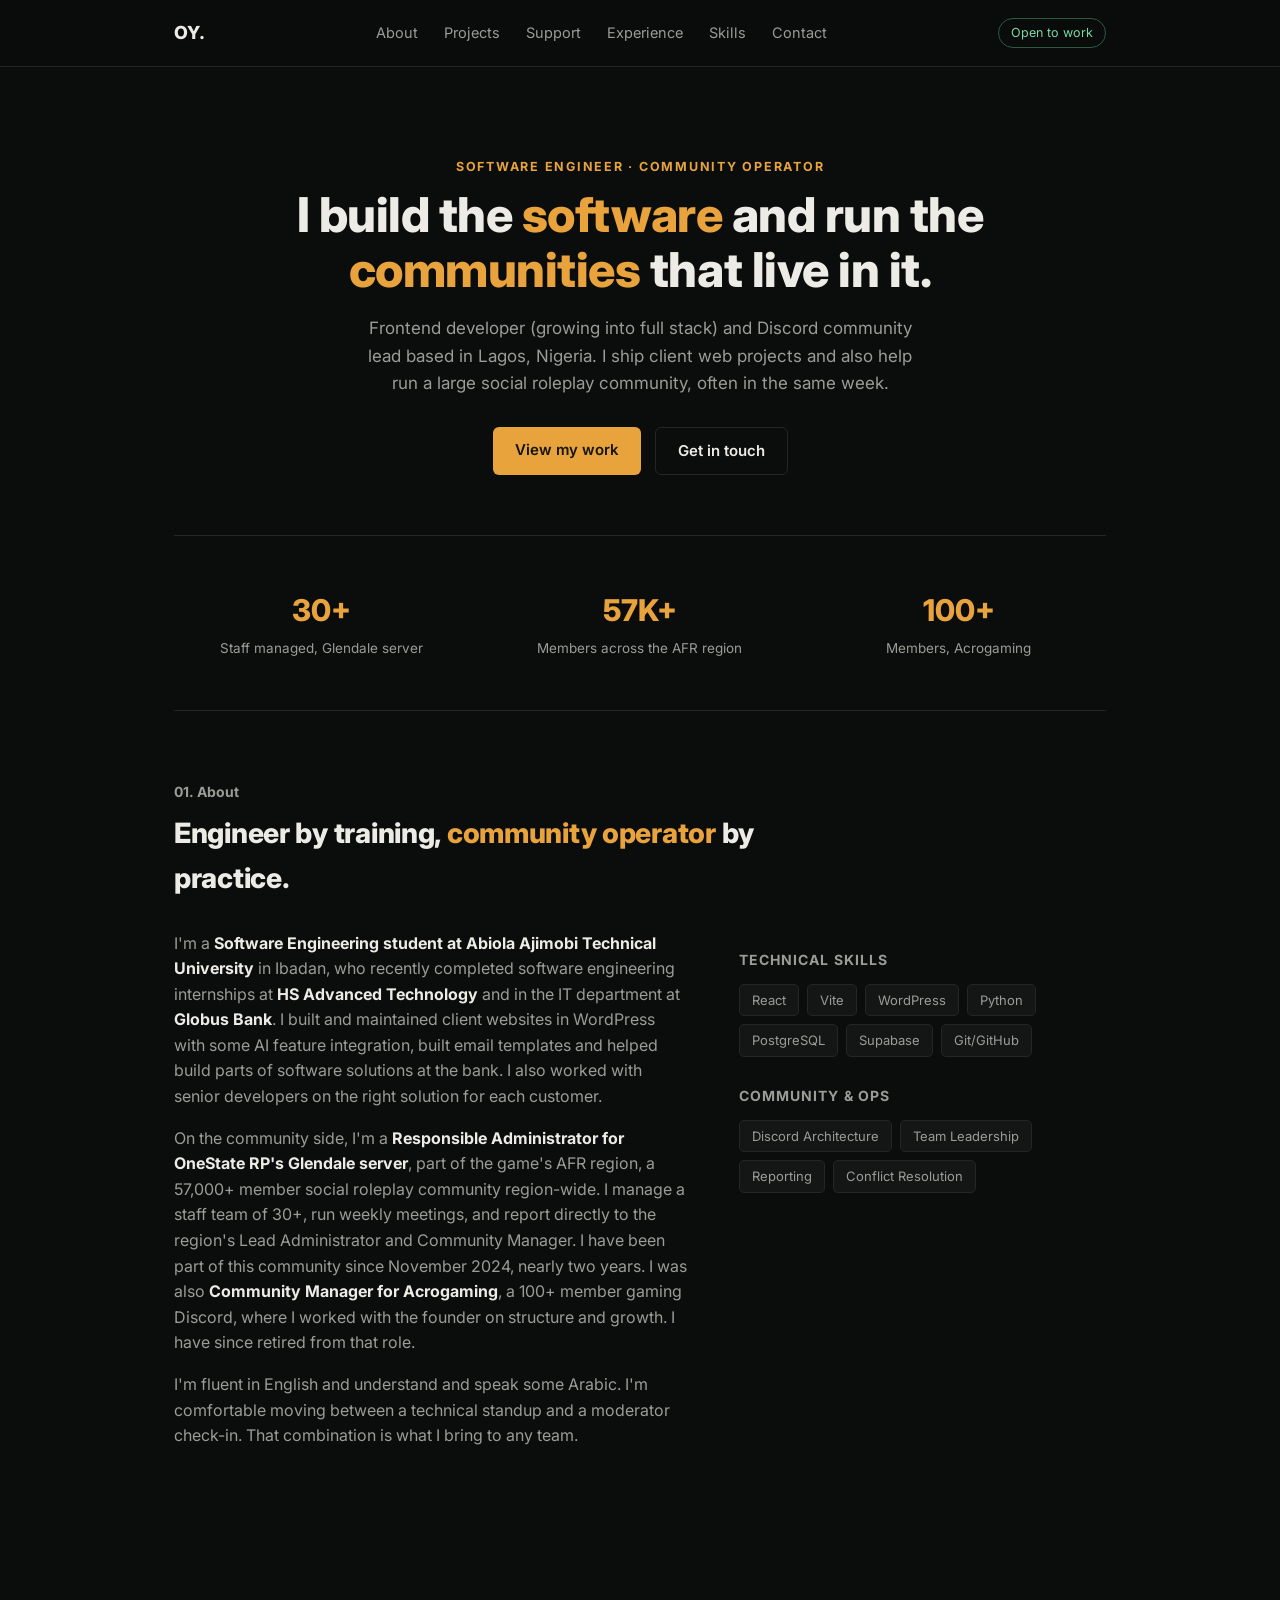
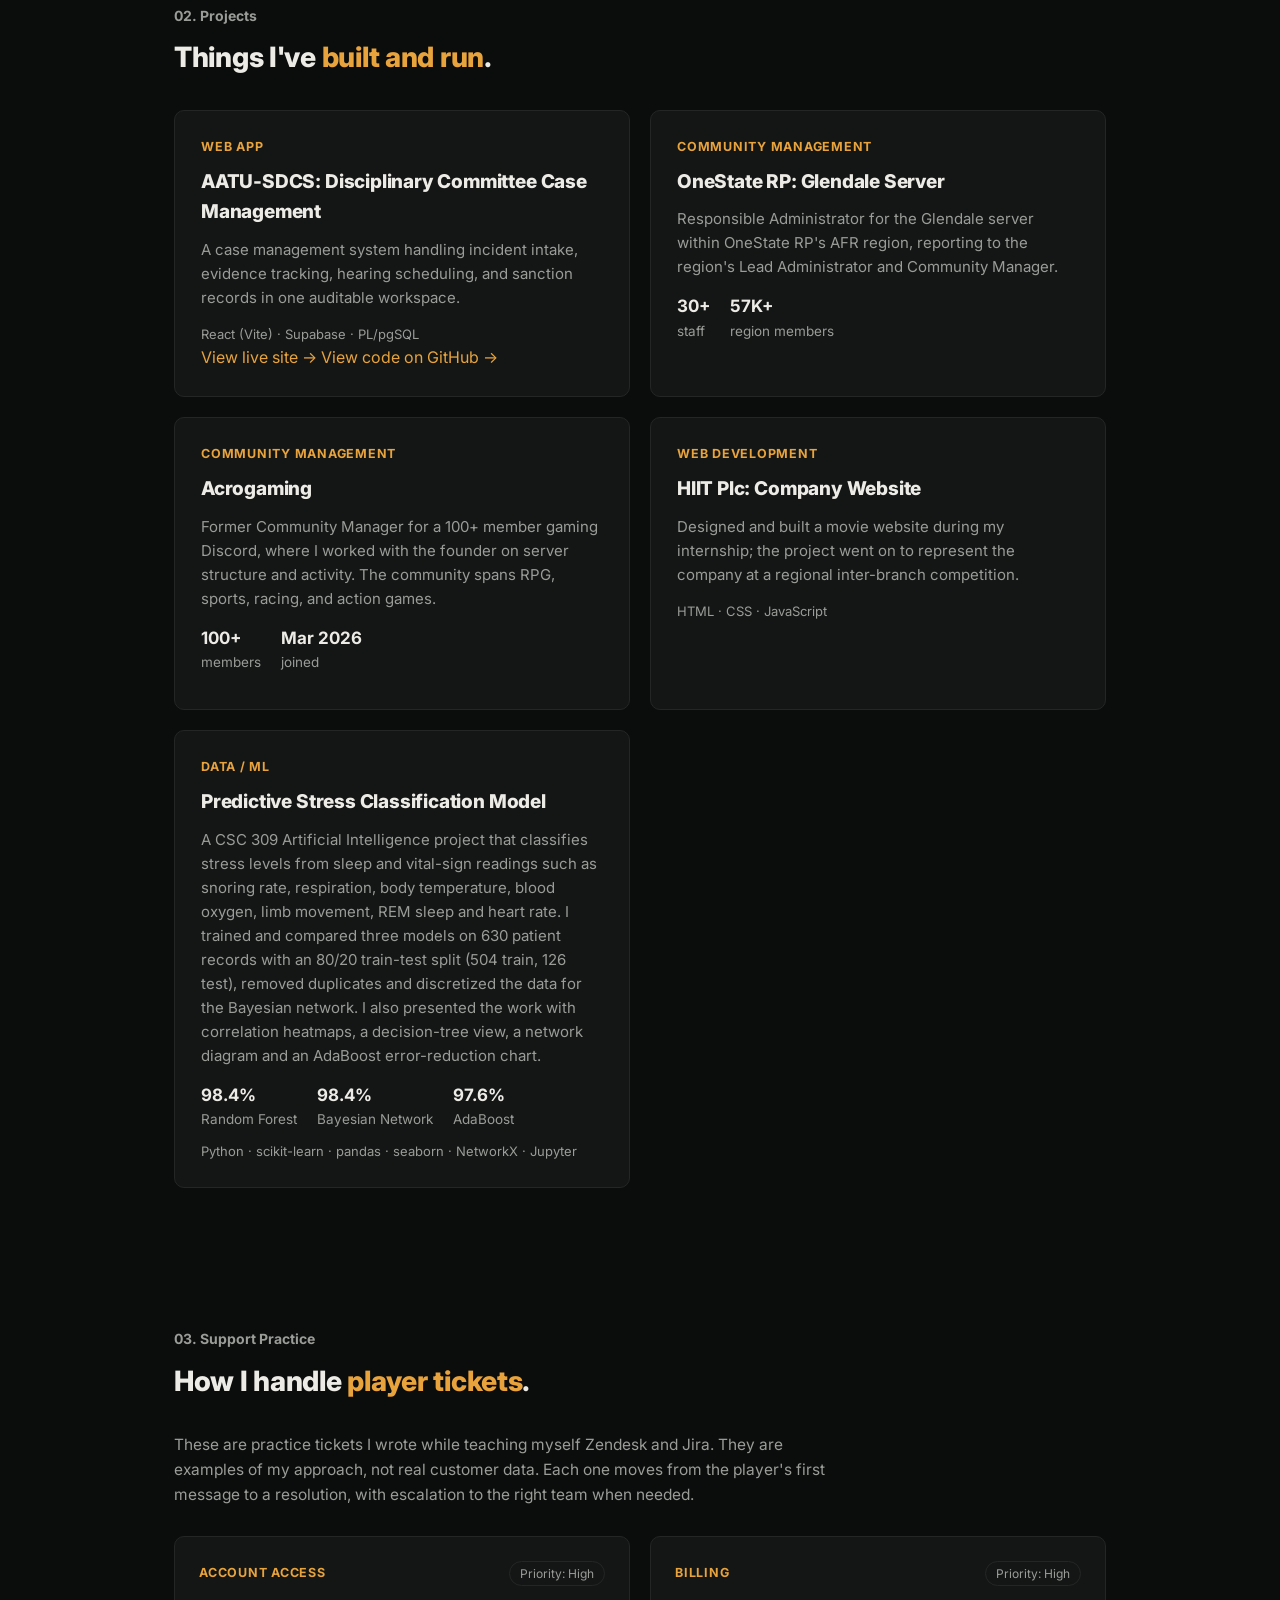
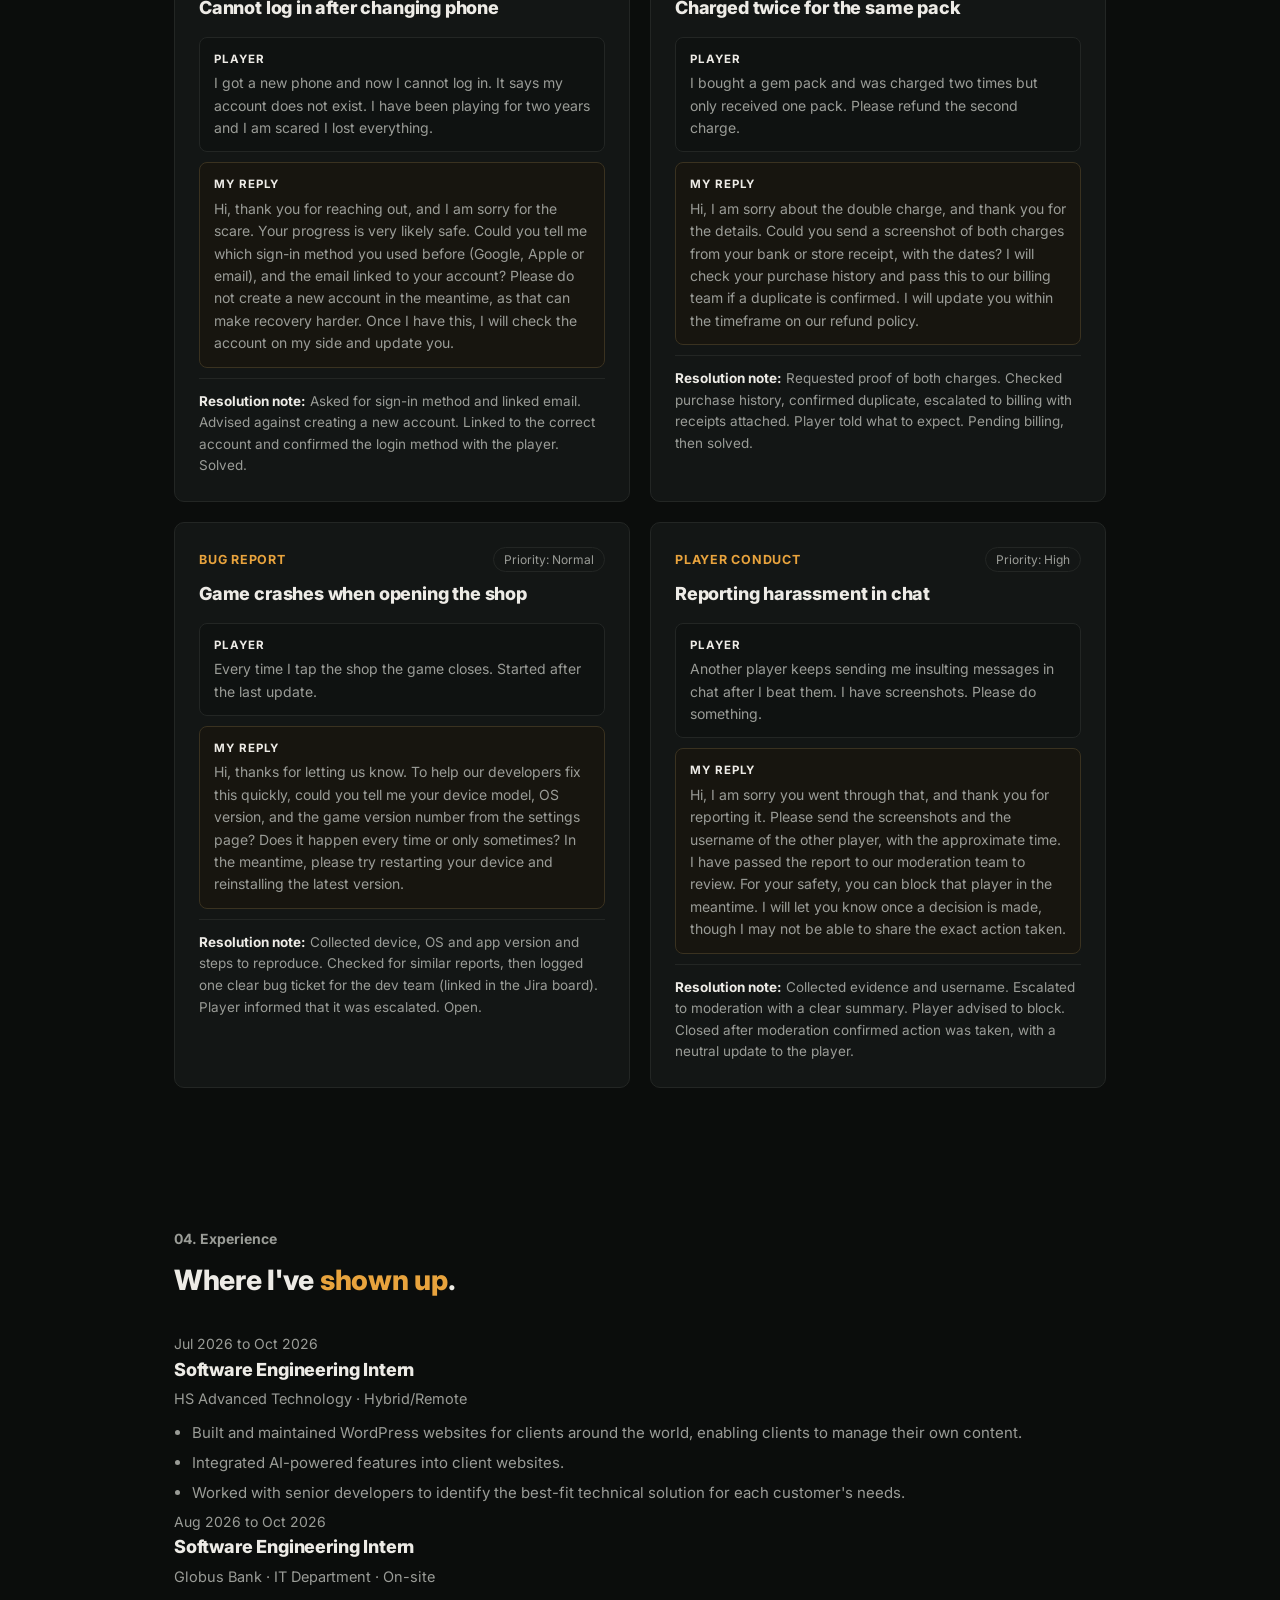
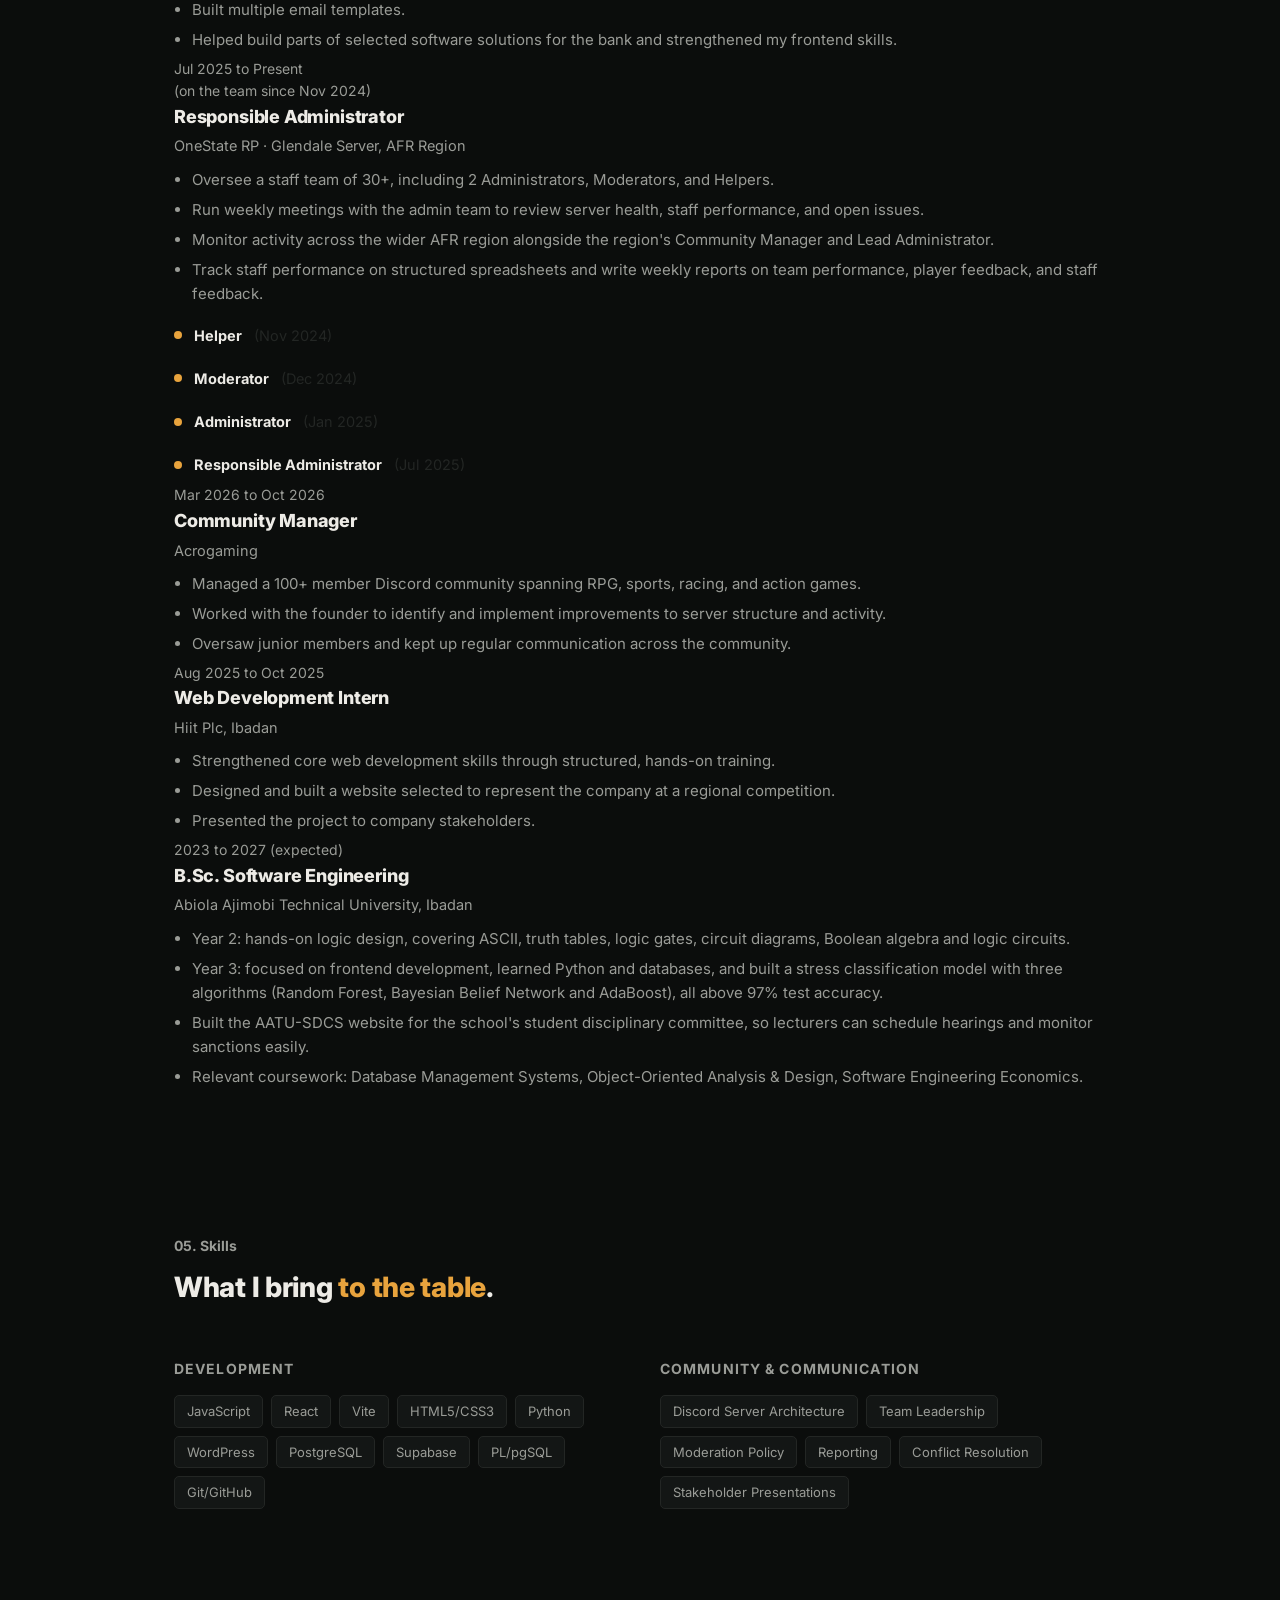
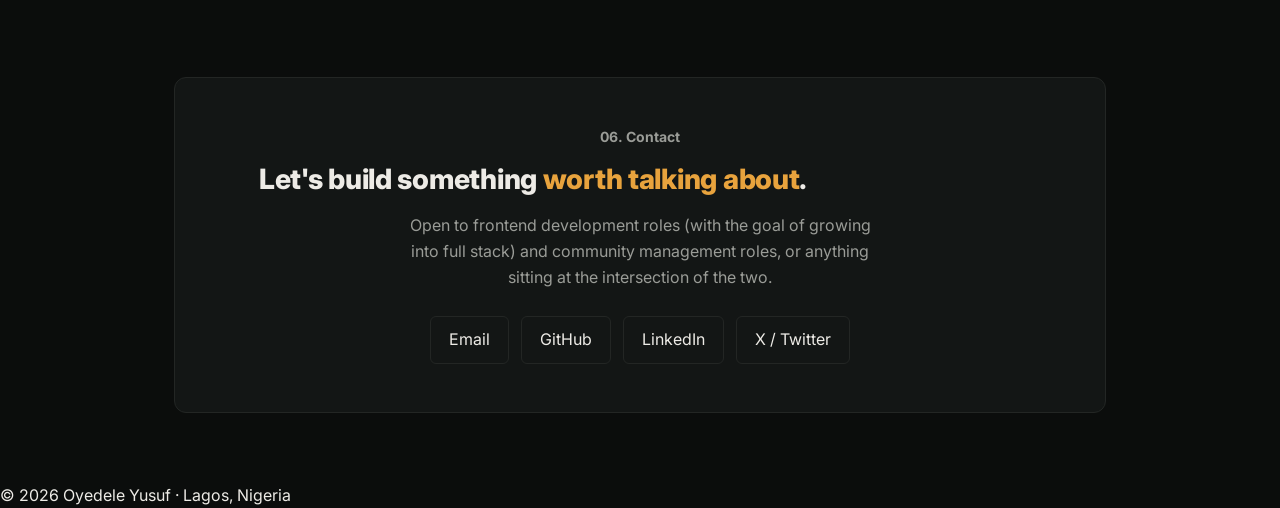
==== index.html @ a0b1f0e5 "Feat: Re-updated experience" ====
<!DOCTYPE html>
<html lang="en">
<head>
<meta charset="UTF-8" />
<meta name="viewport" content="width=device-width, initial-scale=1.0" />
<title>Oyedele Yusuf Portfolio</title>
<meta name="description" content="Oyedele Yusuf: Software Engineer and Community Operator. Frontend developer growing into full stack, Responsible Administrator at OneState RP, former Community Manager at Acrogaming." />
<link rel="preconnect" href="https://fonts.googleapis.com">
<link href="https://fonts.googleapis.com/css2?family=Inter:wght@400;500;600;700;800&display=swap" rel="stylesheet">
<link rel="stylesheet" href="style.css">
</head>
<body>


<nav>
  <div class="wrap">
    <span class="logo">OY.</span>
    <ul>
      <li><a href="#about">About</a></li>
      <li><a href="#projects">Projects</a></li>
      <li><a href="#support">Support</a></li>
      <li><a href="#experience">Experience</a></li>
      <li><a href="#skills">Skills</a></li>
      <li><a href="#contact">Contact</a></li>
    </ul>
    <span class="status-pill">Open to work</span>
  </div>
</nav>

<div class="hero wrap">
  <div class="eyebrow">Software Engineer · Community Operator</div>
  <h1>I build the <em>software</em> and run the <em>communities</em> that live in it.</h1>
  <p>Frontend developer (growing into full stack) and Discord community lead based in Lagos, Nigeria. I ship client web projects and also help run a large social roleplay community, often in the same week.</p>
  <div class="hero-cta">
    <a class="btn btn-solid" href="#projects">View my work</a>
    <a class="btn btn-outline" href="#contact">Get in touch</a>
  </div>
</div>

<div class="wrap">
  <div class="stat-strip">
    <div><div class="num">30+</div><div class="label">Staff managed, Glendale server</div></div>
    <div><div class="num">57K+</div><div class="label">Members across the AFR region</div></div>
    <div><div class="num">100+</div><div class="label">Members, Acrogaming</div></div>
  </div>
</div>

<div class="wrap">

  <section id="about">
    <div class="section-num">01. About</div>
    <h2>Engineer by training, <em>community operator</em> by practice.</h2>
    <div class="about-grid">
      <div>
        <p>I'm a <strong>Software Engineering student at Abiola Ajimobi Technical University</strong> in Ibadan, who recently completed software engineering internships at <strong>HS Advanced Technology</strong> and in the IT department at <strong>Globus Bank</strong>. I built and maintained client websites in WordPress with some AI feature integration, built email templates and helped build parts of software solutions at the bank. I also worked with senior developers on the right solution for each customer.</p>
        <p>On the community side, I'm a <strong>Responsible Administrator for OneState RP's Glendale server</strong>, part of the game's AFR region, a 57,000+ member social roleplay community region-wide. I manage a staff team of 30+, run weekly meetings, and report directly to the region's Lead Administrator and Community Manager. I have been part of this community since November 2024, nearly two years. I was also <strong>Community Manager for Acrogaming</strong>, a 100+ member gaming Discord, where I worked with the founder on structure and growth. I have since retired from that role.</p>
        <p>I'm fluent in English and understand and speak some Arabic. I'm comfortable moving between a technical standup and a moderator check-in. That combination is what I bring to any team.</p>
      </div>
      <div class="side-block">
        <h4>Technical Skills</h4>
        <div class="tag-row">
          <span class="tag">React</span><span class="tag">Vite</span>
          <span class="tag">WordPress</span><span class="tag">Python</span><span class="tag">PostgreSQL</span>
          <span class="tag">Supabase</span><span class="tag">Git/GitHub</span>
        </div>
        <h4>Community &amp; Ops</h4>
        <div class="tag-row">
          <span class="tag">Discord Architecture</span><span class="tag">Team Leadership</span>
          <span class="tag">Reporting</span><span class="tag">Conflict Resolution</span>
        </div>
      </div>
    </div>
  </section>

  <section id="projects">
    <div class="section-num">02. Projects</div>
    <h2>Things I've <em>built and run</em>.</h2>
    <div class="card-grid">
      <div class="card">
        <div class="kicker">Web app</div>
        <h3>AATU-SDCS: Disciplinary Committee Case Management</h3>
        <p>A case management system handling incident intake, evidence tracking, hearing scheduling, and sanction records in one auditable workspace.</p>
        <div class="stack">React (Vite) · Supabase · PL/pgSQL</div>
        <a class="view" href="https://aatu-sdcs.vercel.app/" target="_blank" rel="noopener">View live site →</a>
        <a class="view" href="https://github.com/Dprince77/AATU-SDCS" target="_blank" rel="noopener">View code on GitHub →</a>
      </div>
      <div class="card">
        <div class="kicker">Community management</div>
        <h3>OneState RP: Glendale Server</h3>
        <p>Responsible Administrator for the Glendale server within OneState RP's AFR region, reporting to the region's Lead Administrator and Community Manager.</p>
        <div class="meta-row"><div><b>30+</b>staff</div><div><b>57K+</b>region members</div></div>
      </div>
      <div class="card">
        <div class="kicker">Community management</div>
        <h3>Acrogaming</h3>
        <p>Former Community Manager for a 100+ member gaming Discord, where I worked with the founder on server structure and activity. The community spans RPG, sports, racing, and action games.</p>
        <div class="meta-row"><div><b>100+</b>members</div><div><b>Mar 2026</b>joined</div></div>
      </div>
      <div class="card">
        <div class="kicker">Web development</div>
        <h3>HIIT Plc: Company Website</h3>
        <p>Designed and built a movie website during my internship; the project went on to represent the company at a regional inter-branch competition.</p>
        <div class="stack">HTML · CSS · JavaScript</div>
      </div>
      <div class="card">
        <div class="kicker">Data / ML</div>
        <h3>Predictive Stress Classification Model</h3>
        <p>A CSC 309 Artificial Intelligence project that classifies stress levels from sleep and vital-sign readings such as snoring rate, respiration, body temperature, blood oxygen, limb movement, REM sleep and heart rate. I trained and compared three models on 630 patient records with an 80/20 train-test split (504 train, 126 test), removed duplicates and discretized the data for the Bayesian network. I also presented the work with correlation heatmaps, a decision-tree view, a network diagram and an AdaBoost error-reduction chart.</p>
        <div class="meta-row"><div><b>98.4%</b>Random Forest</div><div><b>98.4%</b>Bayesian Network</div><div><b>97.6%</b>AdaBoost</div></div>
        <div class="stack">Python · scikit-learn · pandas · seaborn · NetworkX · Jupyter</div>
      </div>
    </div>
  </section>

  <section id="support">
    <div class="section-num">03. Support Practice</div>
    <h2>How I handle <em>player tickets</em>.</h2>
    <p class="section-intro">These are practice tickets I wrote while teaching myself Zendesk and Jira. They are examples of my approach, not real customer data. Each one moves from the player's first message to a resolution, with escalation to the right team when needed.</p>
    <div class="ticket-grid">
      <div class="ticket">
        <div class="ticket-head"><span class="kicker">Account access</span><span class="prio">Priority: High</span></div>
        <h3>Cannot log in after changing phone</h3>
        <div class="msg player"><b>Player</b>I got a new phone and now I cannot log in. It says my account does not exist. I have been playing for two years and I am scared I lost everything.</div>
        <div class="msg agent"><b>My reply</b>Hi, thank you for reaching out, and I am sorry for the scare. Your progress is very likely safe. Could you tell me which sign-in method you used before (Google, Apple or email), and the email linked to your account? Please do not create a new account in the meantime, as that can make recovery harder. Once I have this, I will check the account on my side and update you.</div>
        <div class="resolution"><b>Resolution note:</b> Asked for sign-in method and linked email. Advised against creating a new account. Linked to the correct account and confirmed the login method with the player. Solved.</div>
      </div>
      <div class="ticket">
        <div class="ticket-head"><span class="kicker">Billing</span><span class="prio">Priority: High</span></div>
        <h3>Charged twice for the same pack</h3>
        <div class="msg player"><b>Player</b>I bought a gem pack and was charged two times but only received one pack. Please refund the second charge.</div>
        <div class="msg agent"><b>My reply</b>Hi, I am sorry about the double charge, and thank you for the details. Could you send a screenshot of both charges from your bank or store receipt, with the dates? I will check your purchase history and pass this to our billing team if a duplicate is confirmed. I will update you within the timeframe on our refund policy.</div>
        <div class="resolution"><b>Resolution note:</b> Requested proof of both charges. Checked purchase history, confirmed duplicate, escalated to billing with receipts attached. Player told what to expect. Pending billing, then solved.</div>
      </div>
      <div class="ticket">
        <div class="ticket-head"><span class="kicker">Bug report</span><span class="prio">Priority: Normal</span></div>
        <h3>Game crashes when opening the shop</h3>
        <div class="msg player"><b>Player</b>Every time I tap the shop the game closes. Started after the last update.</div>
        <div class="msg agent"><b>My reply</b>Hi, thanks for letting us know. To help our developers fix this quickly, could you tell me your device model, OS version, and the game version number from the settings page? Does it happen every time or only sometimes? In the meantime, please try restarting your device and reinstalling the latest version.</div>
        <div class="resolution"><b>Resolution note:</b> Collected device, OS and app version and steps to reproduce. Checked for similar reports, then logged one clear bug ticket for the dev team (linked in the Jira board). Player informed that it was escalated. Open.</div>
      </div>
      <div class="ticket">
        <div class="ticket-head"><span class="kicker">Player conduct</span><span class="prio">Priority: High</span></div>
        <h3>Reporting harassment in chat</h3>
        <div class="msg player"><b>Player</b>Another player keeps sending me insulting messages in chat after I beat them. I have screenshots. Please do something.</div>
        <div class="msg agent"><b>My reply</b>Hi, I am sorry you went through that, and thank you for reporting it. Please send the screenshots and the username of the other player, with the approximate time. I have passed the report to our moderation team to review. For your safety, you can block that player in the meantime. I will let you know once a decision is made, though I may not be able to share the exact action taken.</div>
        <div class="resolution"><b>Resolution note:</b> Collected evidence and username. Escalated to moderation with a clear summary. Player advised to block. Closed after moderation confirmed action was taken, with a neutral update to the player.</div>
      </div>
    </div>
  </section>

  <section id="experience">
    <div class="section-num">04. Experience</div>
    <h2>Where I've <em>shown up</em>.</h2>

    <div class="timeline-item">
      <div class="when">Jul 2026 to Oct 2026</div>
      <div>
        <h3>Software Engineering Intern</h3>
        <div class="org">HS Advanced Technology · Hybrid/Remote</div>
        <ul>
          <li>Built and maintained WordPress websites for clients around the world, enabling clients to manage their own content.</li>
          <li>Integrated AI-powered features into client websites.</li>
          <li>Worked with senior developers to identify the best-fit technical solution for each customer's needs.</li>
        </ul>
      </div>
    </div>

    <div class="timeline-item">
      <div class="when">Aug 2026 to Oct 2026</div>
      <div>
        <h3>Software Engineering Intern</h3>
        <div class="org">Globus Bank · IT Department · On-site</div>
        <ul>
          <li>Built multiple email templates.</li>
          <li>Helped build parts of selected software solutions for the bank and strengthened my frontend skills.</li>
        </ul>
      </div>
    </div>

    <div class="timeline-item">
      <div class="when">Jul 2025 to Present<br>(on the team since Nov 2024)</div>
      <div>
        <h3>Responsible Administrator</h3>
        <div class="org">OneState RP · Glendale Server, AFR Region</div>
        <ul>
          <li>Oversee a staff team of 30+, including 2 Administrators, Moderators, and Helpers.</li>
          <li>Run weekly meetings with the admin team to review server health, staff performance, and open issues.</li>
          <li>Monitor activity across the wider AFR region alongside the region's Community Manager and Lead Administrator.</li>
          <li>Track staff performance on structured spreadsheets and write weekly reports on team performance, player feedback, and staff feedback.</li>
        </ul>
        <div class="promo-track">
          <div class="promo-step"><span class="dot"></span><b>Helper</b> <span class="arrow">(Nov 2024)</span></div>
          <div class="promo-step"><span class="dot"></span><b>Moderator</b> <span class="arrow">(Dec 2024)</span></div>
          <div class="promo-step"><span class="dot"></span><b>Administrator</b> <span class="arrow">(Jan 2025)</span></div>
          <div class="promo-step"><span class="dot"></span><b>Responsible Administrator</b> <span class="arrow">(Jul 2025)</span></div>
        </div>
      </div>
    </div>

    <div class="timeline-item">
      <div class="when">Mar 2026 to Oct 2026</div>
      <div>
        <h3>Community Manager</h3>
        <div class="org">Acrogaming</div>
        <ul>
          <li>Managed a 100+ member Discord community spanning RPG, sports, racing, and action games.</li>
          <li>Worked with the founder to identify and implement improvements to server structure and activity.</li>
          <li>Oversaw junior members and kept up regular communication across the community.</li>
        </ul>
      </div>
    </div>

    <div class="timeline-item">
      <div class="when">Aug 2025 to Oct 2025</div>
      <div>
        <h3>Web Development Intern</h3>
        <div class="org">Hiit Plc, Ibadan</div>
        <ul>
          <li>Strengthened core web development skills through structured, hands-on training.</li>
          <li>Designed and built a website selected to represent the company at a regional competition.</li>
          <li>Presented the project to company stakeholders.</li>
        </ul>
      </div>
    </div>

    <div class="timeline-item">
      <div class="when">2023 to 2027 (expected)</div>
      <div>
        <h3>B.Sc. Software Engineering</h3>
        <div class="org">Abiola Ajimobi Technical University, Ibadan</div>
        <ul>
          <li>Year 2: hands-on logic design, covering ASCII, truth tables, logic gates, circuit diagrams, Boolean algebra and logic circuits.</li>
          <li>Year 3: focused on frontend development, learned Python and databases, and built a stress classification model with three algorithms (Random Forest, Bayesian Belief Network and AdaBoost), all above 97% test accuracy.</li>
          <li>Built the AATU-SDCS website for the school's student disciplinary committee, so lecturers can schedule hearings and monitor sanctions easily.</li>
          <li>Relevant coursework: Database Management Systems, Object-Oriented Analysis &amp; Design, Software Engineering Economics.</li>
        </ul>
      </div>
    </div>
  </section>

  <section id="skills">
    <div class="section-num">05. Skills</div>
    <h2>What I bring <em>to the table</em>.</h2>
    <div class="skills-grid">
      <div>
        <h4>Development</h4>
        <div class="tag-row">
          <span class="tag">JavaScript</span><span class="tag">React</span>
          <span class="tag">Vite</span><span class="tag">HTML5/CSS3</span><span class="tag">Python</span>
          <span class="tag">WordPress</span><span class="tag">PostgreSQL</span><span class="tag">Supabase</span>
          <span class="tag">PL/pgSQL</span><span class="tag">Git/GitHub</span>
        </div>
      </div>
      <div>
        <h4>Community &amp; Communication</h4>
        <div class="tag-row">
          <span class="tag">Discord Server Architecture</span><span class="tag">Team Leadership</span>
          <span class="tag">Moderation Policy</span><span class="tag">Reporting</span>
          <span class="tag">Conflict Resolution</span><span class="tag">Stakeholder Presentations</span>
        </div>
      </div>
    </div>
  </section>

  <section id="contact">
    <div class="contact-box">
      <div class="section-num">06. Contact</div>
      <h2>Let's build something <em>worth talking about</em>.</h2>
      <p>Open to frontend development roles (with the goal of growing into full stack) and community management roles, or anything sitting at the intersection of the two.</p>
      <div class="contact-links">
        <a href="mailto:yusufoyedele7@gmail.com">Email</a>
        <a href="https://github.com/dprince77" target="_blank" rel="noopener">GitHub</a>
        <a href="https://www.linkedin.com/in/oyedele-yusuf-6a7b36302" target="_blank" rel="noopener">LinkedIn</a>
        <a href="https://x.com/yusuf45158639" target="_blank" rel="noopener">X / Twitter</a>
      </div>
    </div>
  </section>

</div>

<footer>© 2026 Oyedele Yusuf · Lagos, Nigeria</footer>

<script src="script.js" defer></script>
</body>
</html>
---- style.css ----
:root {
    --bg: #0B0D0C;
    --panel: #131615;
    --line: #232624;
    --text: #EDEBE6;
    --muted: #9A9C97;
    --accent: #E8A33D;
  }
  * { box-sizing: border-box; }
  body {
    margin: 0; background: var(--bg); color: var(--text);
    font-family: 'Inter', sans-serif; line-height: 1.6;
  }
  a { color: var(--accent); text-decoration: none; }
  a:hover { text-decoration: underline; }
  .wrap { max-width: 980px; margin: 0 auto; padding: 0 24px; }
  h1, h2, h3 { font-weight: 800; margin: 0; letter-spacing: -0.01em; }
  .eyebrow { text-transform: uppercase; letter-spacing: 0.14em; font-size: 12.5px; color: var(--accent); font-weight: 700; margin-bottom: 10px; }

  nav { position: sticky; top: 0; background: rgba(11,13,12,0.9); backdrop-filter: blur(6px); border-bottom: 1px solid var(--line); z-index: 20; }
  nav .wrap { display: flex; justify-content: space-between; align-items: center; padding: 18px 24px; }
  .logo { font-weight: 800; font-size: 18px; }
  nav ul { list-style: none; display: flex; gap: 26px; margin: 0; padding: 0; font-size: 14.5px; }
  nav a { color: var(--muted); }
  nav a:hover { color: var(--text); text-decoration: none; }
  .status-pill { font-size: 12.5px; color: #7CD9A5; border: 1px solid #2E5A44; padding: 4px 12px; border-radius: 20px; }

  .hero { padding: 90px 0 60px; text-align: center; }
  .hero .eyebrow { justify-content: center; display: flex; }
  .hero h1 { font-size: clamp(32px, 5vw, 48px); line-height: 1.15; margin: 0 auto 18px; max-width: 720px; }
  .hero h1 em { color: var(--accent); font-style: normal; }
  .hero p { color: var(--muted); max-width: 560px; margin: 0 auto 30px; font-size: 17px; }
  .hero-cta { display: flex; justify-content: center; gap: 14px; }
  .btn { padding: 11px 22px; border-radius: 6px; font-size: 15px; font-weight: 600; }
  .btn-solid { background: var(--accent); color: #16140B; }
  .btn-outline { border: 1px solid var(--line); color: var(--text); }

  .stat-strip { display: grid; grid-template-columns: repeat(3, 1fr); gap: 24px; padding: 50px 0; border-top: 1px solid var(--line); border-bottom: 1px solid var(--line); }
  .stat-strip div { text-align: center; }
  .stat-strip .num { font-size: 30px; font-weight: 800; color: var(--accent); }
  .stat-strip .label { font-size: 13.5px; color: var(--muted); margin-top: 4px; }
  @media (max-width: 700px) { .stat-strip { grid-template-columns: repeat(2, 1fr); } }

  section { padding: 70px 0; }
  .section-num { color: var(--muted); font-size: 14px; font-weight: 700; margin-bottom: 8px; }
  section h2 { font-size: 28px; margin-bottom: 30px; max-width: 620px; }
  section h2 em { color: var(--accent); font-style: normal; }

  .about-grid { display: grid; grid-template-columns: 1.4fr 1fr; gap: 50px; }
  @media (max-width: 800px) { .about-grid { grid-template-columns: 1fr; } }
  .about-grid p { color: var(--muted); margin: 0 0 16px; }
  .about-grid strong { color: var(--text); }
  .side-block h4 { font-size: 14px; text-transform: uppercase; letter-spacing: 0.08em; color: var(--muted); margin-bottom: 12px; }
  .tag-row { display: flex; flex-wrap: wrap; gap: 8px; margin-bottom: 28px; }
  .tag { background: var(--panel); border: 1px solid var(--line); padding: 5px 12px; border-radius: 5px; font-size: 13px; color: var(--muted); }

  .card-grid { display: grid; grid-template-columns: repeat(2, 1fr); gap: 20px; }
  @media (max-width: 800px) { .card-grid { grid-template-columns: 1fr; } }
  .card { background: var(--panel); border: 1px solid var(--line); border-radius: 10px; padding: 26px; }
  .card .kicker { font-size: 12.5px; color: var(--accent); font-weight: 700; text-transform: uppercase; letter-spacing: 0.06em; margin-bottom: 10px; }
  .card h3 { font-size: 19px; margin-bottom: 10px; }
  .card p { color: var(--muted); font-size: 15px; margin: 0 0 14px; }
  .card .meta-row { display: flex; gap: 20px; font-size: 13.5px; color: var(--muted); margin-bottom: 10px; }
  .card .meta-row b { color: var(--text); display: block; font-size: 17px; }
  .card .stack { font-size: 13px; color: var(--muted); }
<<<<<<< HEAD
  .card a.view { font-size: 14px; font-weight: 600; display: inline-block; margin-top: 8px; margin-right: 16px; }
=======
  .card a.view { font-size: 14px; font-weight: 600; display: inline-block; margin-top: 8px; }
>>>>>>> 58a06cf7834e52f735849bb0e64ed5e0218cc0e1

  .timeline-item { display: grid; grid-template-columns: 170px 1fr; gap: 24px; padding: 24px 0; border-top: 1px solid var(--line); }
  .timeline-item:first-child { border-top: none; }
  .timeline-item .when { color: var(--muted); font-size: 14px; }
  .timeline-item h3 { font-size: 18px; margin-bottom: 3px; }
  .timeline-item .org { color: var(--muted); font-size: 14.5px; margin-bottom: 10px; }
  .timeline-item ul { margin: 0; padding-left: 18px; color: var(--muted); font-size: 15px; }
  .timeline-item li { margin-bottom: 6px; }
  @media (max-width: 700px) { .timeline-item { grid-template-columns: 1fr; } }

  .promo-track { display: flex; flex-direction: column; gap: 4px; margin-top: 10px; }
  .promo-step { display: flex; align-items: center; gap: 12px; font-size: 14.5px; color: var(--muted); padding: 8px 0; }
  .promo-step .dot { width: 8px; height: 8px; border-radius: 50%; background: var(--accent); flex-shrink: 0; }
  .promo-step b { color: var(--text); }
  .promo-step .arrow { color: var(--line); }

  .skills-grid { display: grid; grid-template-columns: 1fr 1fr; gap: 40px; }
  @media (max-width: 700px) { .skills-grid { grid-template-columns: 1fr; } }
  .skills-grid h4 { font-size: 14px; text-transform: uppercase; letter-spacing: 0.08em; color: var(--muted); margin-bottom: 14px; }

  .contact-box { background: var(--panel); border: 1px solid var(--line); border-radius: 12px; padding: 48px; text-align: center; }
  .contact-box h2 { margin-bottom: 12px; }
  .contact-box p { color: var(--muted); max-width: 480px; margin: 0 auto 26px; }
  .contact-links { display: flex; justify-content: center; flex-wrap: wrap; gap: 12px; }
  .contact-links a { border: 1px solid var(--line); padding: 10px 18px; border-radius: 6px; color: var(--text); }
  .contact-links a:hover { border-color: var(--accent); text-decoration: none; }

<<<<<<< HEAD
  footer { text-align: center; padding: 30px 0; color: var(--muted); font-size: 13.5px; border-top: 1px solid var(--line); }
  .section-intro { color: var(--muted); max-width: 680px; margin: 0 0 28px; font-size: 15.5px; }
  .ticket-grid { display: grid; grid-template-columns: repeat(2, 1fr); gap: 20px; }
  @media (max-width: 800px) { .ticket-grid { grid-template-columns: 1fr; } }
  .ticket { background: var(--panel); border: 1px solid var(--line); border-radius: 10px; padding: 24px; }
  .ticket-head { display: flex; justify-content: space-between; align-items: center; gap: 10px; margin-bottom: 8px; }
  .ticket .kicker { font-size: 12.5px; color: var(--accent); font-weight: 700; text-transform: uppercase; letter-spacing: 0.06em; }
  .ticket .prio { font-size: 12px; color: var(--muted); border: 1px solid var(--line); padding: 2px 10px; border-radius: 20px; white-space: nowrap; }
  .ticket h3 { font-size: 18px; margin-bottom: 14px; }
  .ticket .msg { font-size: 14px; padding: 12px 14px; border-radius: 8px; margin-bottom: 10px; color: var(--muted); }
  .ticket .msg b { display: block; font-size: 11.5px; text-transform: uppercase; letter-spacing: 0.08em; margin-bottom: 4px; color: var(--text); }
  .ticket .msg.player { background: #0F1211; border: 1px solid var(--line); }
  .ticket .msg.agent { background: #17150F; border: 1px solid #3A3220; }
  .ticket .resolution { font-size: 13.5px; color: var(--muted); border-top: 1px solid var(--line); padding-top: 12px; margin-top: 4px; }
  .ticket .resolution b { color: var(--text); }
=======
  footer { text-align: center; padding: 30px 0; color: var(--muted); font-size: 13.5px; border-top: 1px solid var(--line); }
>>>>>>> 58a06cf7834e52f735849bb0e64ed5e0218cc0e1
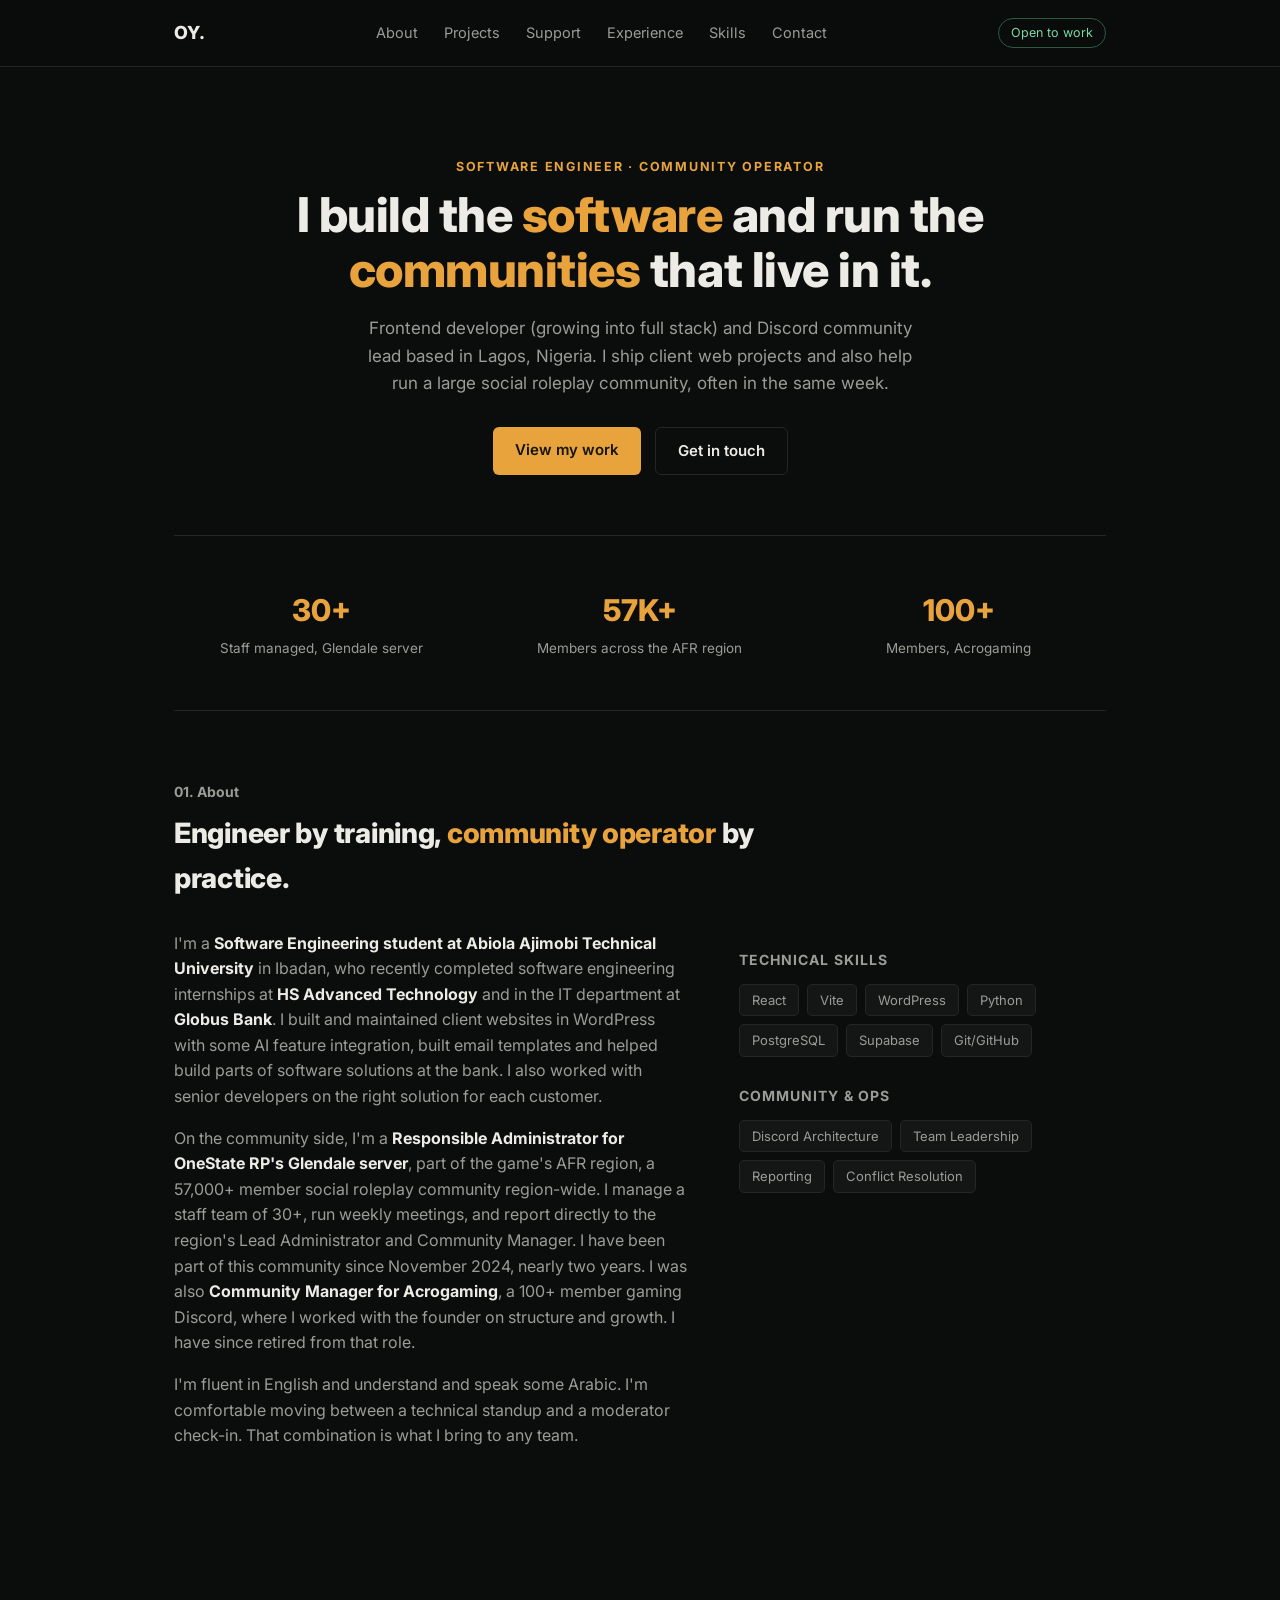
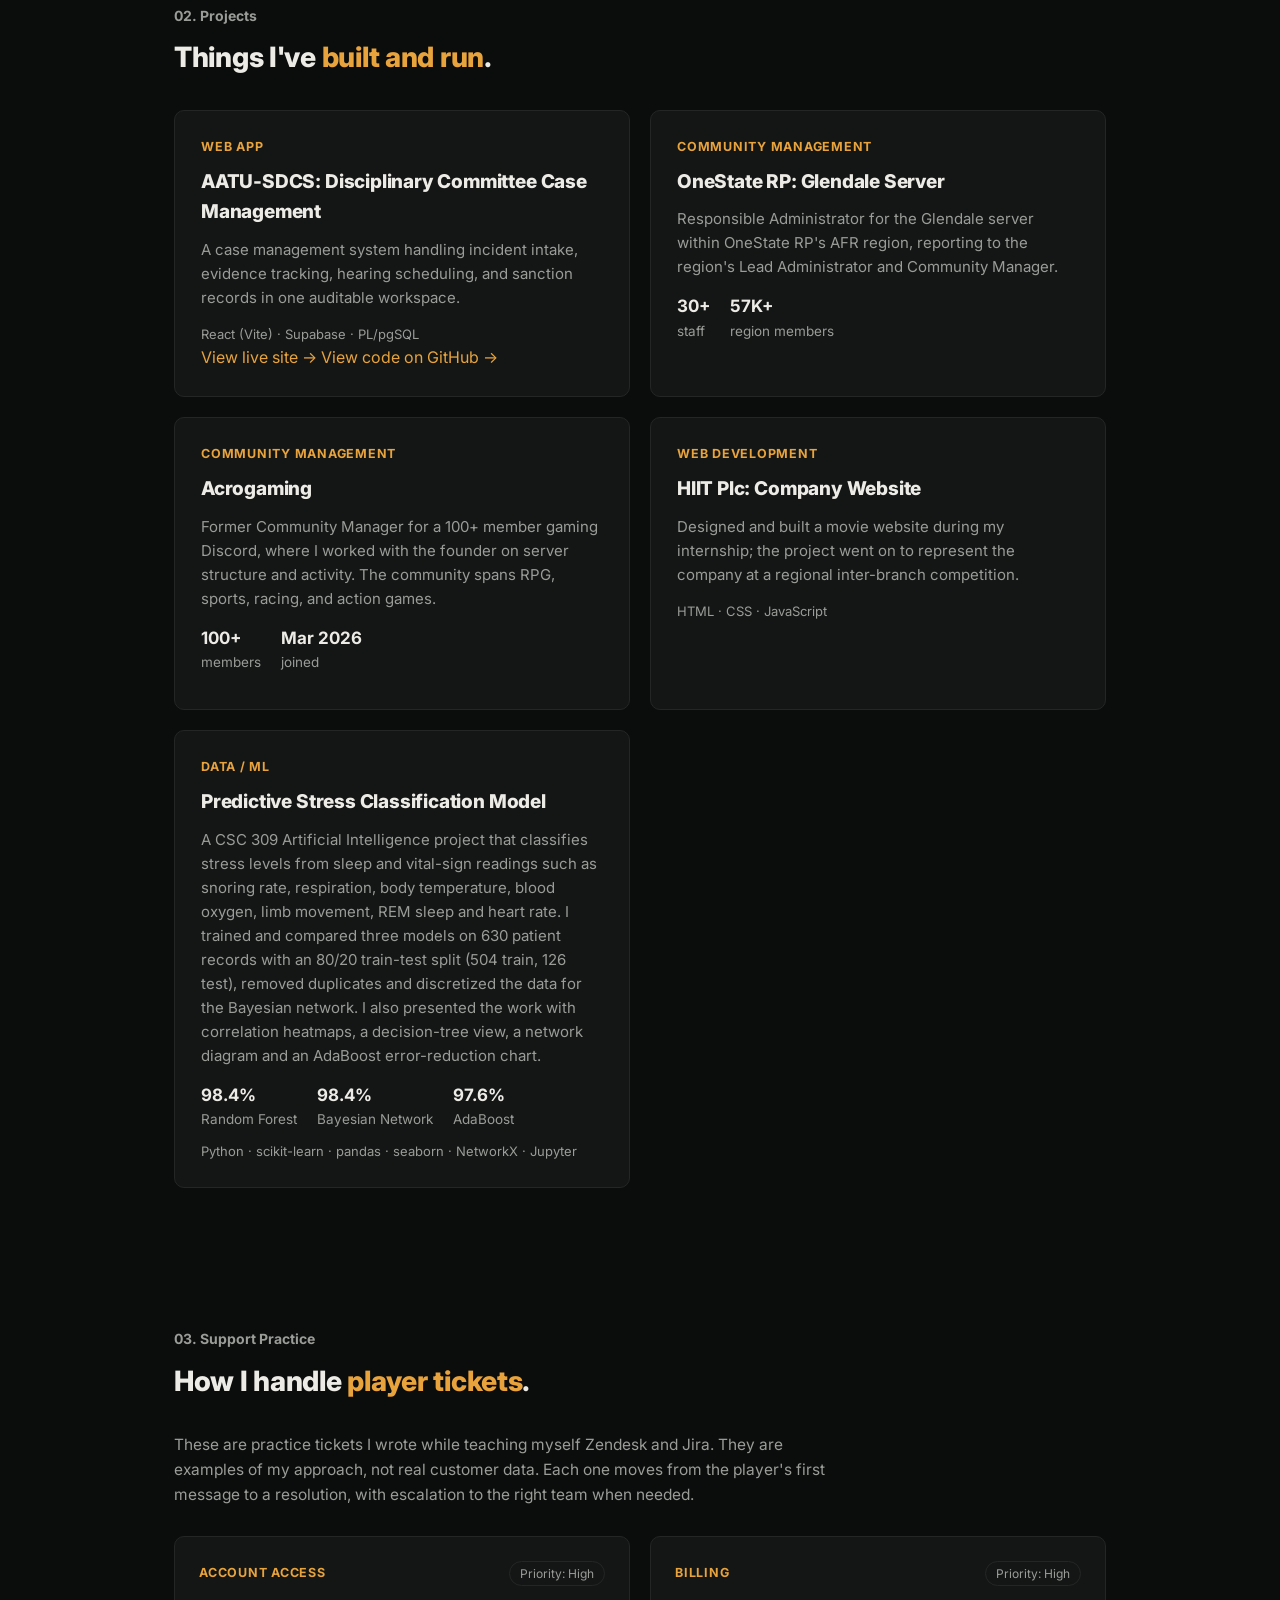
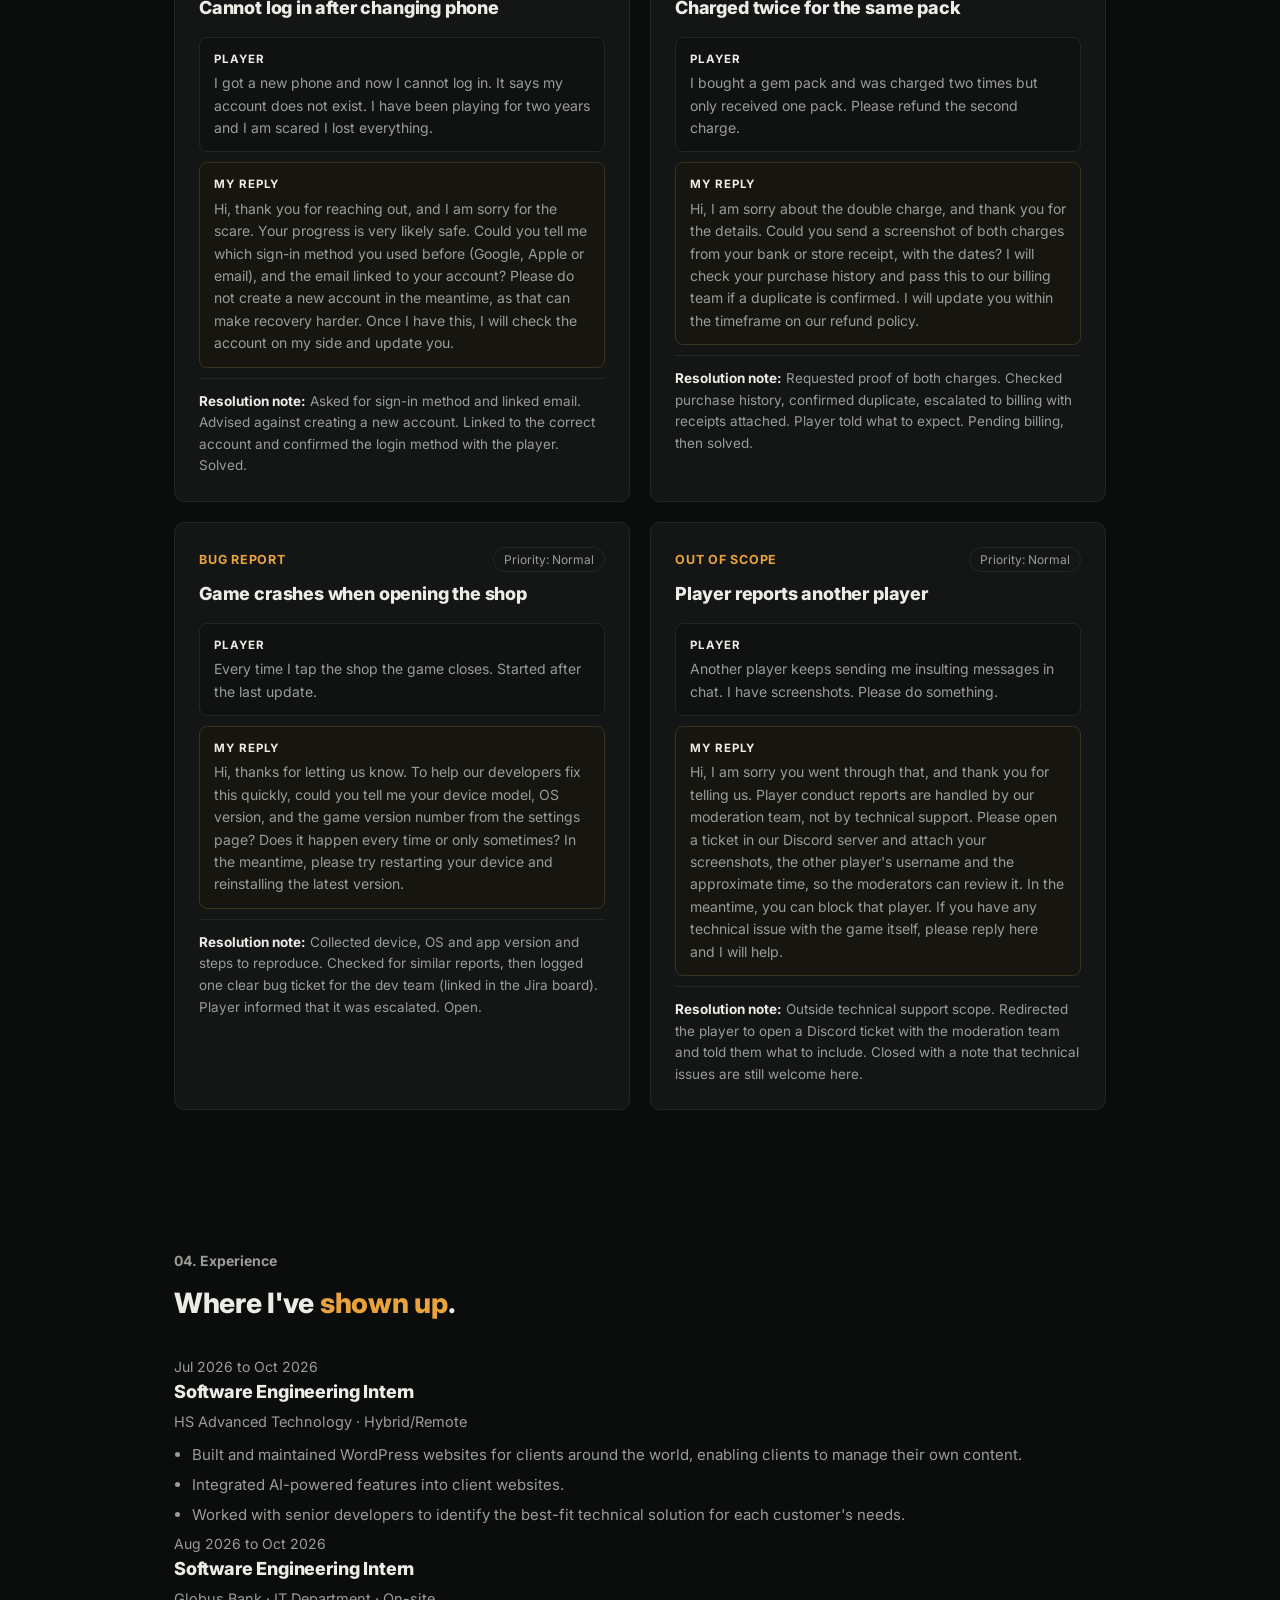
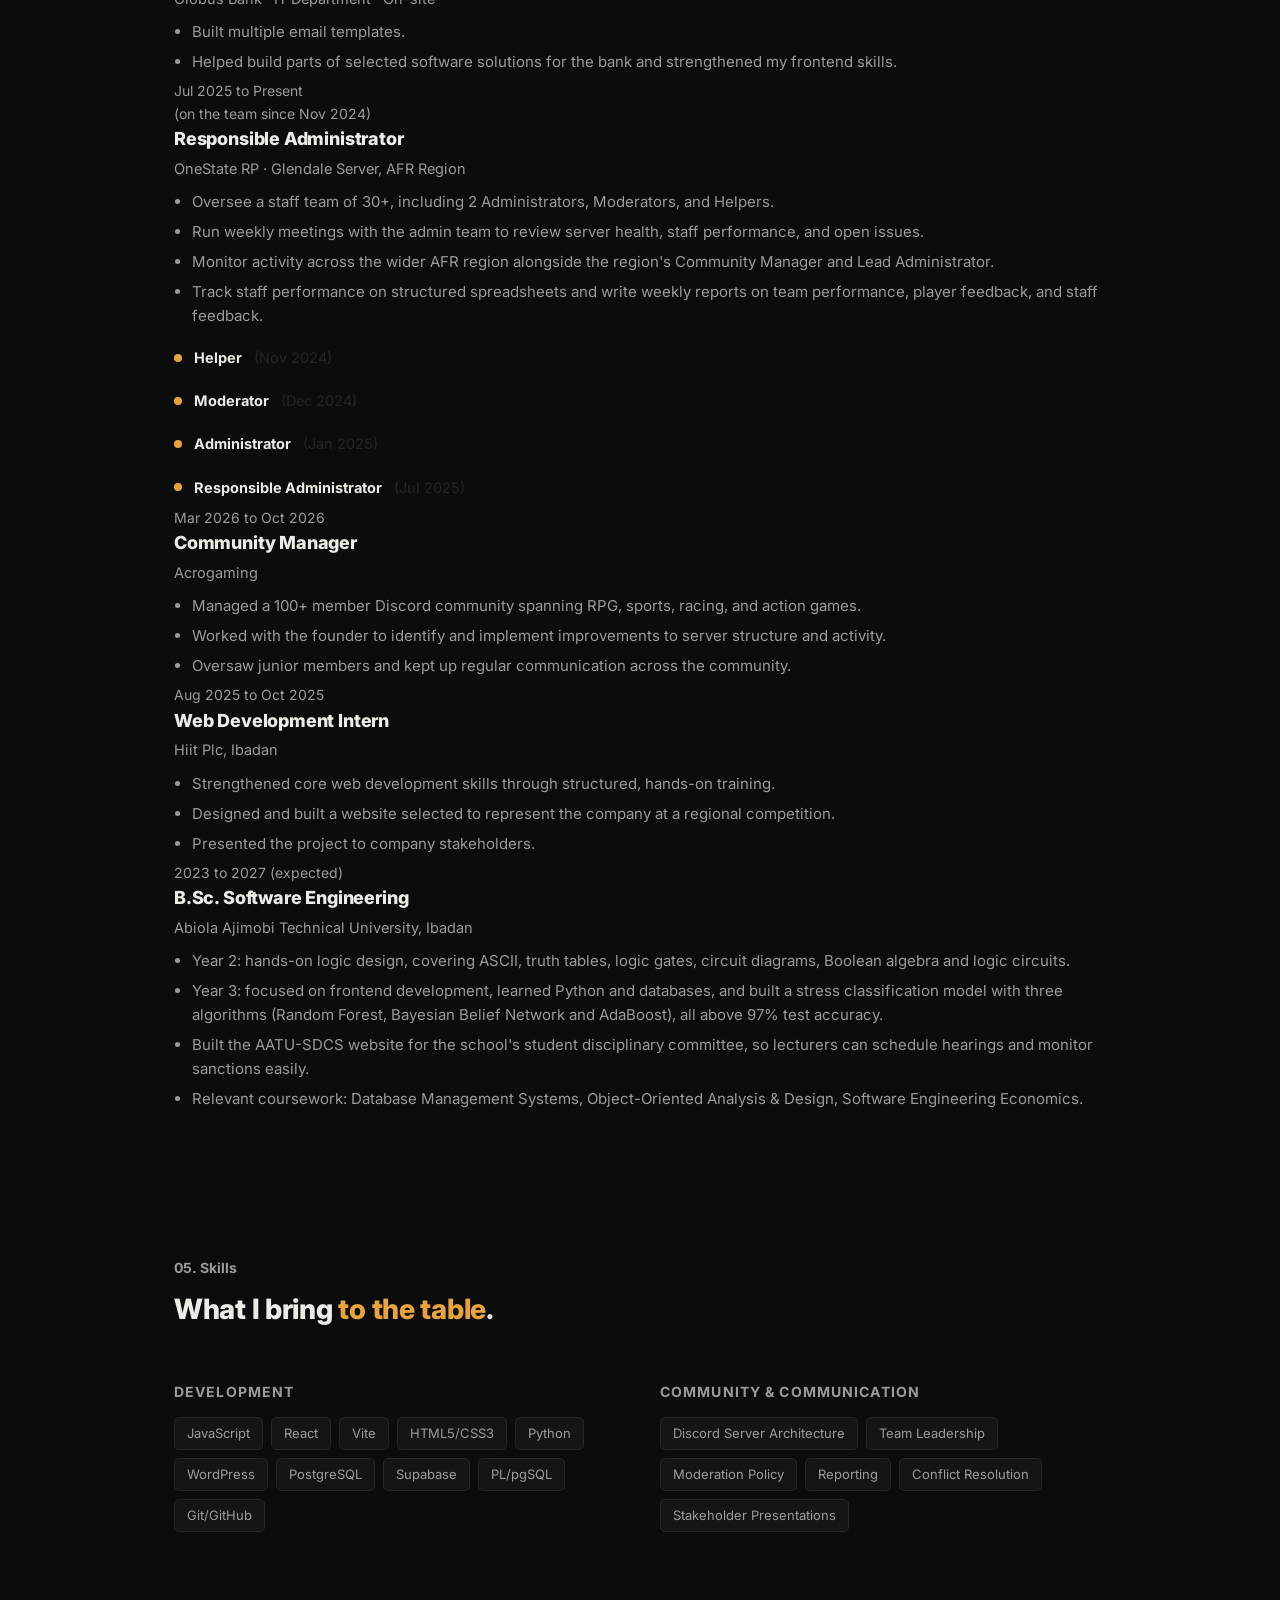
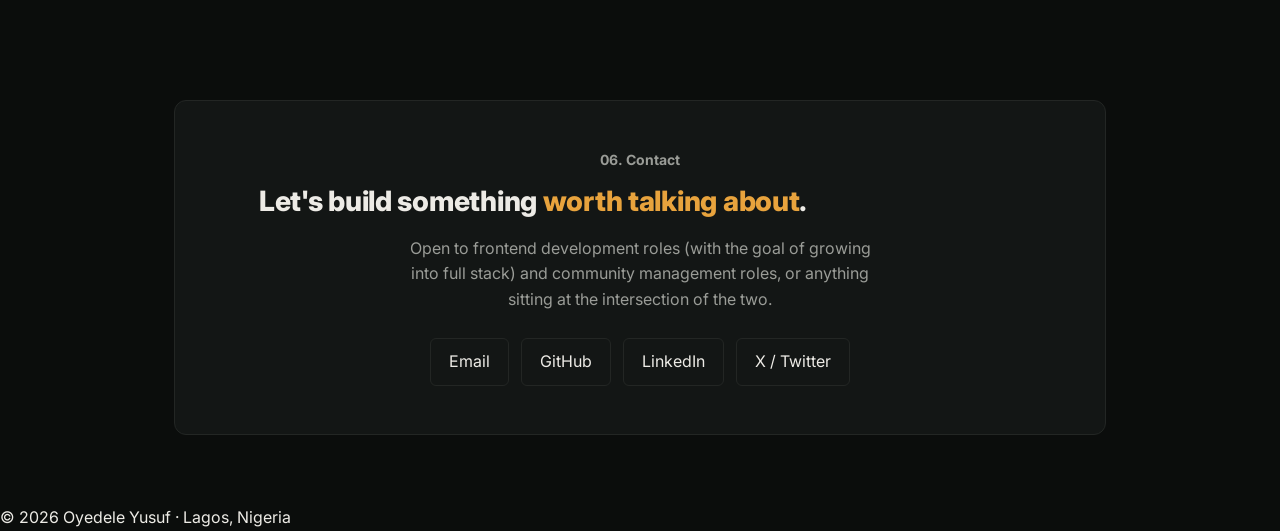
==== commit 906449bc: "Feat: Re-updating experience" ====
--- a/index.html
+++ b/index.html
@@ -139,11 +139,11 @@
         <div class="resolution"><b>Resolution note:</b> Collected device, OS and app version and steps to reproduce. Checked for similar reports, then logged one clear bug ticket for the dev team (linked in the Jira board). Player informed that it was escalated. Open.</div>
       </div>
       <div class="ticket">
-        <div class="ticket-head"><span class="kicker">Player conduct</span><span class="prio">Priority: High</span></div>
-        <h3>Reporting harassment in chat</h3>
-        <div class="msg player"><b>Player</b>Another player keeps sending me insulting messages in chat after I beat them. I have screenshots. Please do something.</div>
-        <div class="msg agent"><b>My reply</b>Hi, I am sorry you went through that, and thank you for reporting it. Please send the screenshots and the username of the other player, with the approximate time. I have passed the report to our moderation team to review. For your safety, you can block that player in the meantime. I will let you know once a decision is made, though I may not be able to share the exact action taken.</div>
-        <div class="resolution"><b>Resolution note:</b> Collected evidence and username. Escalated to moderation with a clear summary. Player advised to block. Closed after moderation confirmed action was taken, with a neutral update to the player.</div>
+        <div class="ticket-head"><span class="kicker">Out of scope</span><span class="prio">Priority: Normal</span></div>
+        <h3>Player reports another player</h3>
+        <div class="msg player"><b>Player</b>Another player keeps sending me insulting messages in chat. I have screenshots. Please do something.</div>
+        <div class="msg agent"><b>My reply</b>Hi, I am sorry you went through that, and thank you for telling us. Player conduct reports are handled by our moderation team, not by technical support. Please open a ticket in our Discord server and attach your screenshots, the other player's username and the approximate time, so the moderators can review it. In the meantime, you can block that player. If you have any technical issue with the game itself, please reply here and I will help.</div>
+        <div class="resolution"><b>Resolution note:</b> Outside technical support scope. Redirected the player to open a Discord ticket with the moderation team and told them what to include. Closed with a note that technical issues are still welcome here.</div>
       </div>
     </div>
   </section>
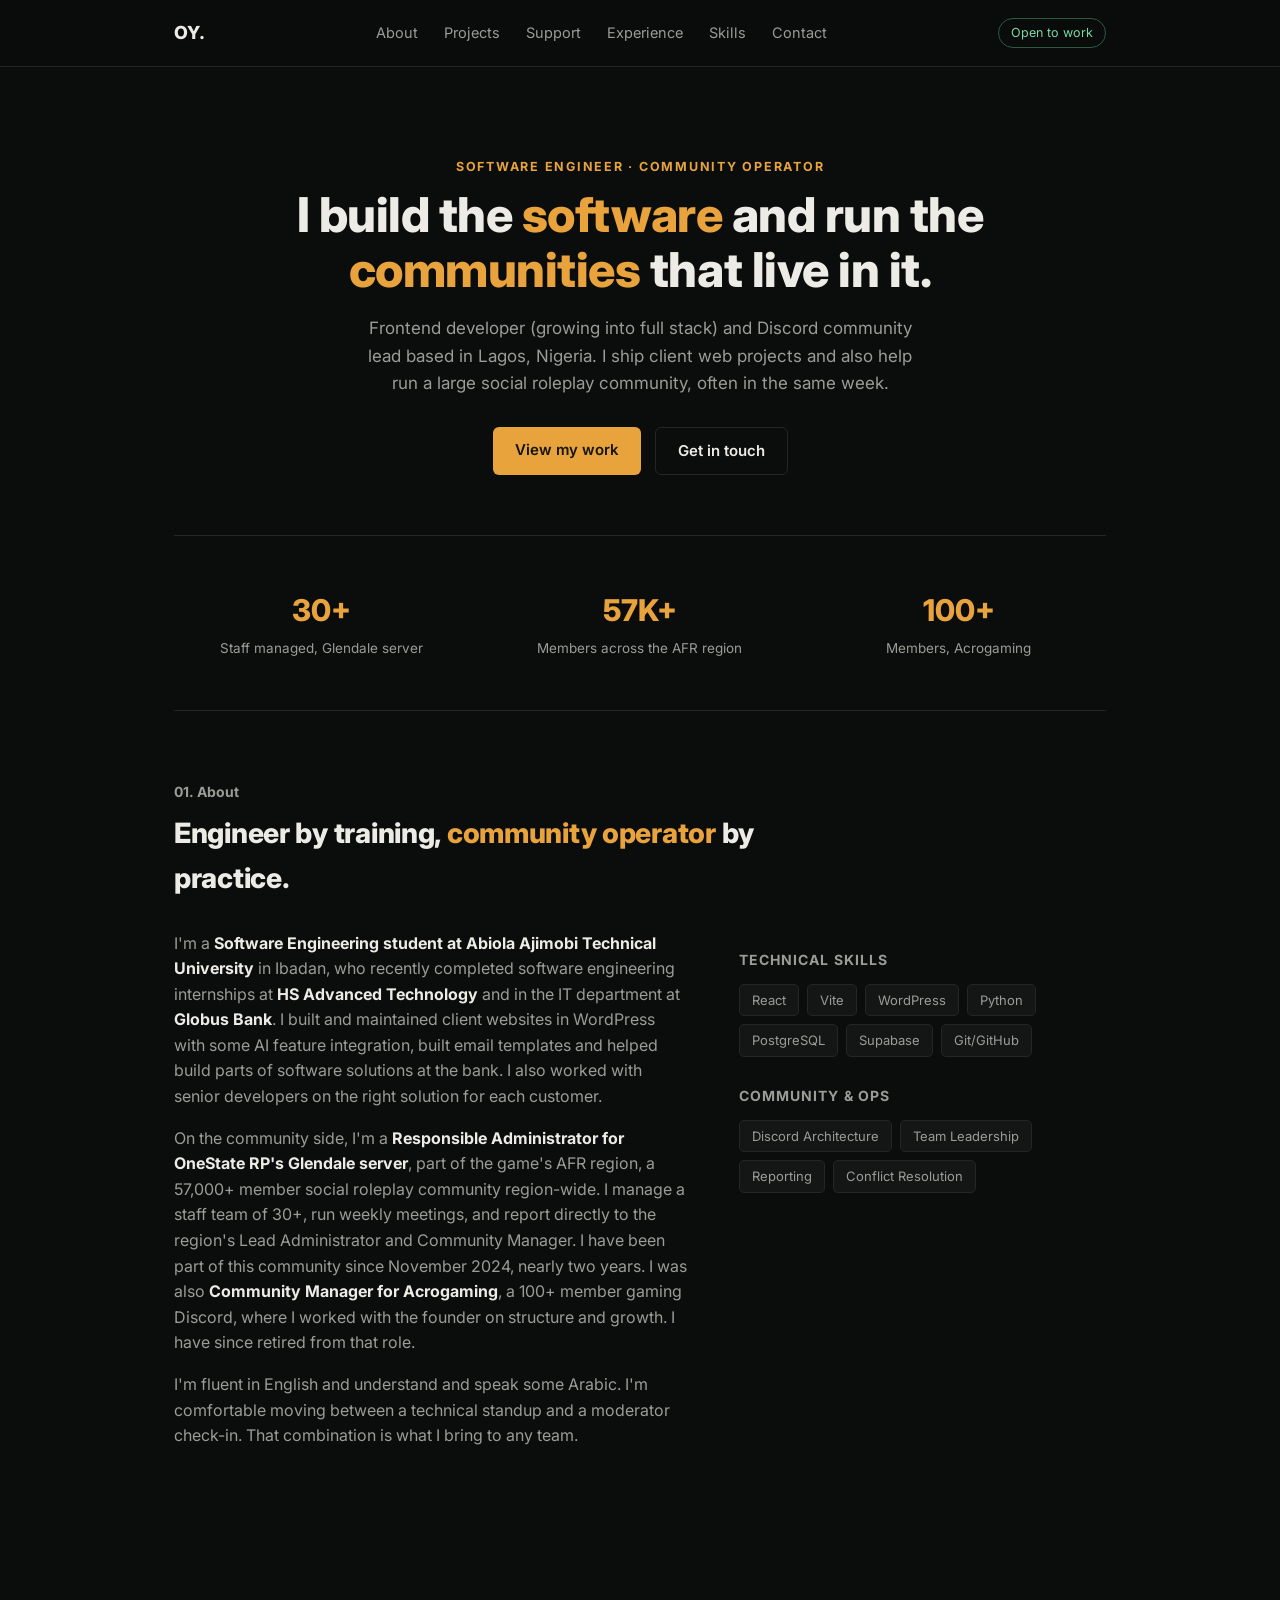
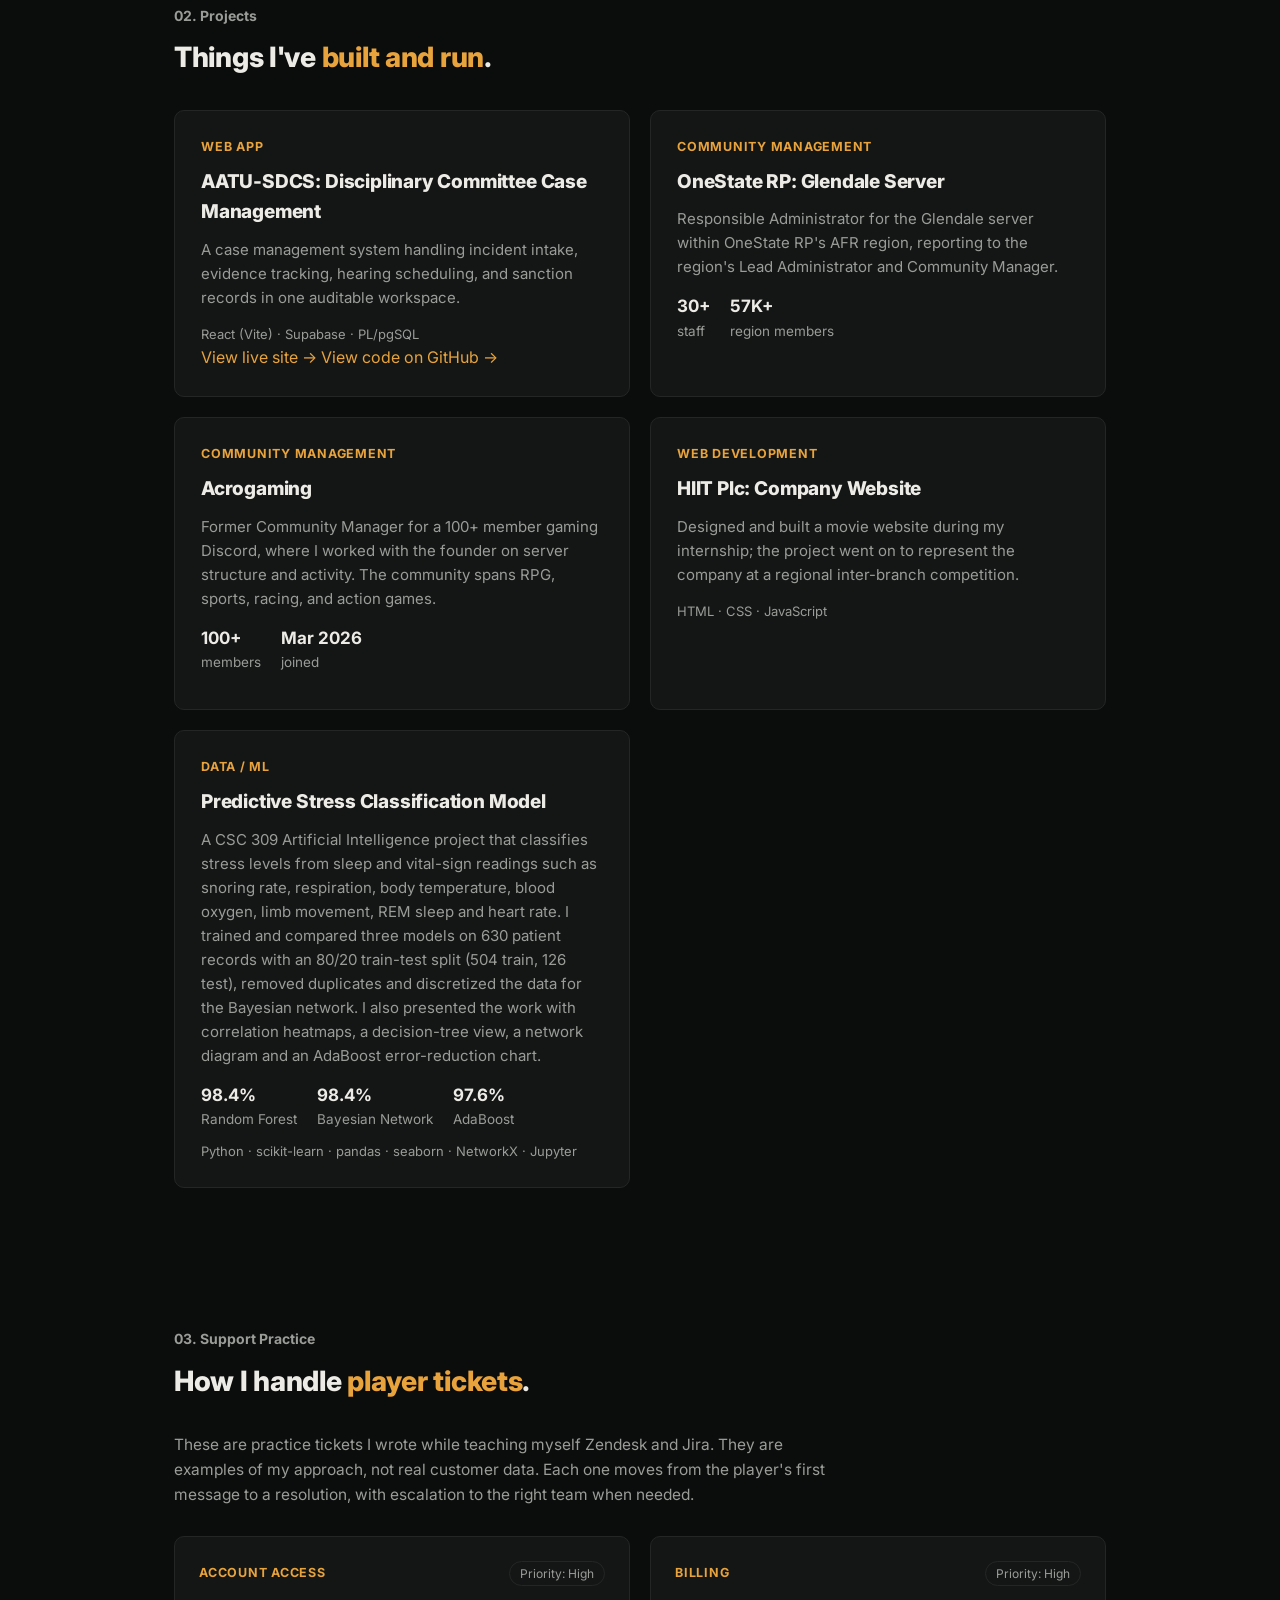
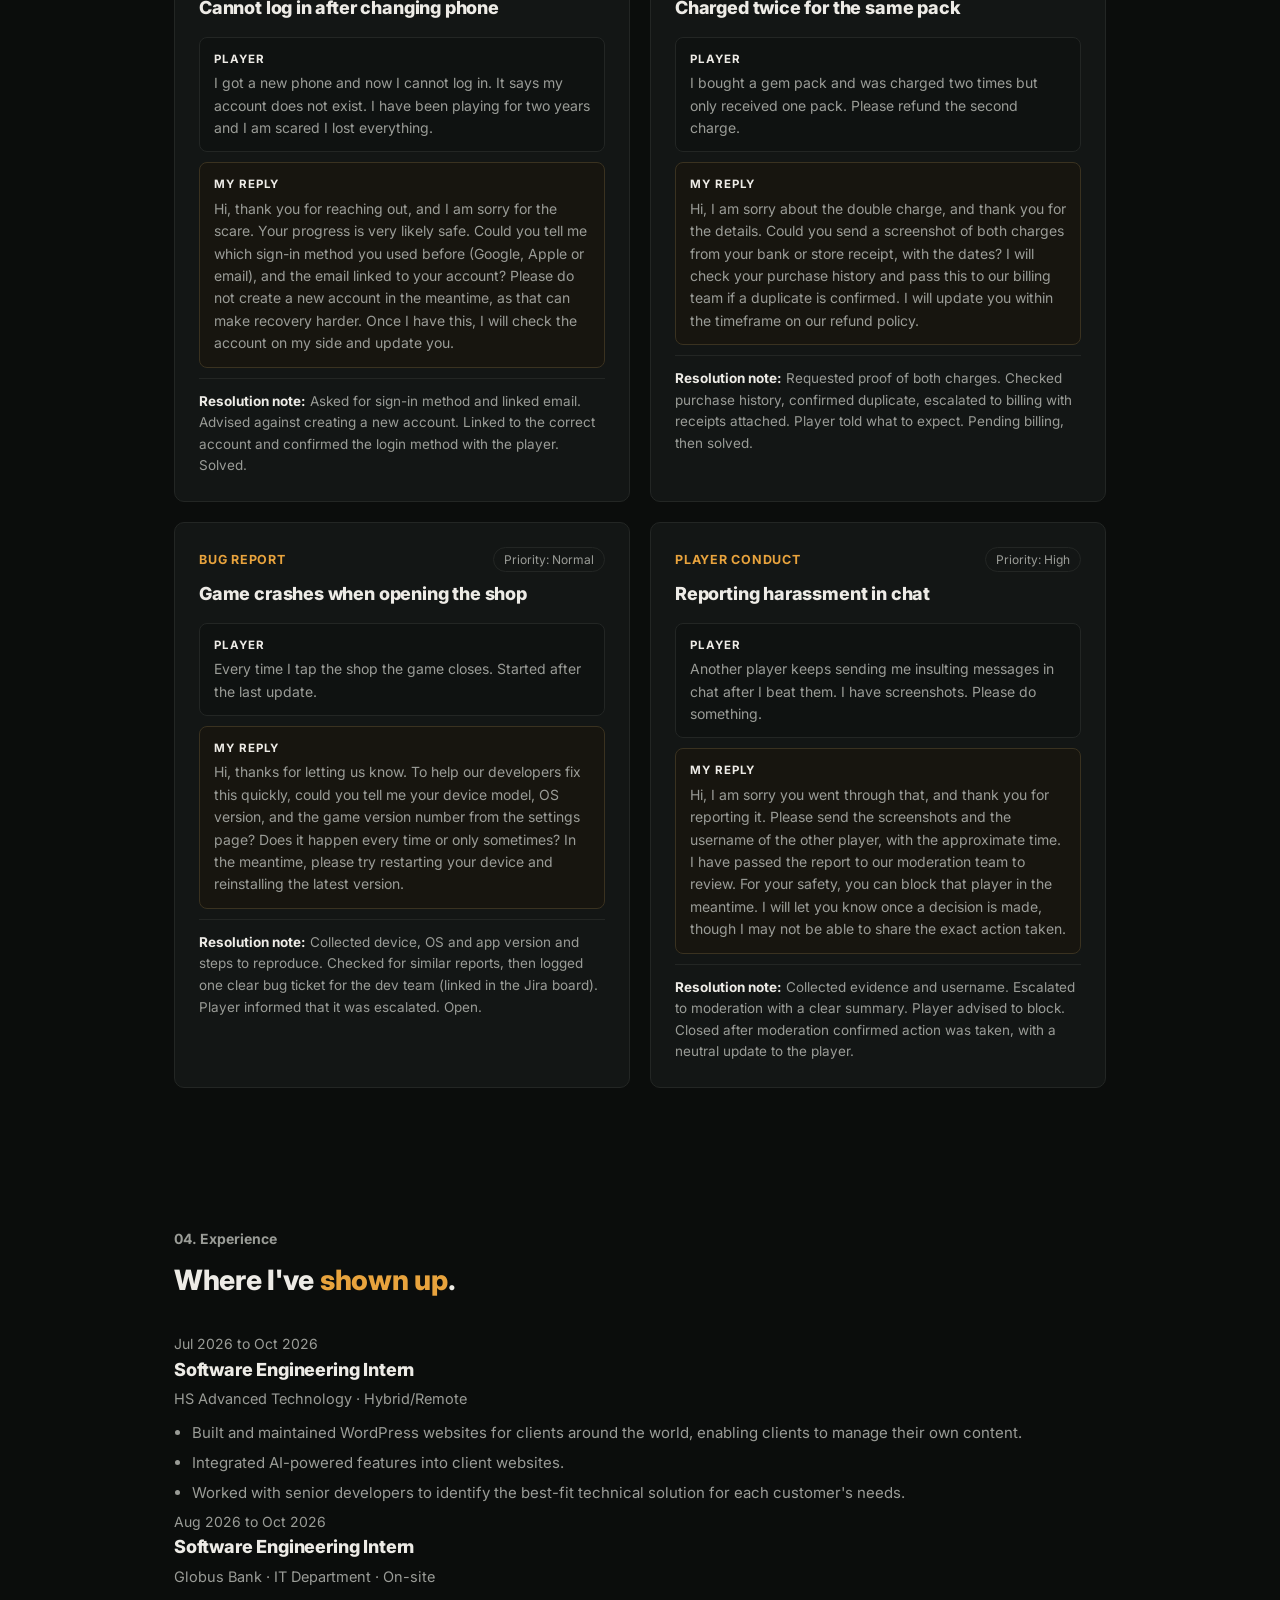
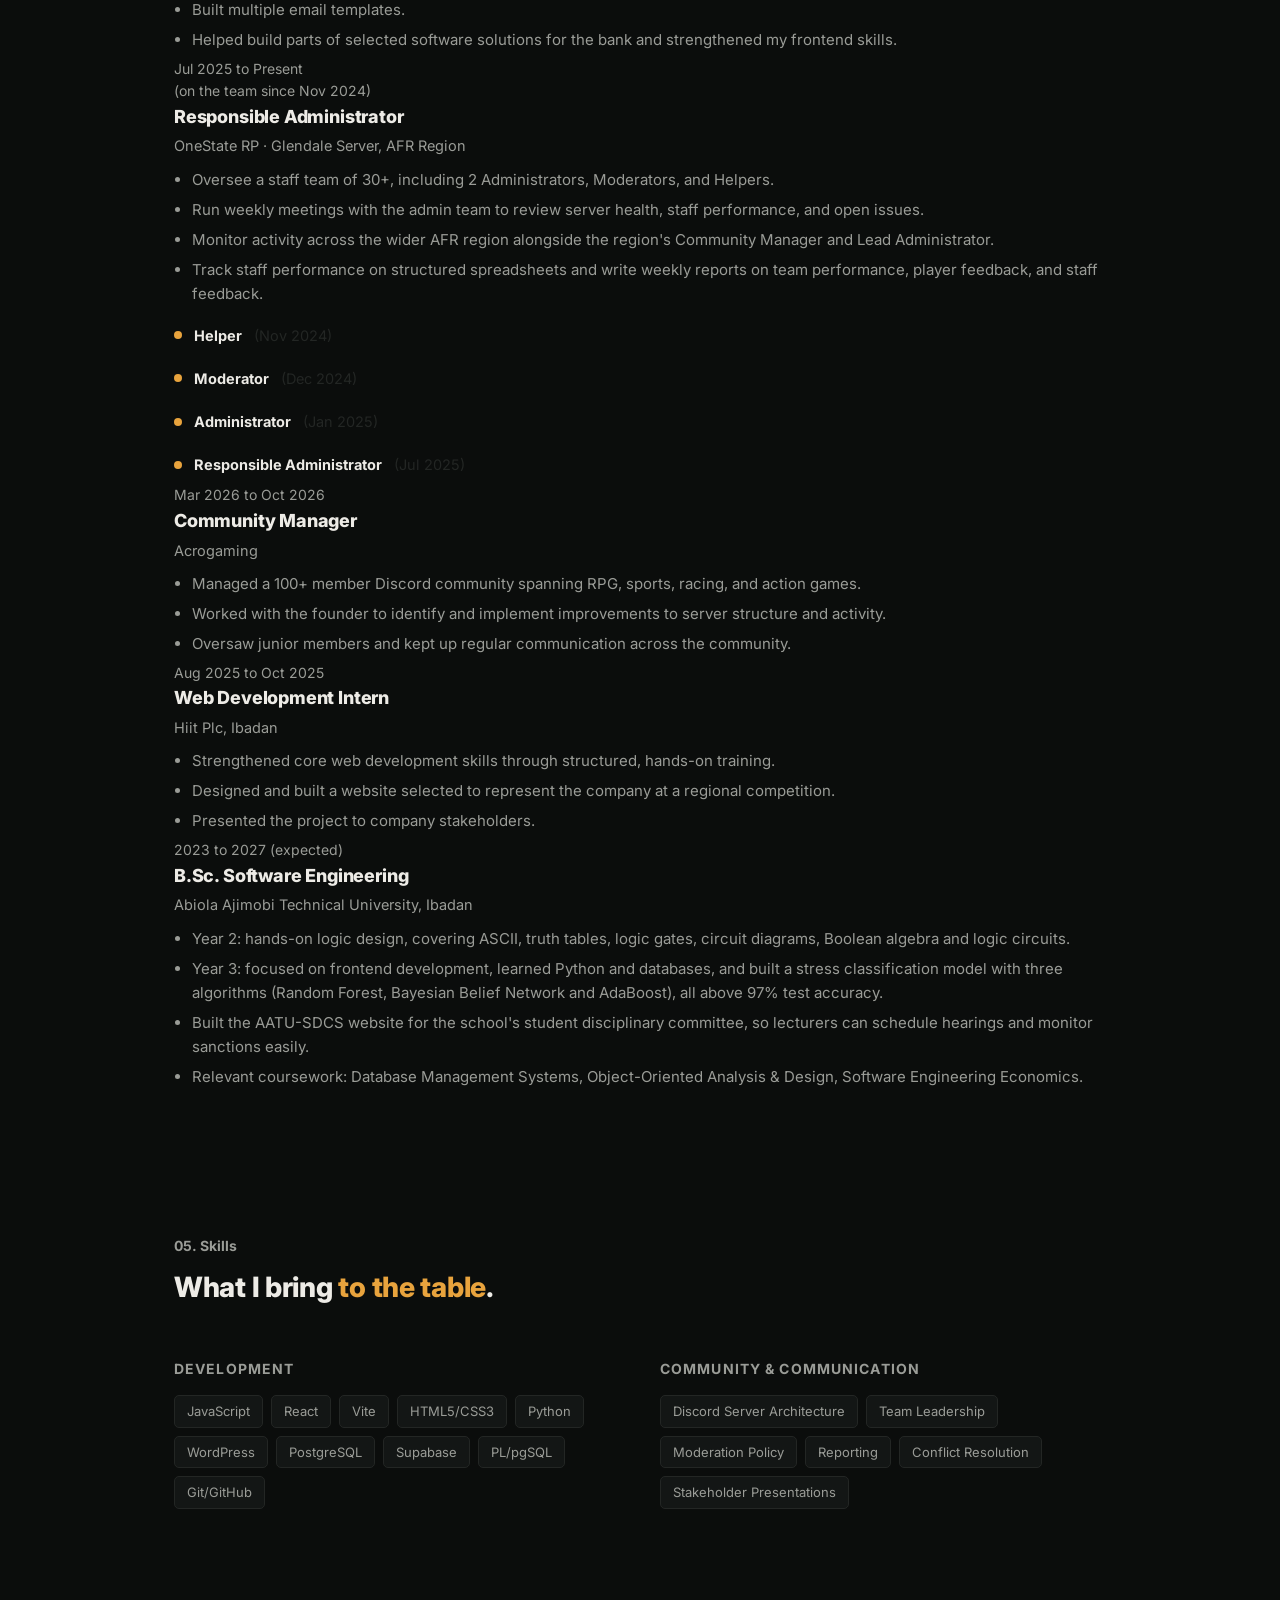
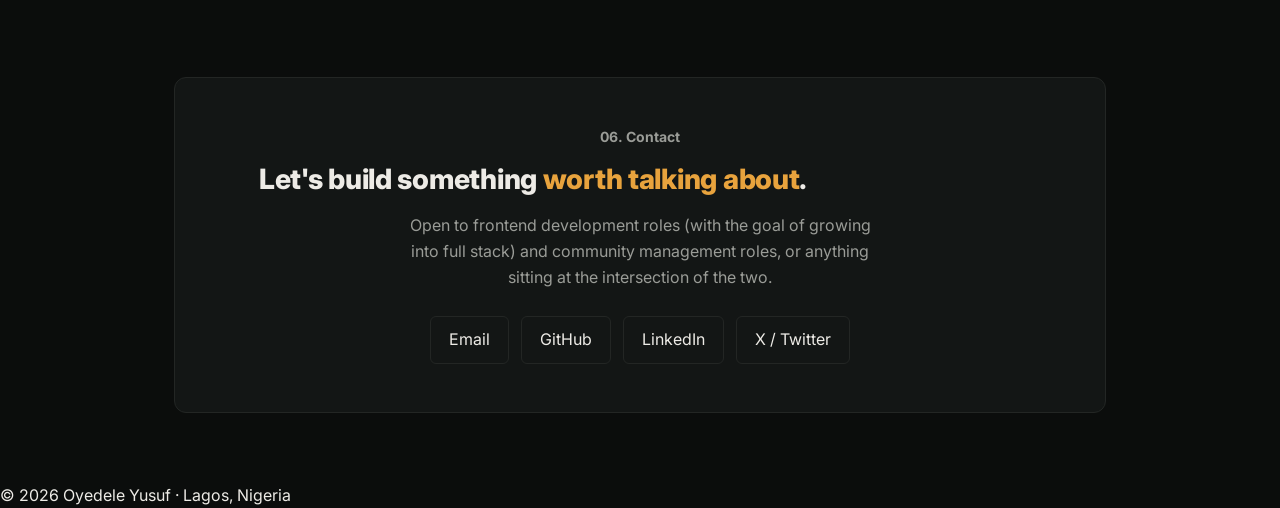
==== commit e49d804a: "Feat: Updated html info" ====
--- a/index.html
+++ b/index.html
@@ -139,11 +139,11 @@
         <div class="resolution"><b>Resolution note:</b> Collected device, OS and app version and steps to reproduce. Checked for similar reports, then logged one clear bug ticket for the dev team (linked in the Jira board). Player informed that it was escalated. Open.</div>
       </div>
       <div class="ticket">
-        <div class="ticket-head"><span class="kicker">Out of scope</span><span class="prio">Priority: Normal</span></div>
-        <h3>Player reports another player</h3>
-        <div class="msg player"><b>Player</b>Another player keeps sending me insulting messages in chat. I have screenshots. Please do something.</div>
-        <div class="msg agent"><b>My reply</b>Hi, I am sorry you went through that, and thank you for telling us. Player conduct reports are handled by our moderation team, not by technical support. Please open a ticket in our Discord server and attach your screenshots, the other player's username and the approximate time, so the moderators can review it. In the meantime, you can block that player. If you have any technical issue with the game itself, please reply here and I will help.</div>
-        <div class="resolution"><b>Resolution note:</b> Outside technical support scope. Redirected the player to open a Discord ticket with the moderation team and told them what to include. Closed with a note that technical issues are still welcome here.</div>
+        <div class="ticket-head"><span class="kicker">Player conduct</span><span class="prio">Priority: High</span></div>
+        <h3>Reporting harassment in chat</h3>
+        <div class="msg player"><b>Player</b>Another player keeps sending me insulting messages in chat after I beat them. I have screenshots. Please do something.</div>
+        <div class="msg agent"><b>My reply</b>Hi, I am sorry you went through that, and thank you for reporting it. Please send the screenshots and the username of the other player, with the approximate time. I have passed the report to our moderation team to review. For your safety, you can block that player in the meantime. I will let you know once a decision is made, though I may not be able to share the exact action taken.</div>
+        <div class="resolution"><b>Resolution note:</b> Collected evidence and username. Escalated to moderation with a clear summary. Player advised to block. Closed after moderation confirmed action was taken, with a neutral update to the player.</div>
       </div>
     </div>
   </section>
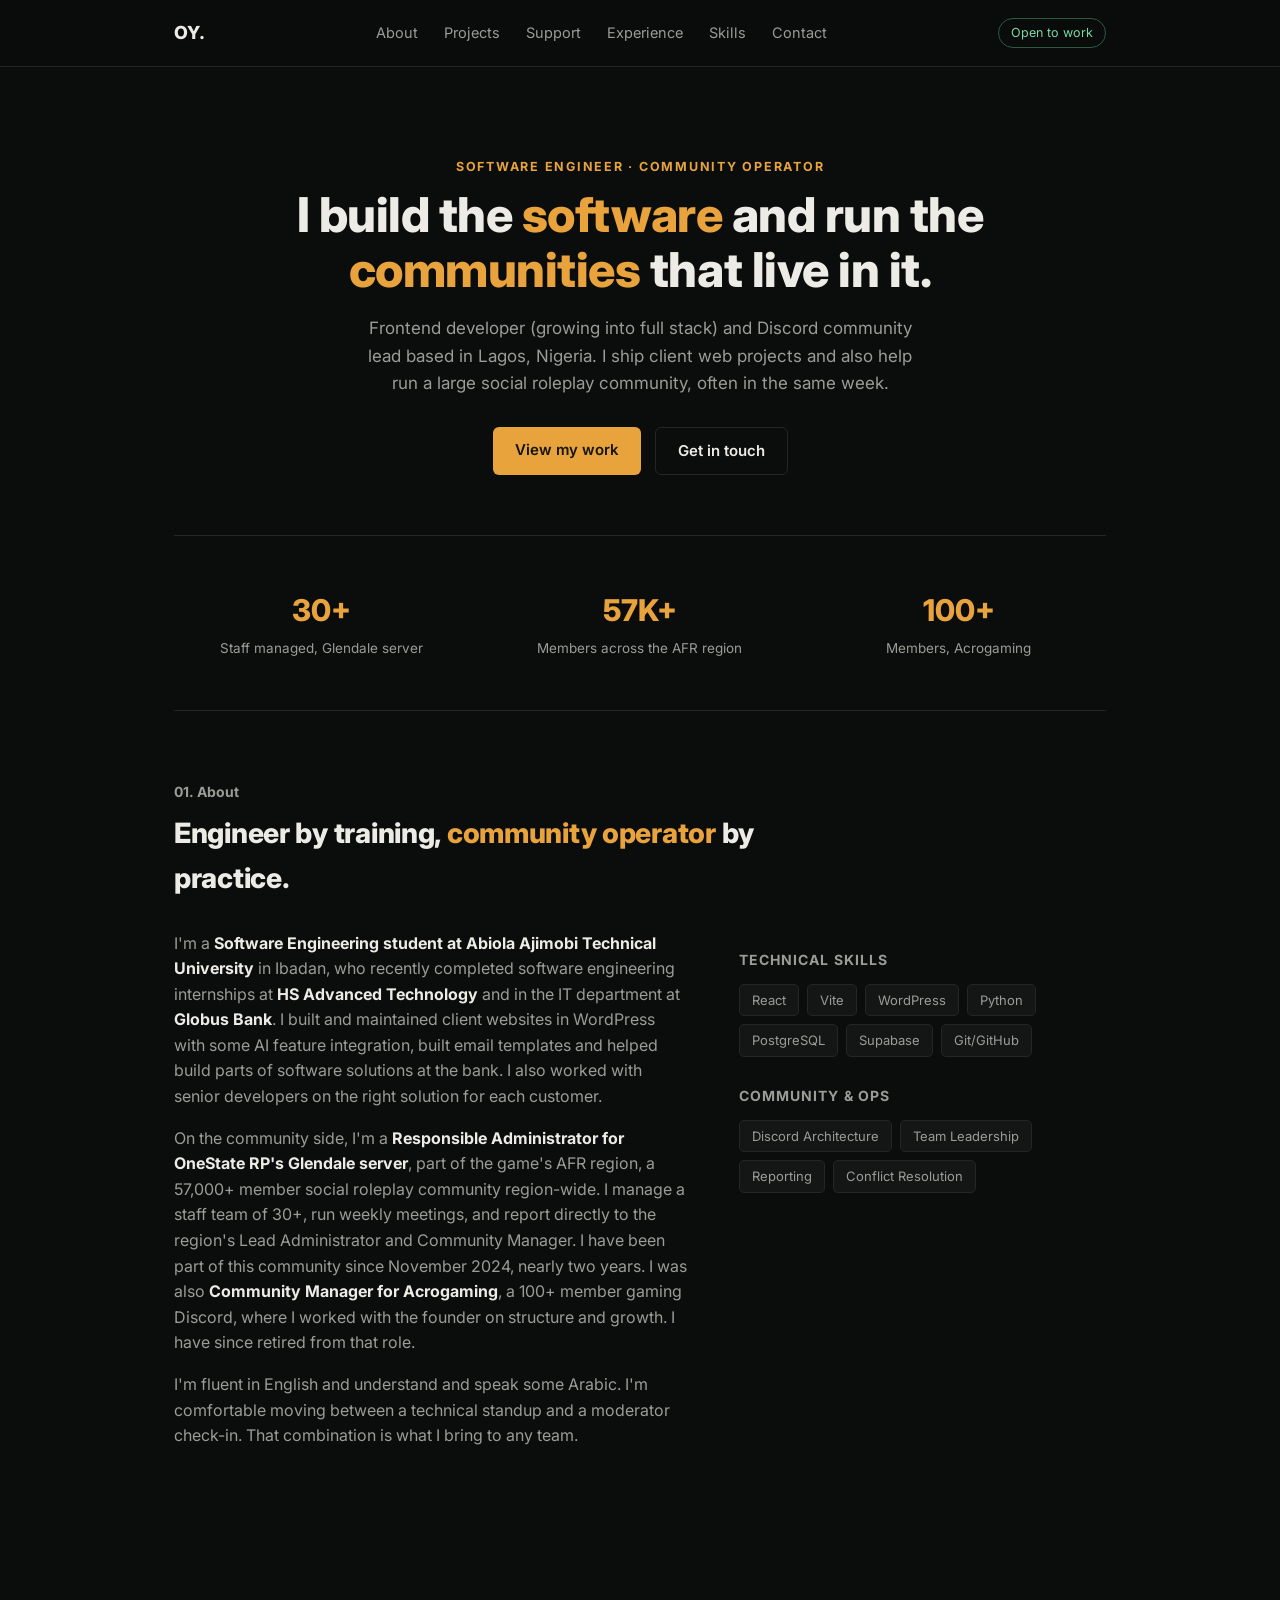
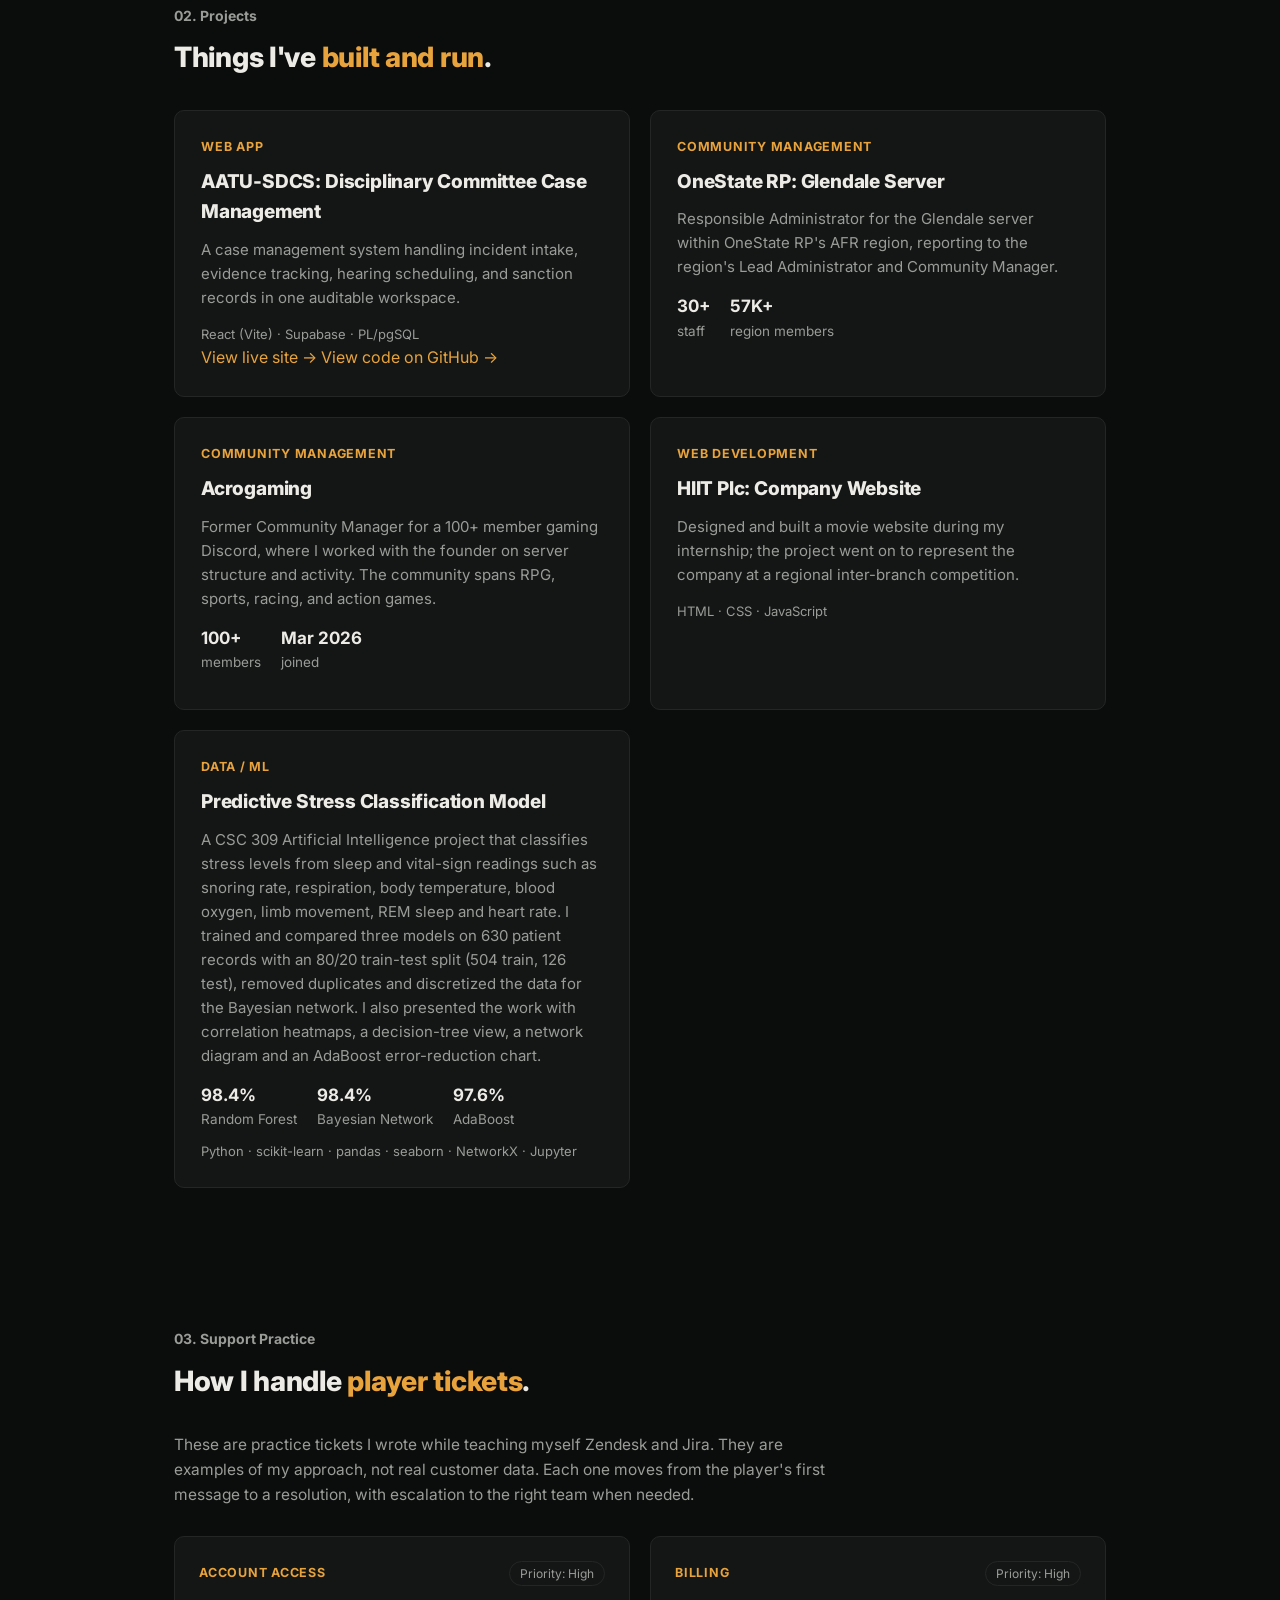
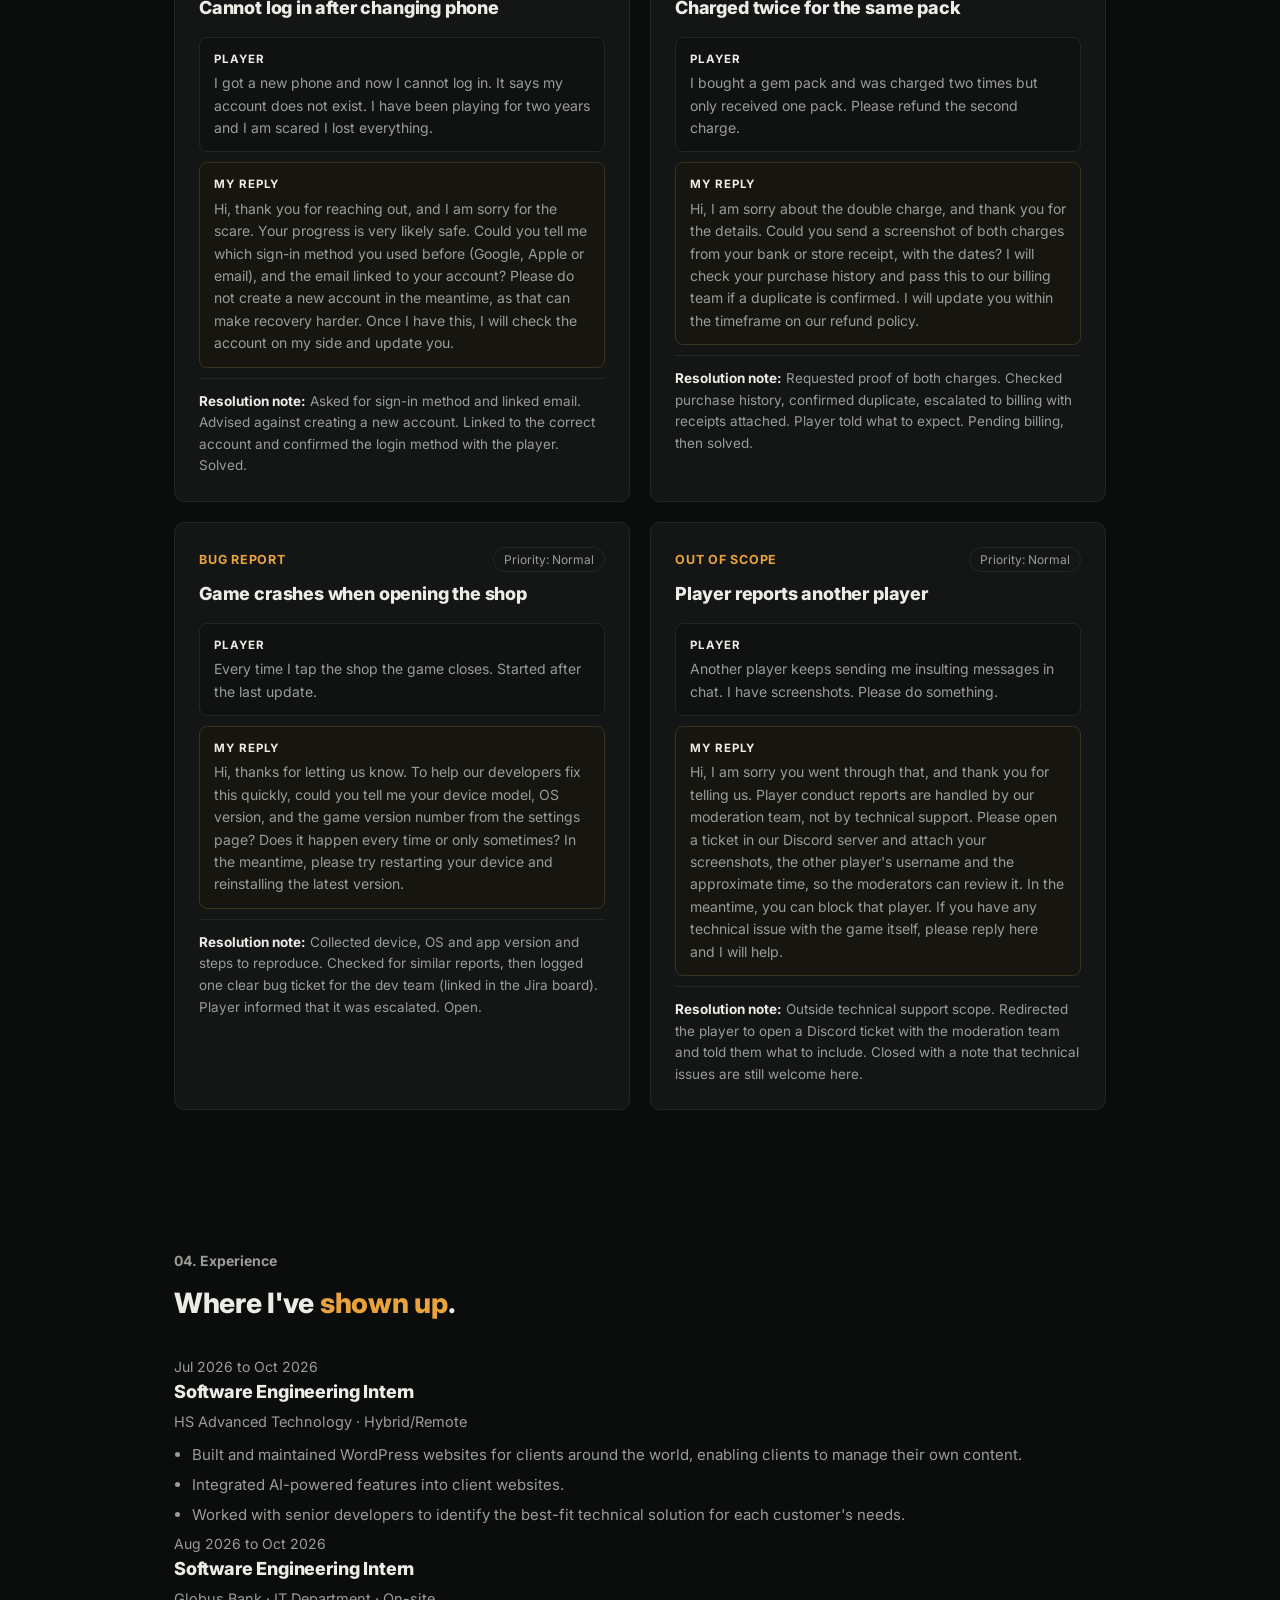
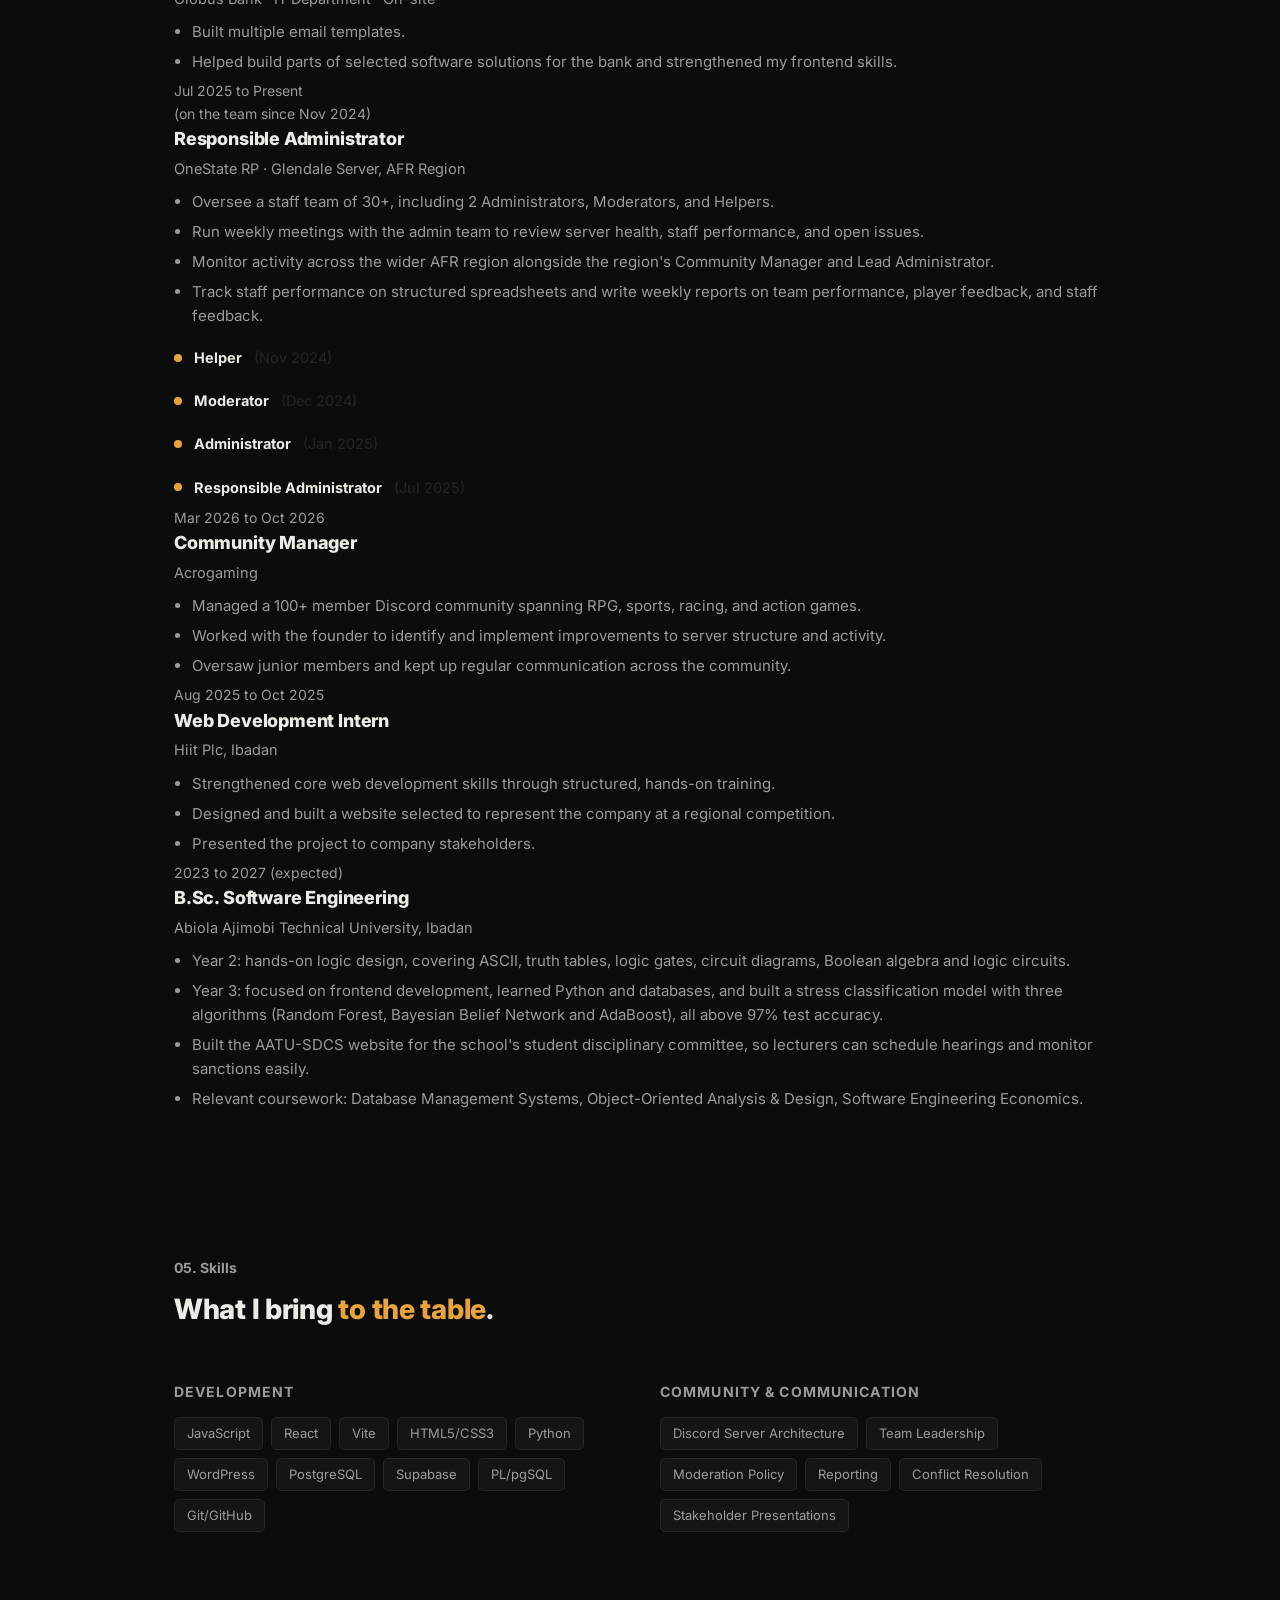
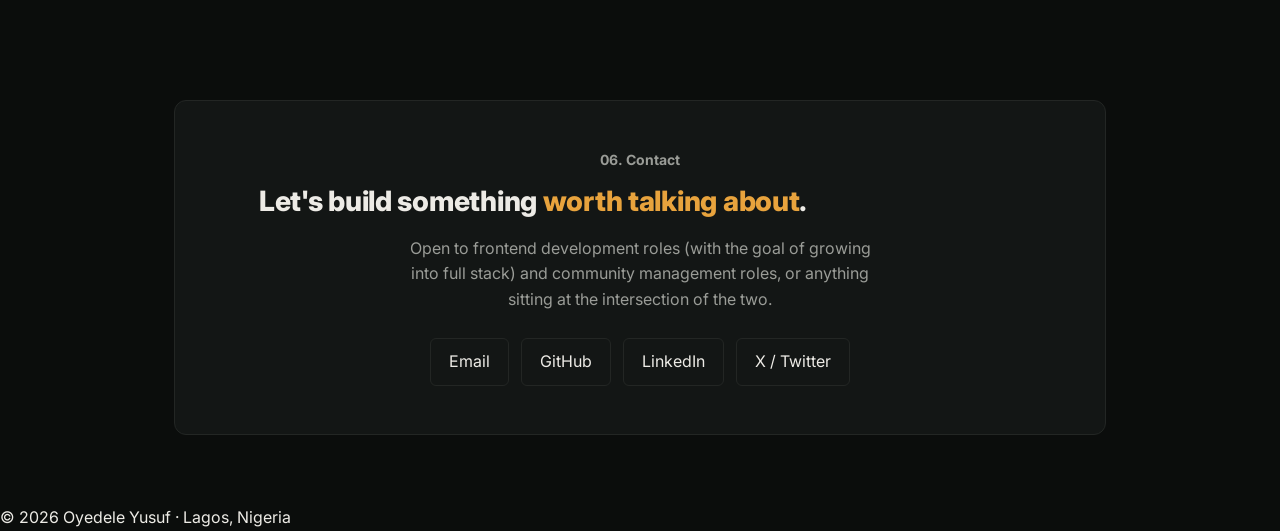
==== commit 92db9513: "Updated some features" ====
--- a/index.html
+++ b/index.html
@@ -139,11 +139,11 @@
         <div class="resolution"><b>Resolution note:</b> Collected device, OS and app version and steps to reproduce. Checked for similar reports, then logged one clear bug ticket for the dev team (linked in the Jira board). Player informed that it was escalated. Open.</div>
       </div>
       <div class="ticket">
-        <div class="ticket-head"><span class="kicker">Player conduct</span><span class="prio">Priority: High</span></div>
-        <h3>Reporting harassment in chat</h3>
-        <div class="msg player"><b>Player</b>Another player keeps sending me insulting messages in chat after I beat them. I have screenshots. Please do something.</div>
-        <div class="msg agent"><b>My reply</b>Hi, I am sorry you went through that, and thank you for reporting it. Please send the screenshots and the username of the other player, with the approximate time. I have passed the report to our moderation team to review. For your safety, you can block that player in the meantime. I will let you know once a decision is made, though I may not be able to share the exact action taken.</div>
-        <div class="resolution"><b>Resolution note:</b> Collected evidence and username. Escalated to moderation with a clear summary. Player advised to block. Closed after moderation confirmed action was taken, with a neutral update to the player.</div>
+        <div class="ticket-head"><span class="kicker">Out of scope</span><span class="prio">Priority: Normal</span></div>
+        <h3>Player reports another player</h3>
+        <div class="msg player"><b>Player</b>Another player keeps sending me insulting messages in chat. I have screenshots. Please do something.</div>
+        <div class="msg agent"><b>My reply</b>Hi, I am sorry you went through that, and thank you for telling us. Player conduct reports are handled by our moderation team, not by technical support. Please open a ticket in our Discord server and attach your screenshots, the other player's username and the approximate time, so the moderators can review it. In the meantime, you can block that player. If you have any technical issue with the game itself, please reply here and I will help.</div>
+        <div class="resolution"><b>Resolution note:</b> Outside technical support scope. Redirected the player to open a Discord ticket with the moderation team and told them what to include. Closed with a note that technical issues are still welcome here.</div>
       </div>
     </div>
   </section>
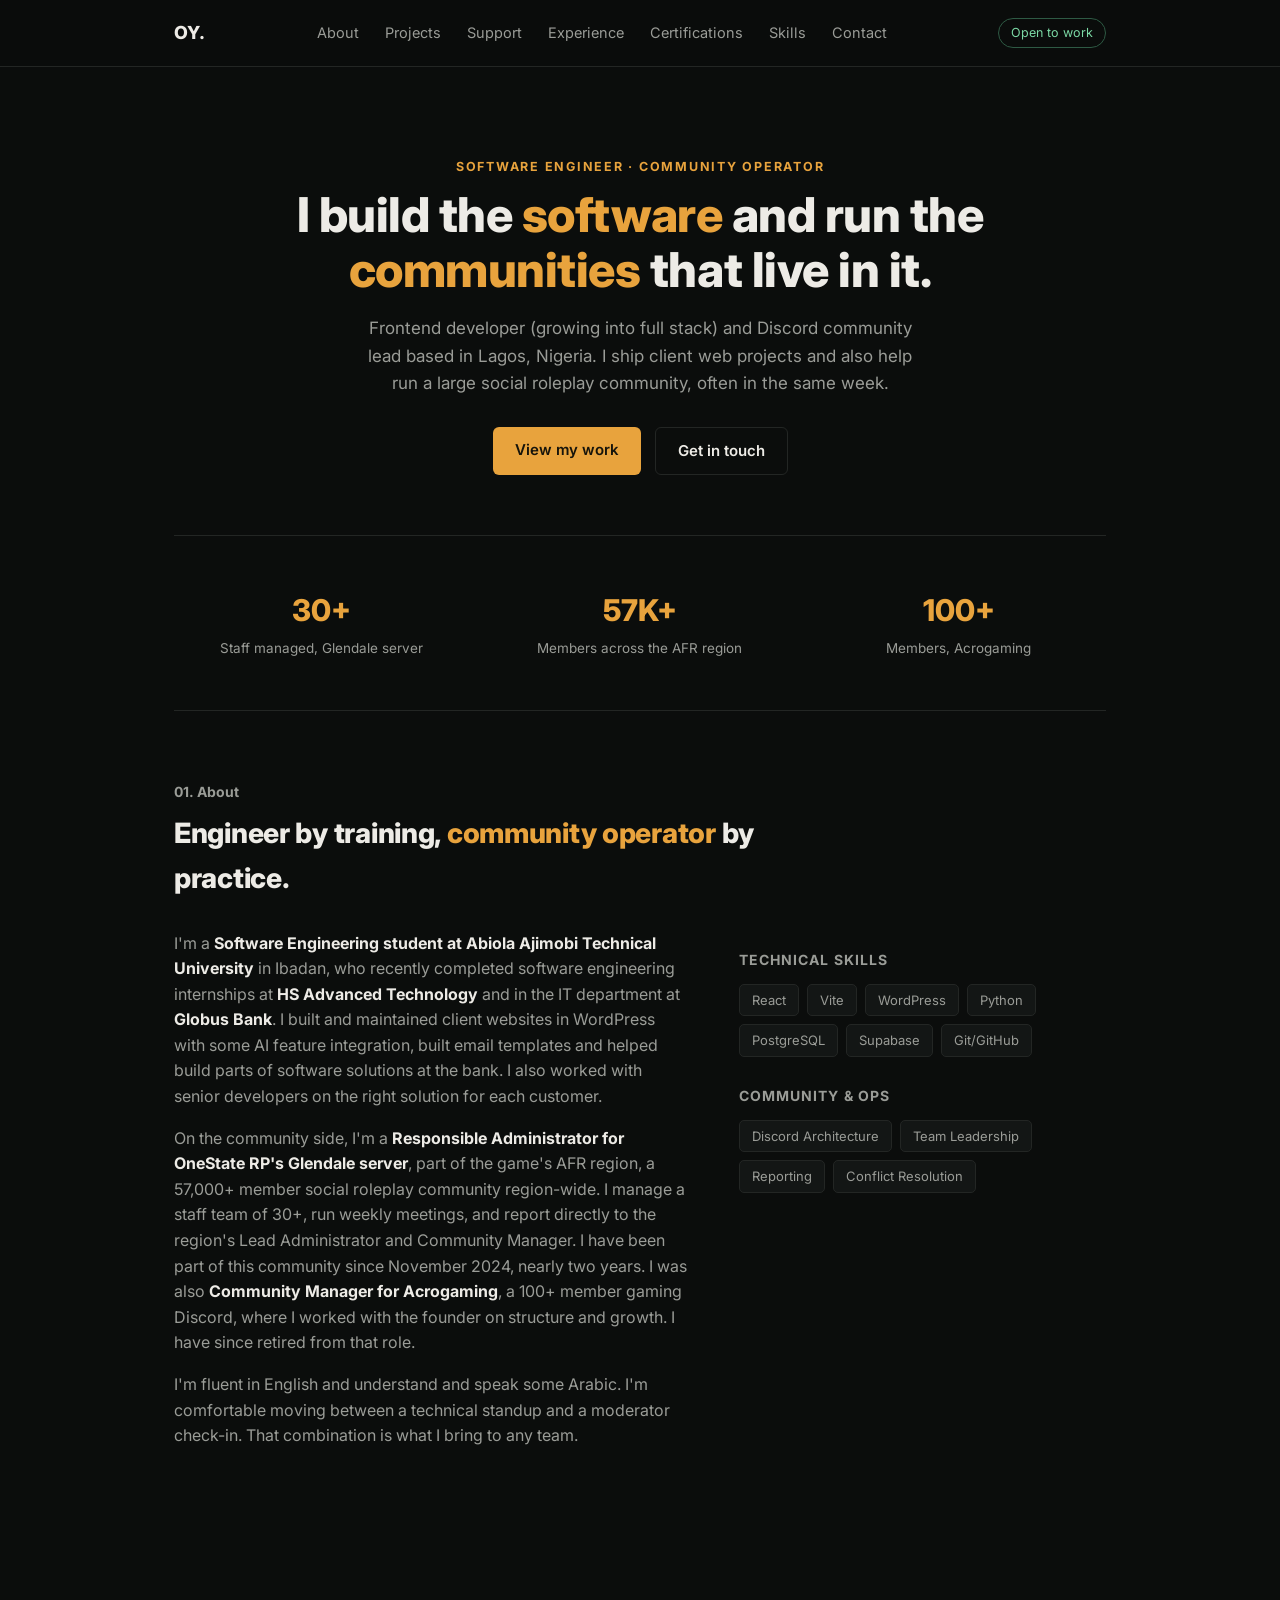
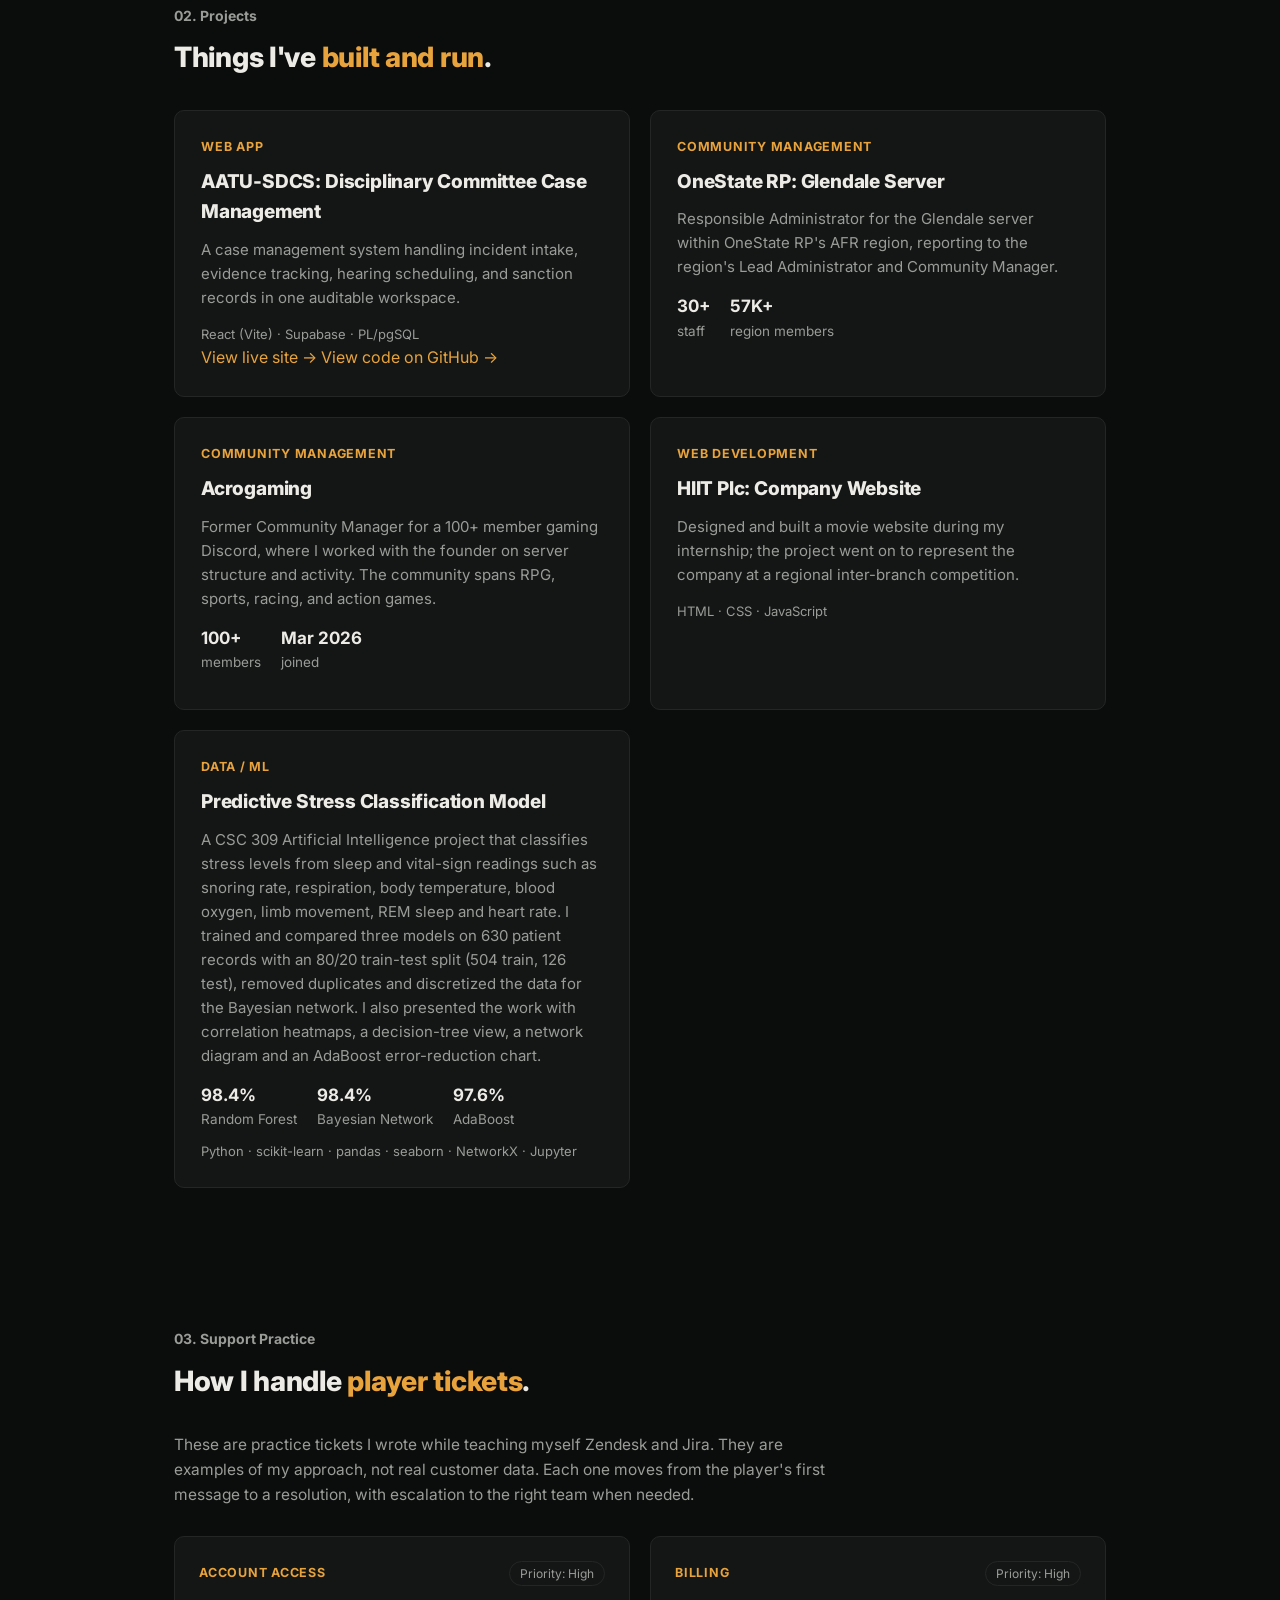
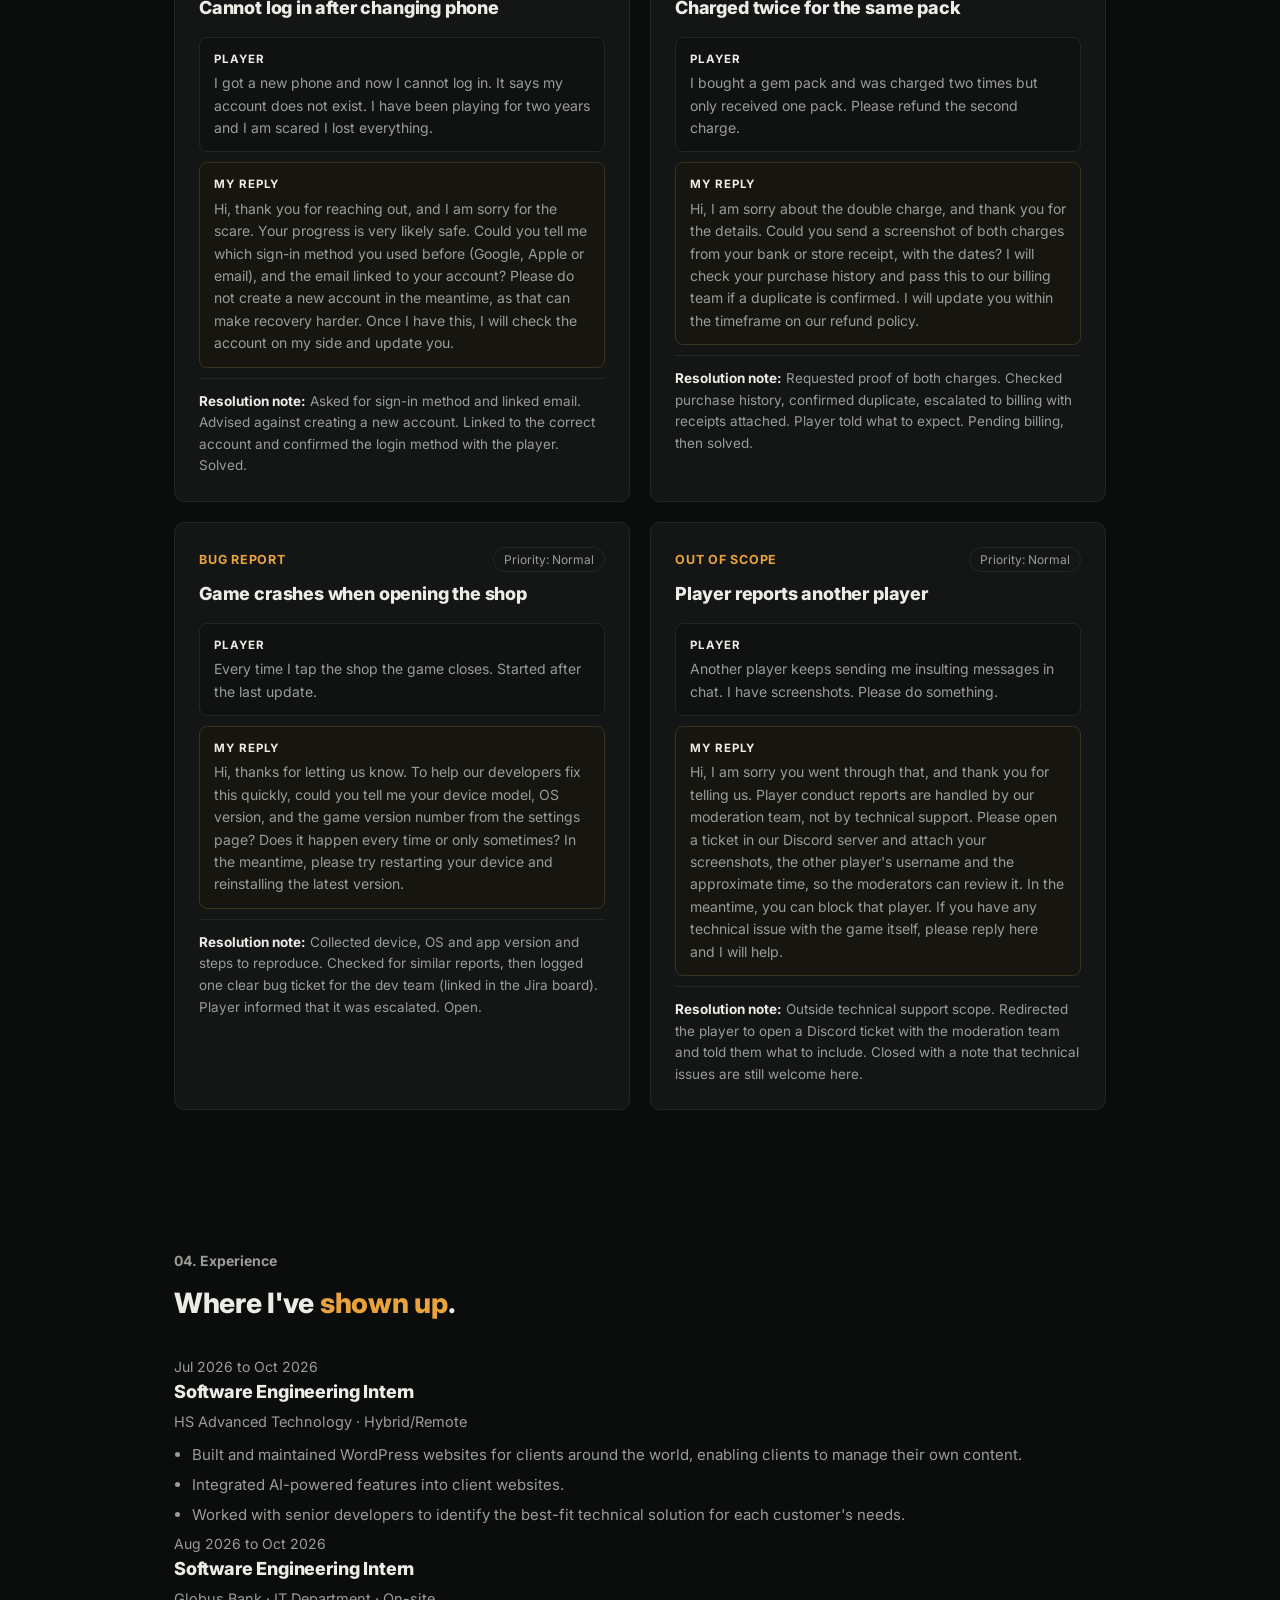
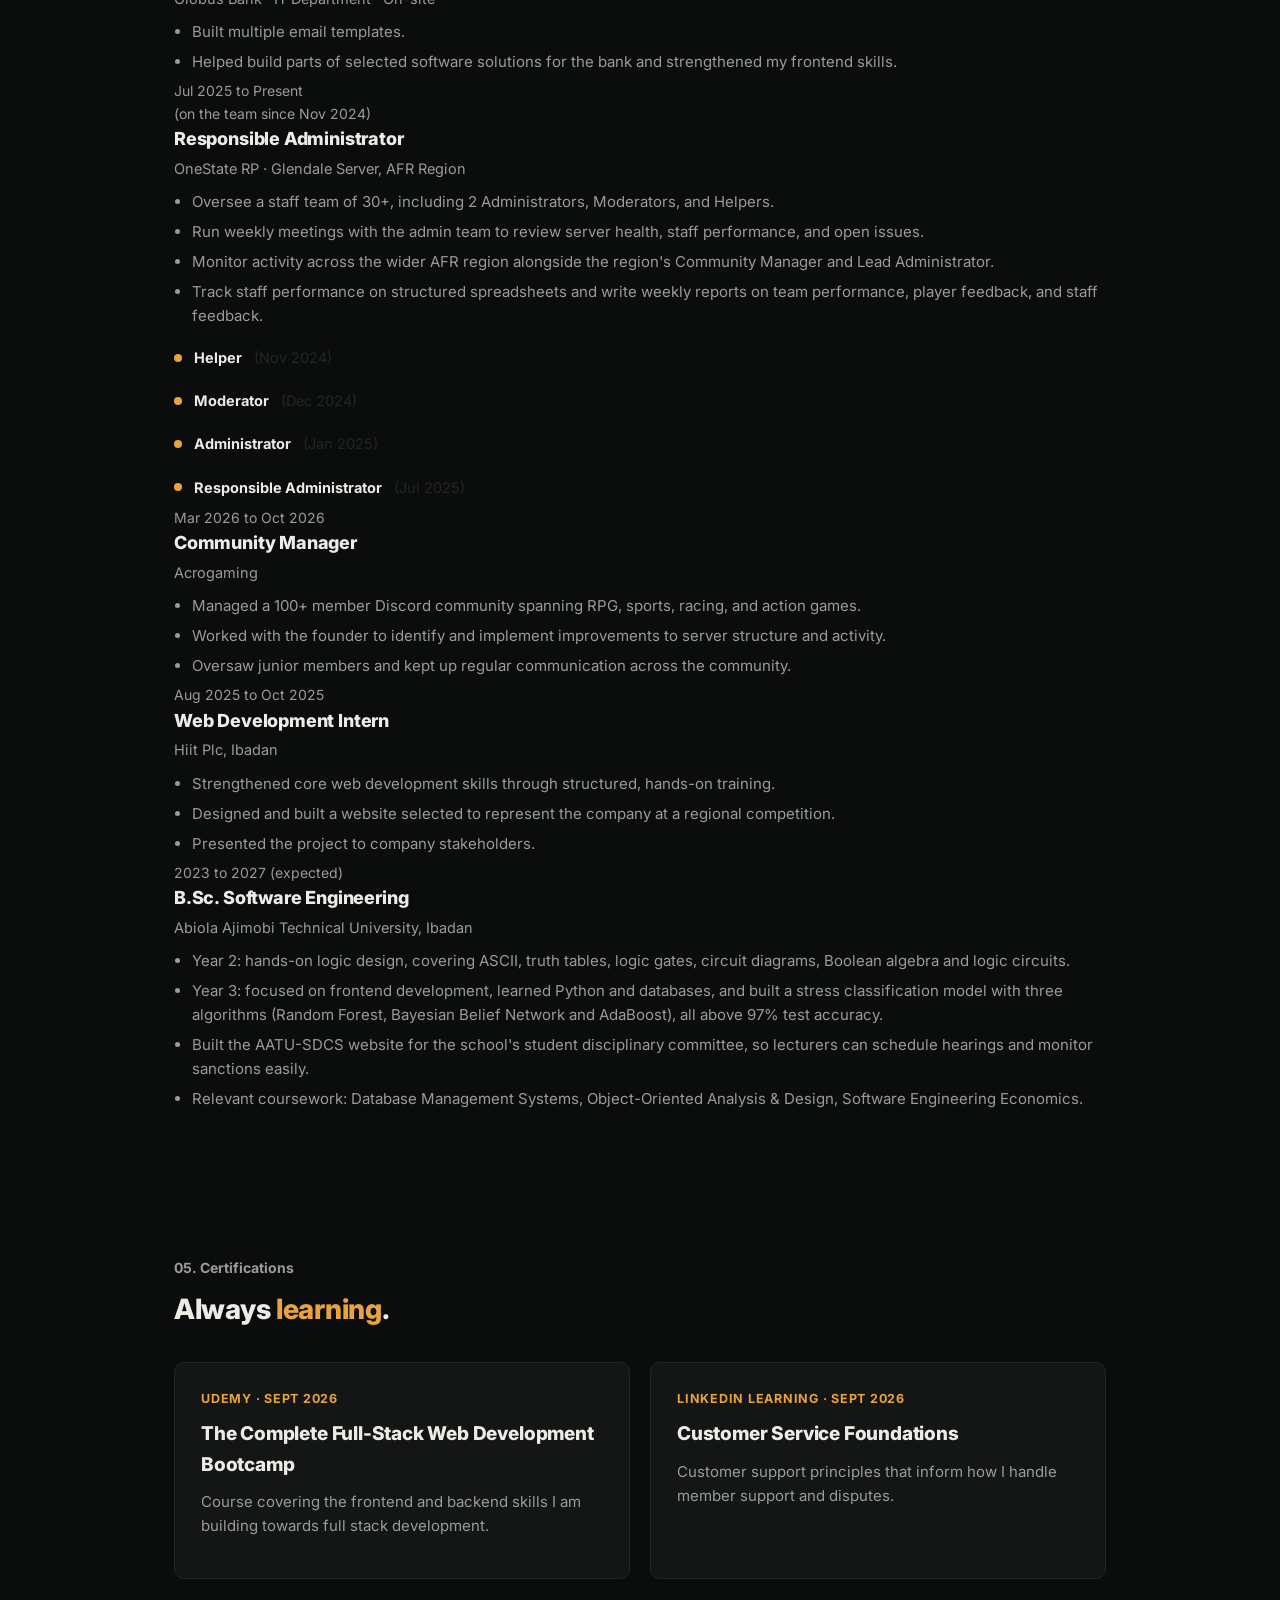
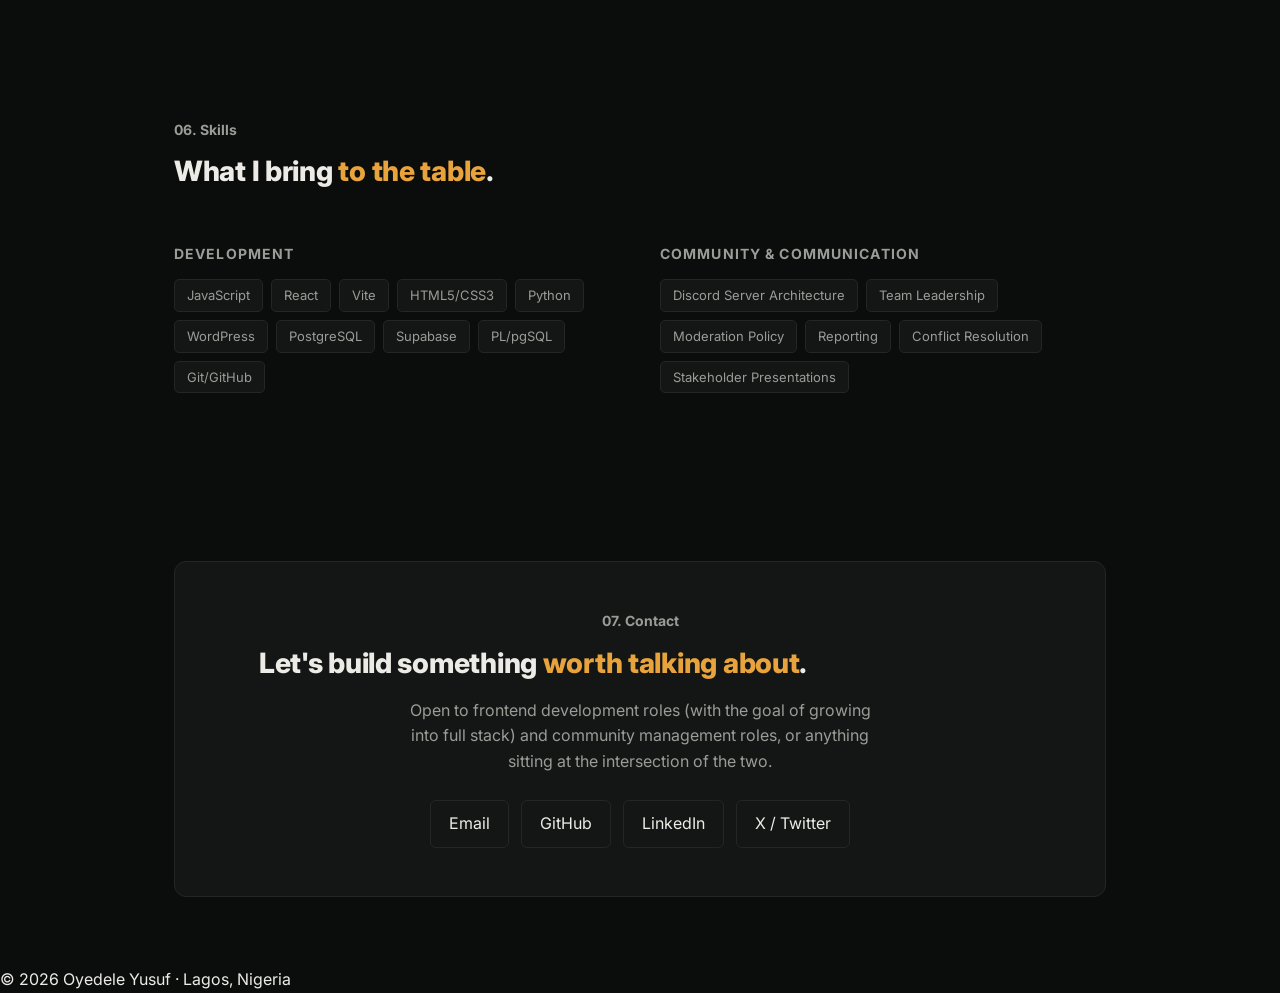
==== commit c6821875: "Feat:Re-updated" ====
--- a/index.html
+++ b/index.html
@@ -20,6 +20,7 @@
       <li><a href="#projects">Projects</a></li>
       <li><a href="#support">Support</a></li>
       <li><a href="#experience">Experience</a></li>
+      <li><a href="#certifications">Certifications</a></li>
       <li><a href="#skills">Skills</a></li>
       <li><a href="#contact">Contact</a></li>
     </ul>
@@ -238,8 +239,25 @@
     </div>
   </section>
 
+  <section id="certifications">
+    <div class="section-num">05. Certifications</div>
+    <h2>Always <em>learning</em>.</h2>
+    <div class="card-grid">
+      <div class="card">
+        <div class="kicker">Udemy · Sept 2026</div>
+        <h3>The Complete Full-Stack Web Development Bootcamp</h3>
+        <p>Course covering the frontend and backend skills I am building towards full stack development.</p>
+      </div>
+      <div class="card">
+        <div class="kicker">LinkedIn Learning · Sept 2026</div>
+        <h3>Customer Service Foundations</h3>
+        <p>Customer support principles that inform how I handle member support and disputes.</p>
+      </div>
+    </div>
+  </section>
+
   <section id="skills">
-    <div class="section-num">05. Skills</div>
+    <div class="section-num">06. Skills</div>
     <h2>What I bring <em>to the table</em>.</h2>
     <div class="skills-grid">
       <div>
@@ -264,7 +282,7 @@
 
   <section id="contact">
     <div class="contact-box">
-      <div class="section-num">06. Contact</div>
+      <div class="section-num">07. Contact</div>
       <h2>Let's build something <em>worth talking about</em>.</h2>
       <p>Open to frontend development roles (with the goal of growing into full stack) and community management roles, or anything sitting at the intersection of the two.</p>
       <div class="contact-links">
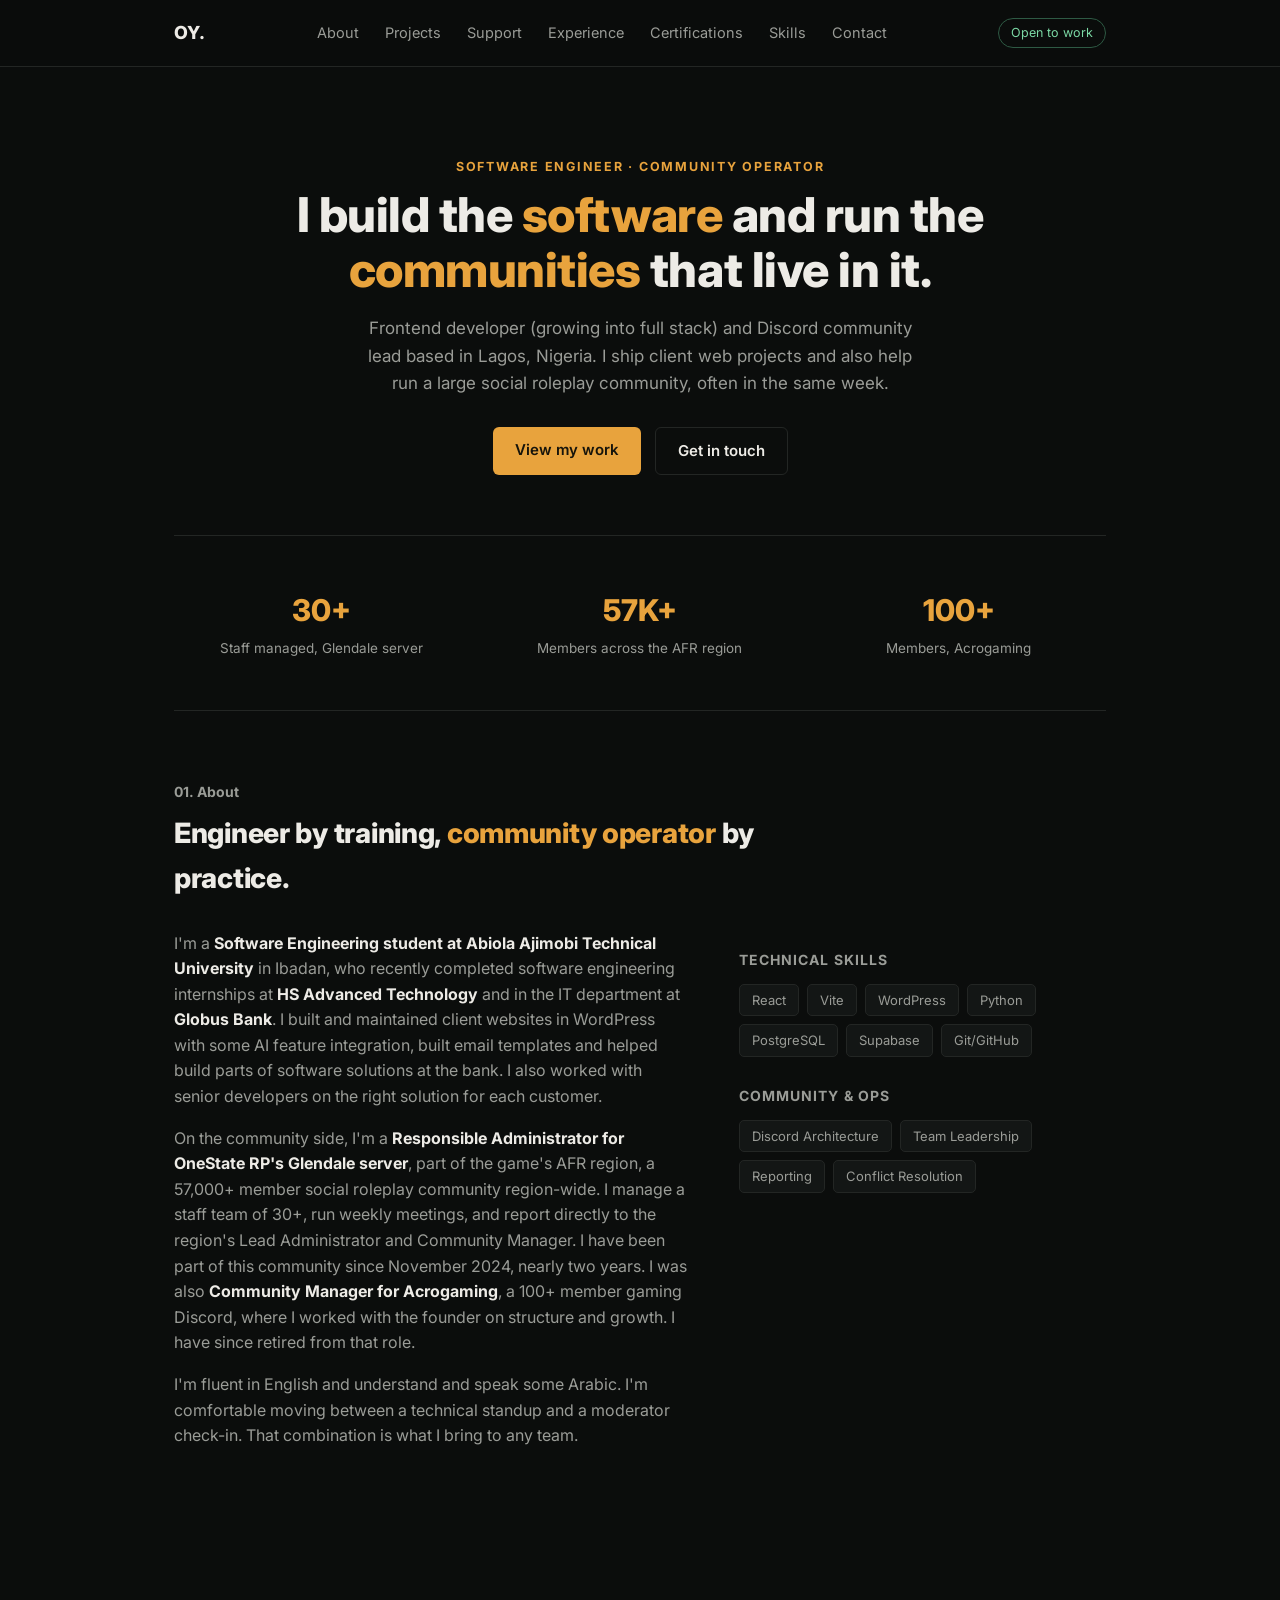
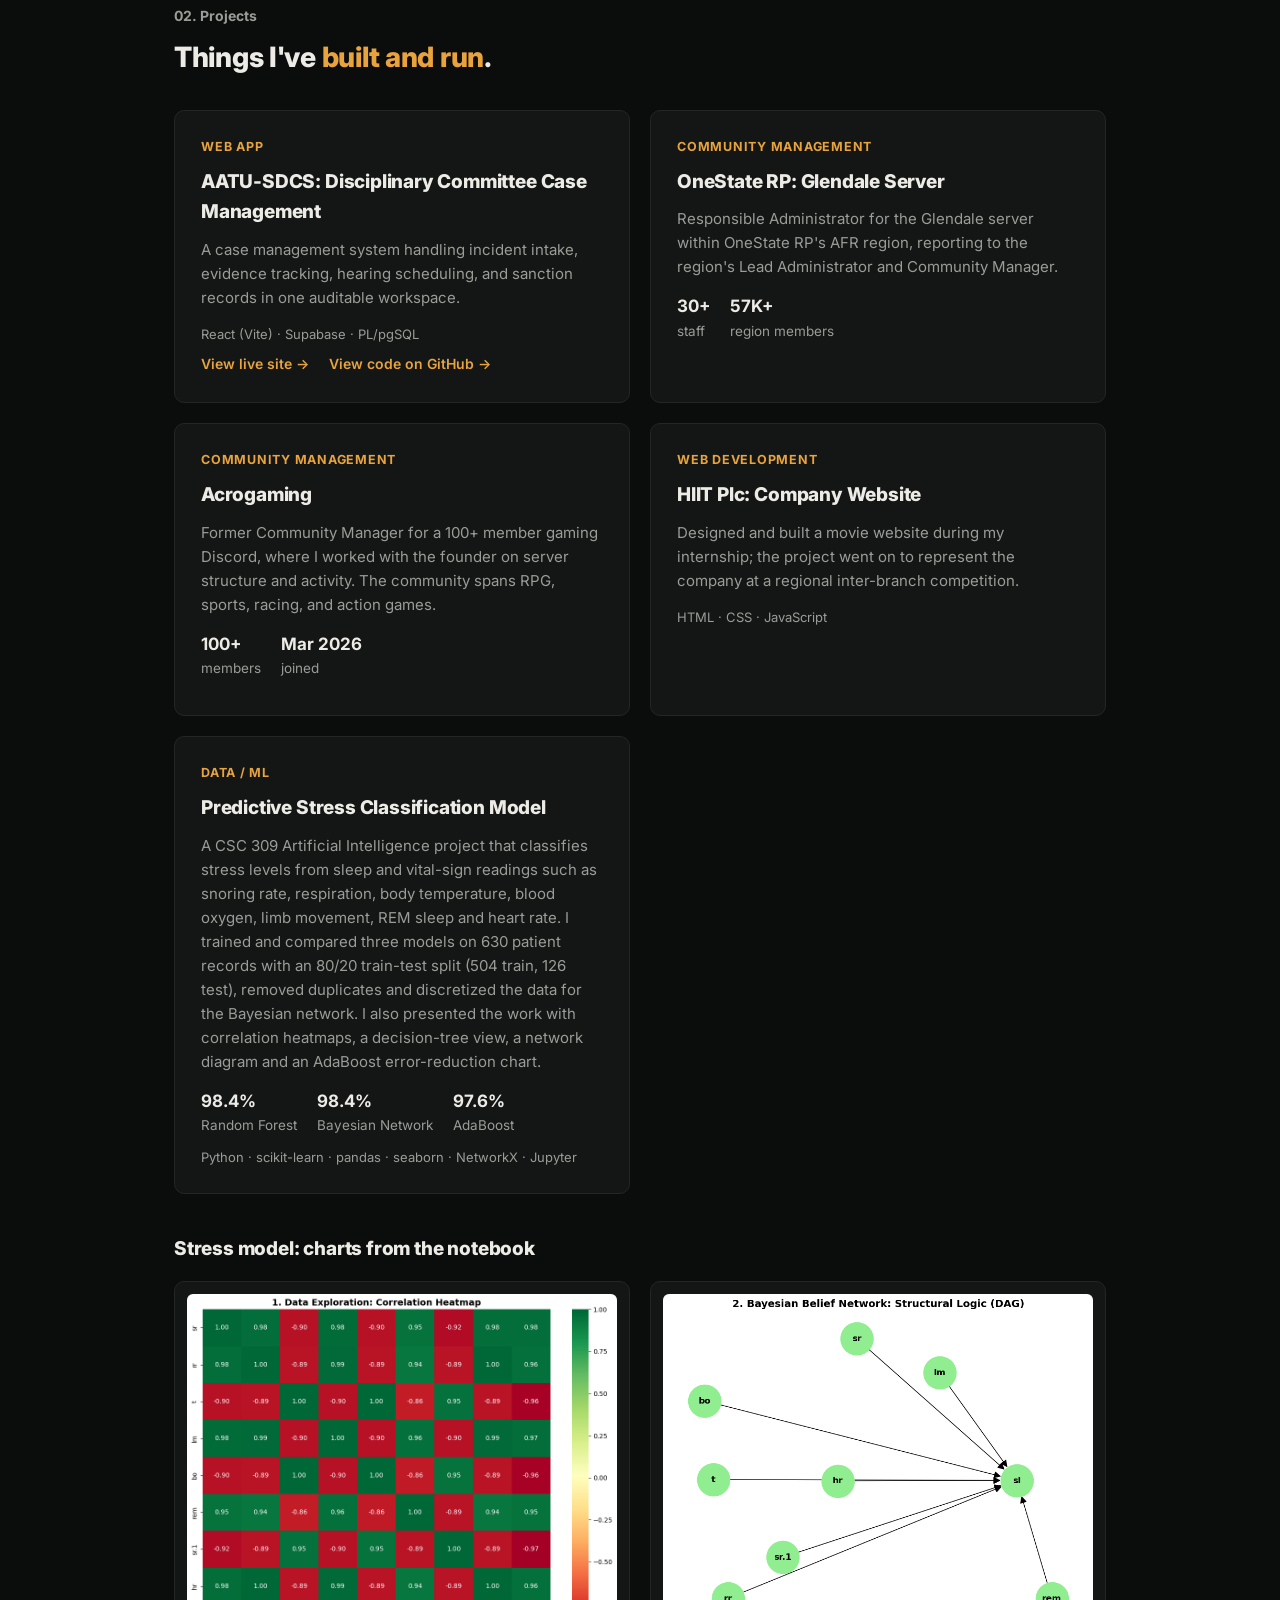
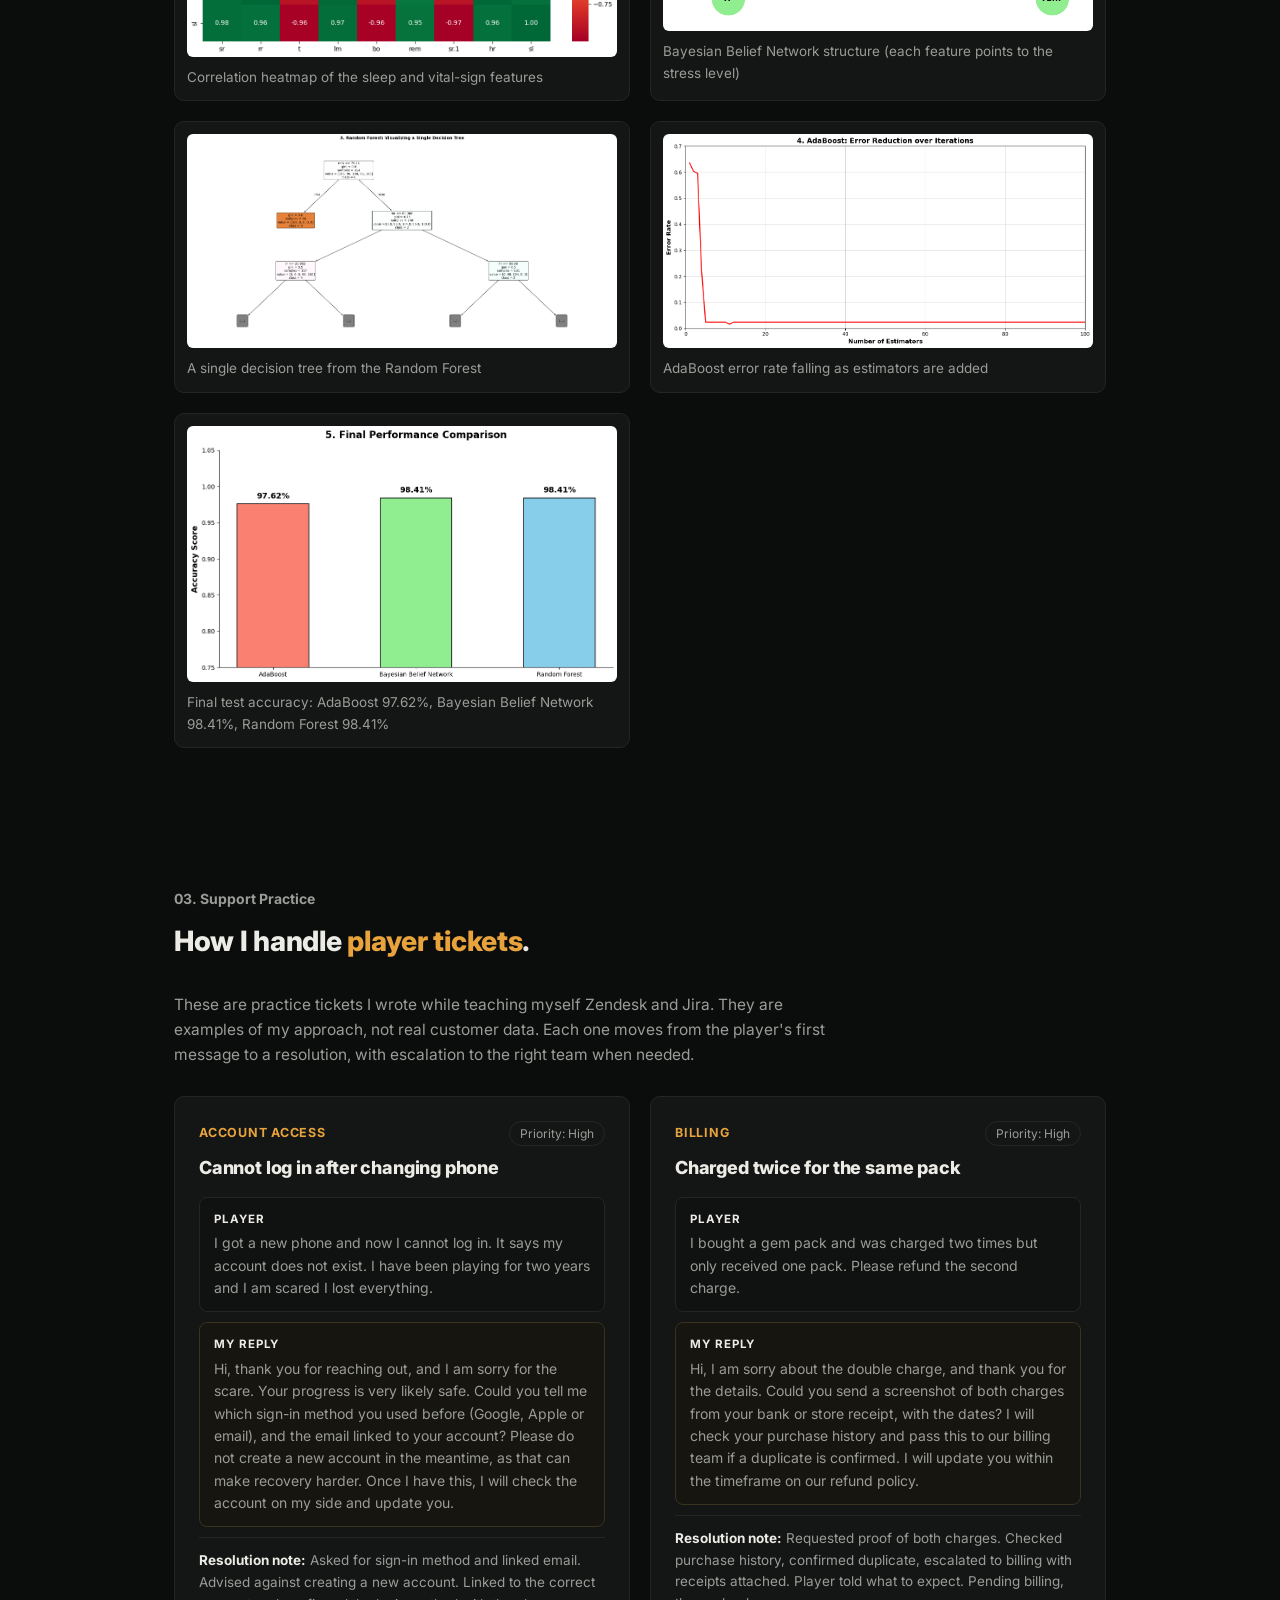
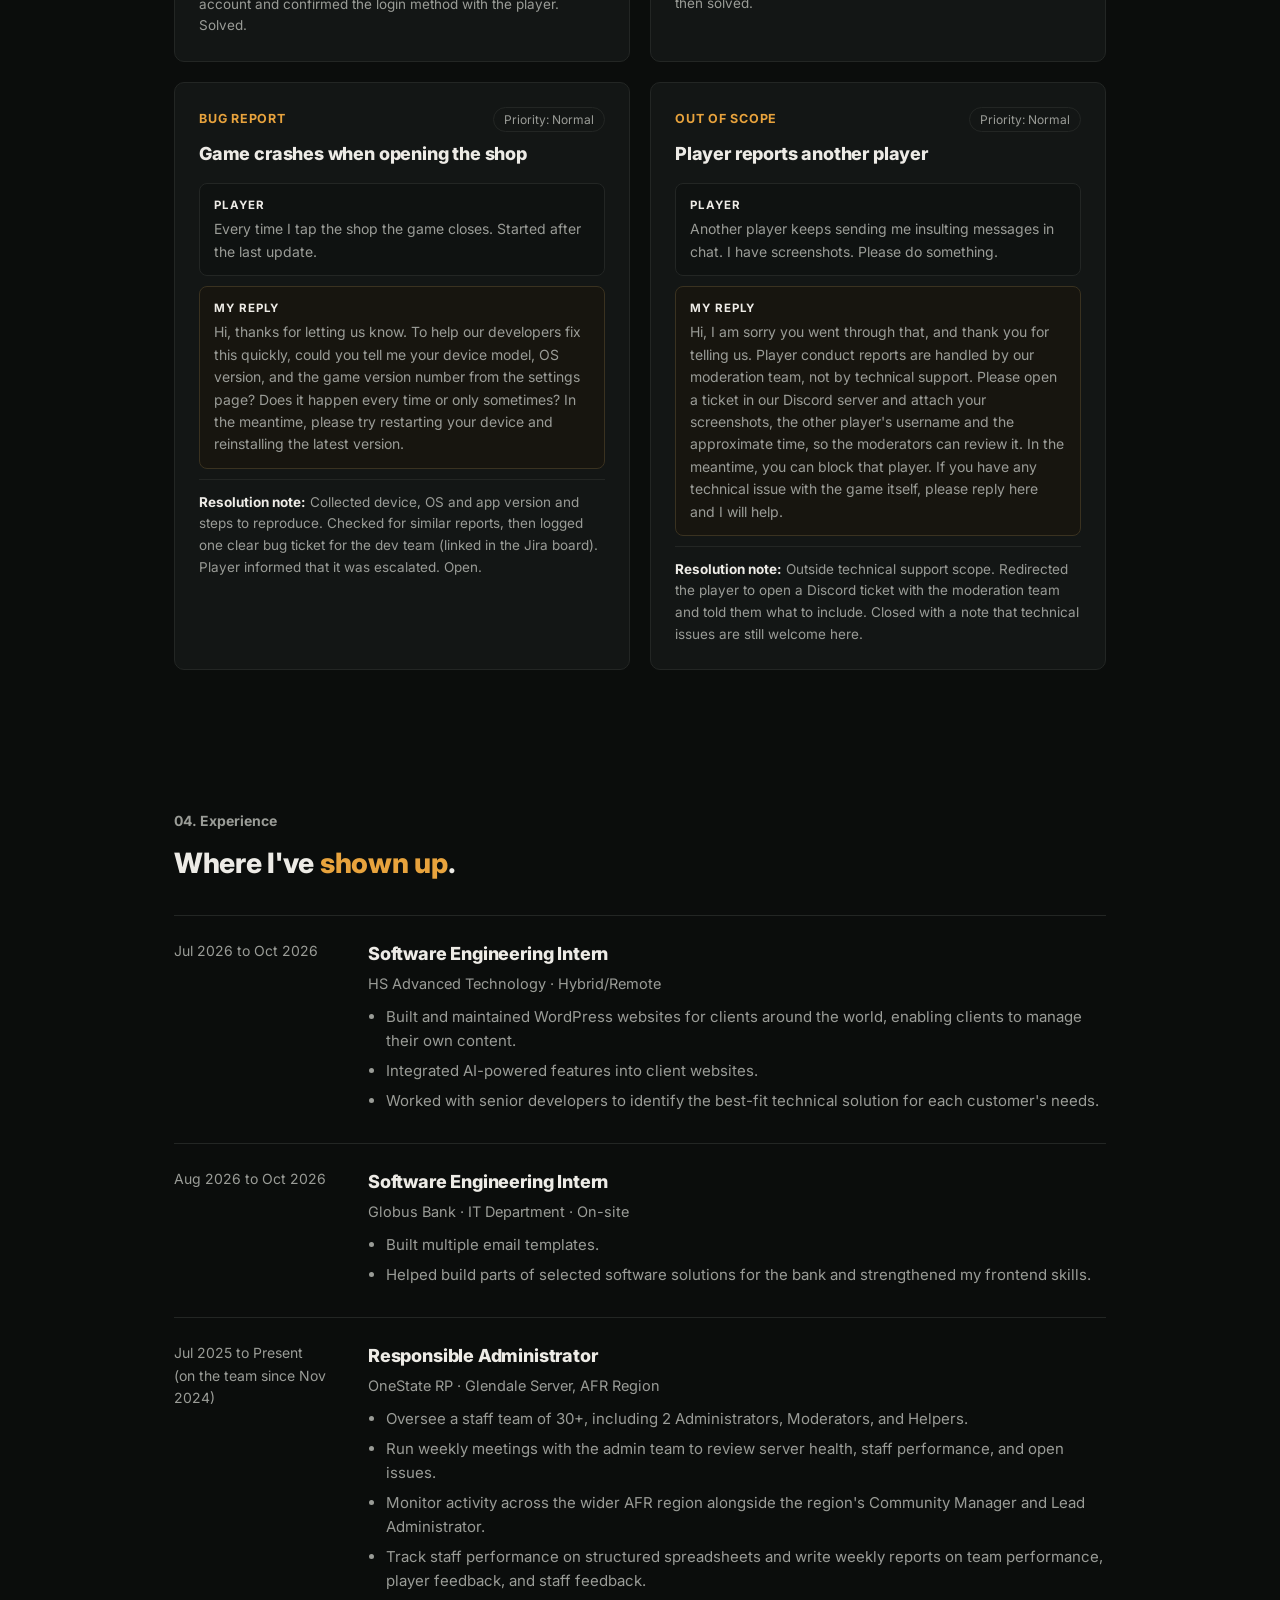
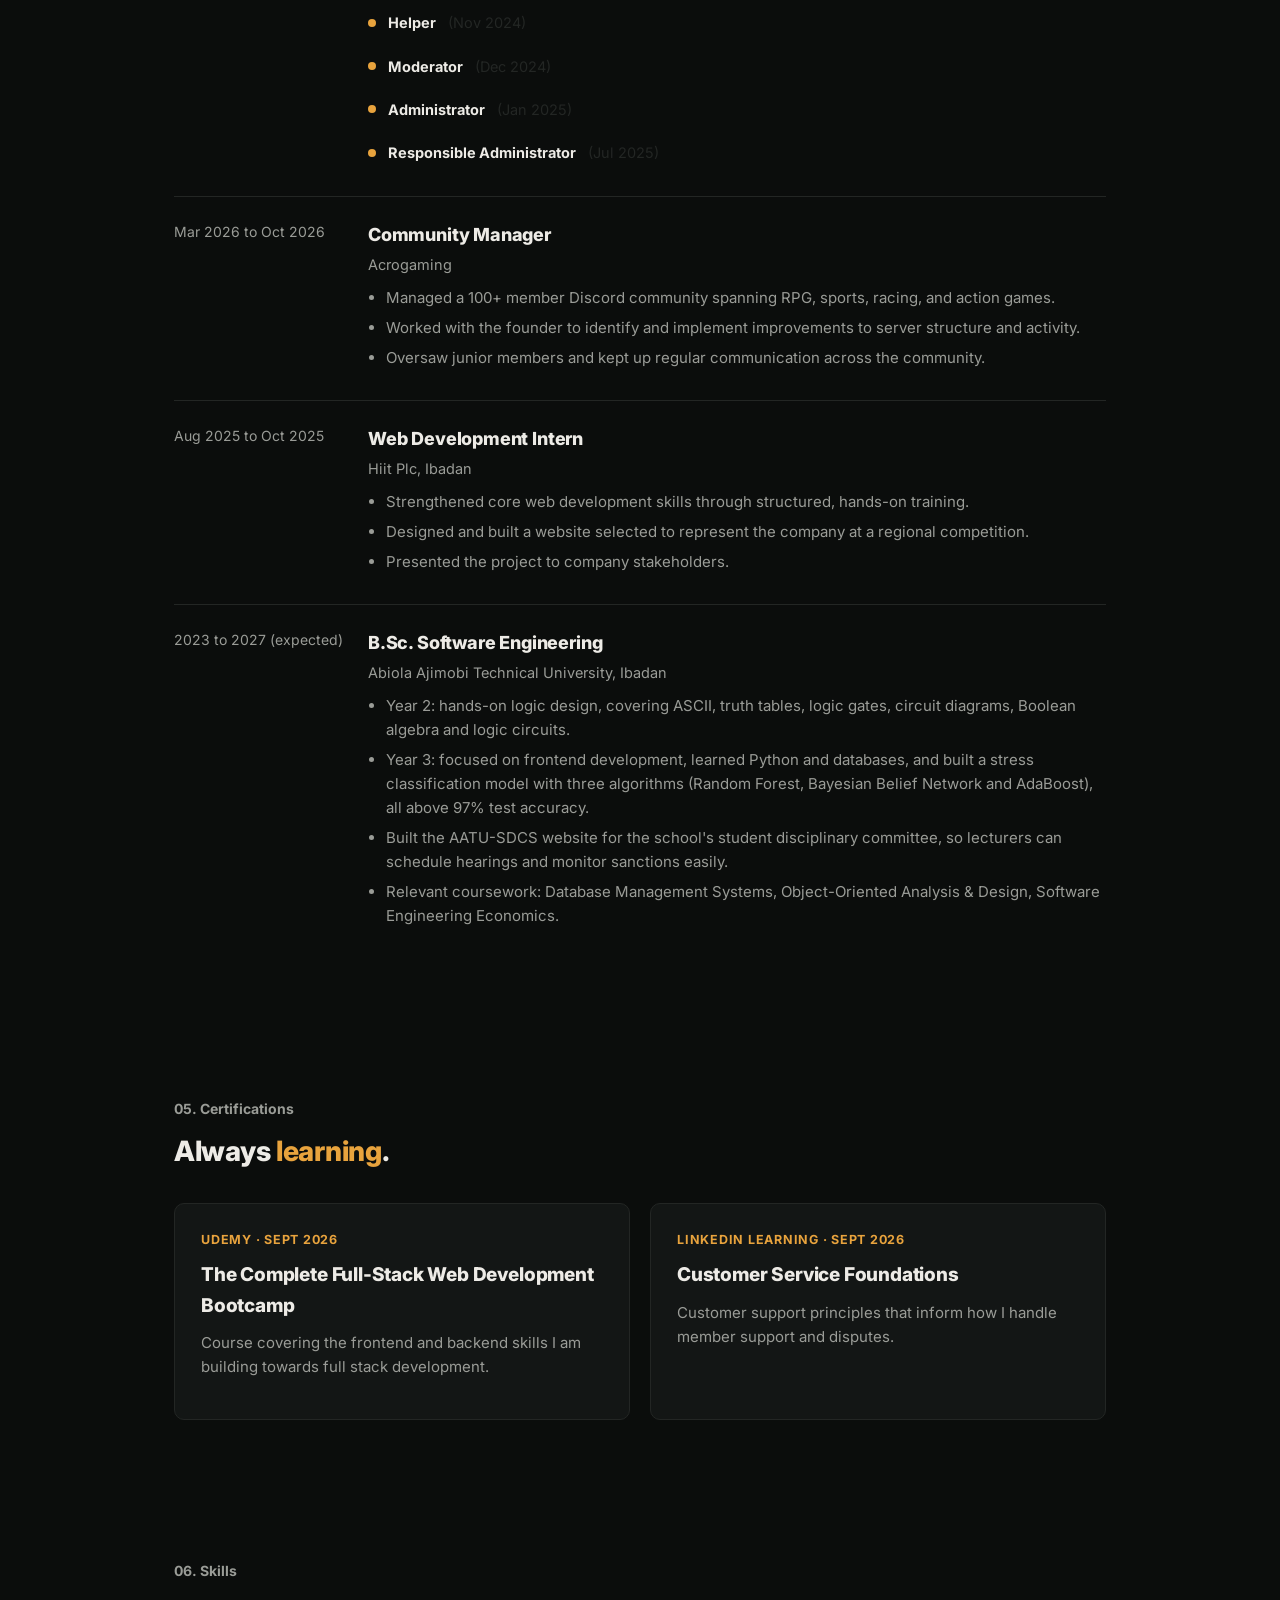
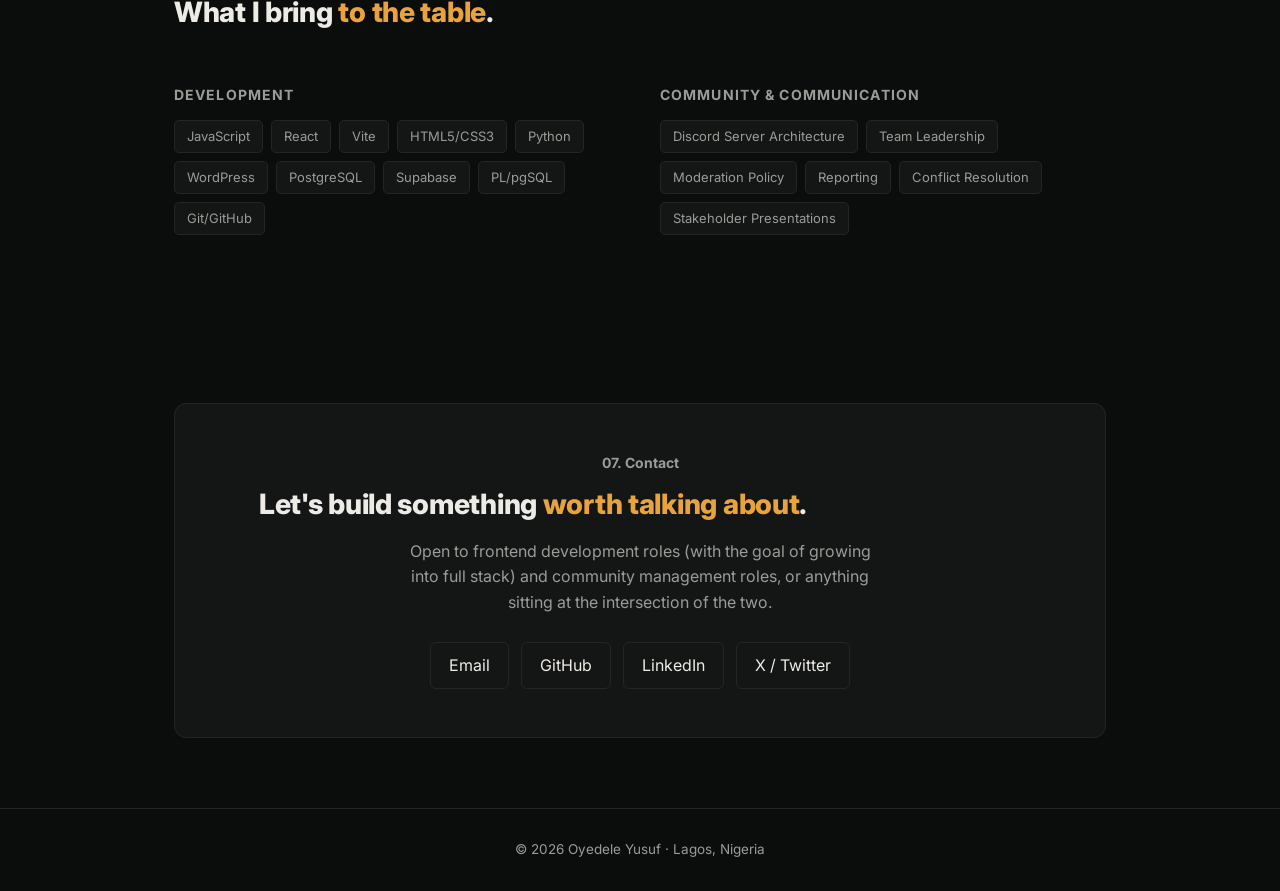
==== commit 61fb8021: "feat:added proof of work" ====
--- a/index.html
+++ b/index.html
@@ -111,6 +111,14 @@
         <div class="stack">Python · scikit-learn · pandas · seaborn · NetworkX · Jupyter</div>
       </div>
     </div>
+    <h3 class="gallery-title">Stress model: charts from the notebook</h3>
+    <div class="gallery">
+      <a class="shot" href="images/model_1.png" target="_blank" rel="noopener"><img src="images/model_1.png" alt="Correlation heatmap of the sleep and vital-sign features" loading="lazy"><span>Correlation heatmap of the sleep and vital-sign features</span></a>
+      <a class="shot" href="images/model_2.png" target="_blank" rel="noopener"><img src="images/model_2.png" alt="Bayesian Belief Network structure (each feature points to the stress level)" loading="lazy"><span>Bayesian Belief Network structure (each feature points to the stress level)</span></a>
+      <a class="shot" href="images/model_3.png" target="_blank" rel="noopener"><img src="images/model_3.png" alt="A single decision tree from the Random Forest" loading="lazy"><span>A single decision tree from the Random Forest</span></a>
+      <a class="shot" href="images/model_4.png" target="_blank" rel="noopener"><img src="images/model_4.png" alt="AdaBoost error rate falling as estimators are added" loading="lazy"><span>AdaBoost error rate falling as estimators are added</span></a>
+      <a class="shot" href="images/model_5.png" target="_blank" rel="noopener"><img src="images/model_5.png" alt="Final test accuracy: AdaBoost 97.62%, Bayesian Belief Network 98.41%, Random Forest 98.41%" loading="lazy"><span>Final test accuracy: AdaBoost 97.62%, Bayesian Belief Network 98.41%, Random Forest 98.41%</span></a>
+    </div>
   </section>
 
   <section id="support">
--- a/style.css
+++ b/style.css
@@ -63,11 +63,7 @@
   .card .meta-row { display: flex; gap: 20px; font-size: 13.5px; color: var(--muted); margin-bottom: 10px; }
   .card .meta-row b { color: var(--text); display: block; font-size: 17px; }
   .card .stack { font-size: 13px; color: var(--muted); }
-<<<<<<< HEAD
   .card a.view { font-size: 14px; font-weight: 600; display: inline-block; margin-top: 8px; margin-right: 16px; }
-=======
-  .card a.view { font-size: 14px; font-weight: 600; display: inline-block; margin-top: 8px; }
->>>>>>> 58a06cf7834e52f735849bb0e64ed5e0218cc0e1
 
   .timeline-item { display: grid; grid-template-columns: 170px 1fr; gap: 24px; padding: 24px 0; border-top: 1px solid var(--line); }
   .timeline-item:first-child { border-top: none; }
@@ -95,7 +91,6 @@
   .contact-links a { border: 1px solid var(--line); padding: 10px 18px; border-radius: 6px; color: var(--text); }
   .contact-links a:hover { border-color: var(--accent); text-decoration: none; }
 
-<<<<<<< HEAD
   footer { text-align: center; padding: 30px 0; color: var(--muted); font-size: 13.5px; border-top: 1px solid var(--line); }
   .section-intro { color: var(--muted); max-width: 680px; margin: 0 0 28px; font-size: 15.5px; }
   .ticket-grid { display: grid; grid-template-columns: repeat(2, 1fr); gap: 20px; }
@@ -111,6 +106,10 @@
   .ticket .msg.agent { background: #17150F; border: 1px solid #3A3220; }
   .ticket .resolution { font-size: 13.5px; color: var(--muted); border-top: 1px solid var(--line); padding-top: 12px; margin-top: 4px; }
   .ticket .resolution b { color: var(--text); }
-=======
-  footer { text-align: center; padding: 30px 0; color: var(--muted); font-size: 13.5px; border-top: 1px solid var(--line); }
->>>>>>> 58a06cf7834e52f735849bb0e64ed5e0218cc0e1
+
+  .gallery-title { font-size: 19px; margin: 40px 0 16px; }
+  .gallery { display: grid; grid-template-columns: repeat(2, 1fr); gap: 20px; }
+  @media (max-width: 800px) { .gallery { grid-template-columns: 1fr; } }
+  .shot { display: block; background: var(--panel); border: 1px solid var(--line); border-radius: 10px; padding: 12px; color: var(--muted); font-size: 13.5px; }
+  .shot:hover { text-decoration: none; border-color: var(--accent); }
+  .shot img { width: 100%; height: auto; border-radius: 6px; display: block; background: #fff; margin-bottom: 10px; }
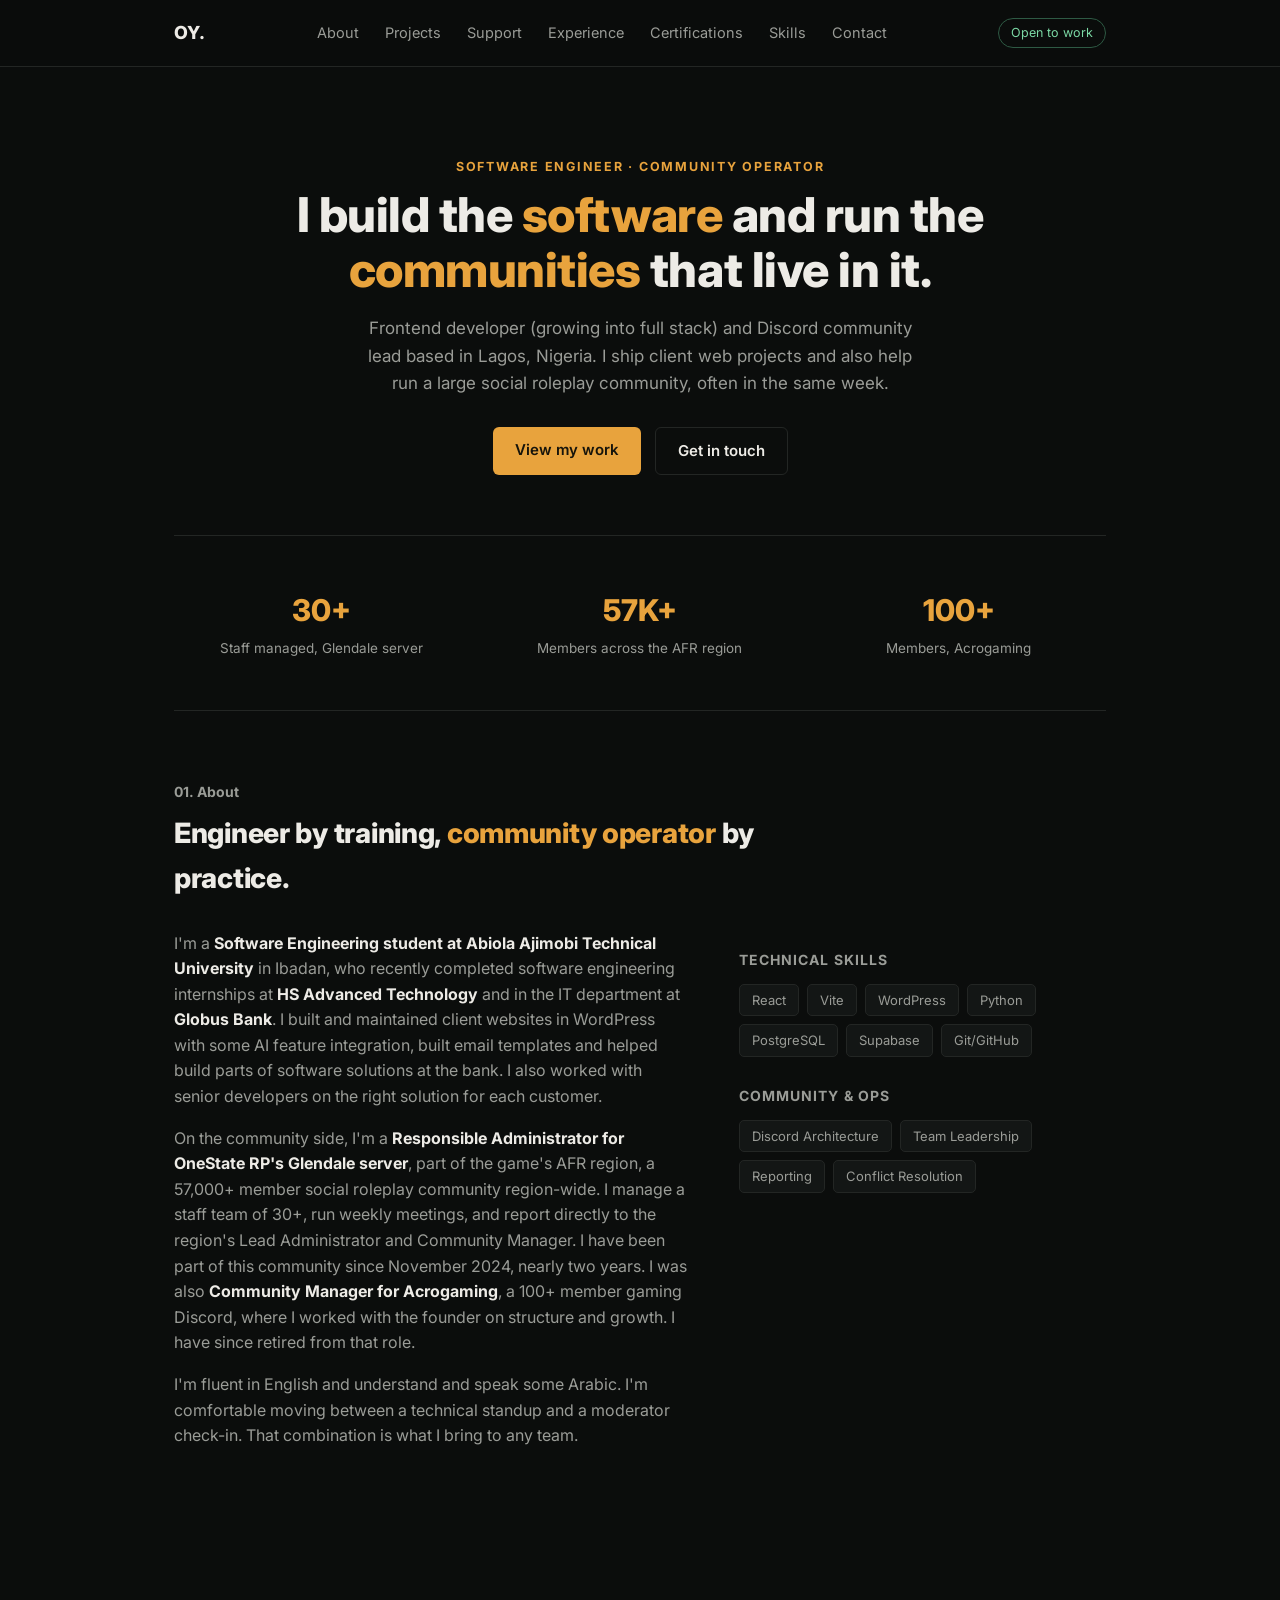
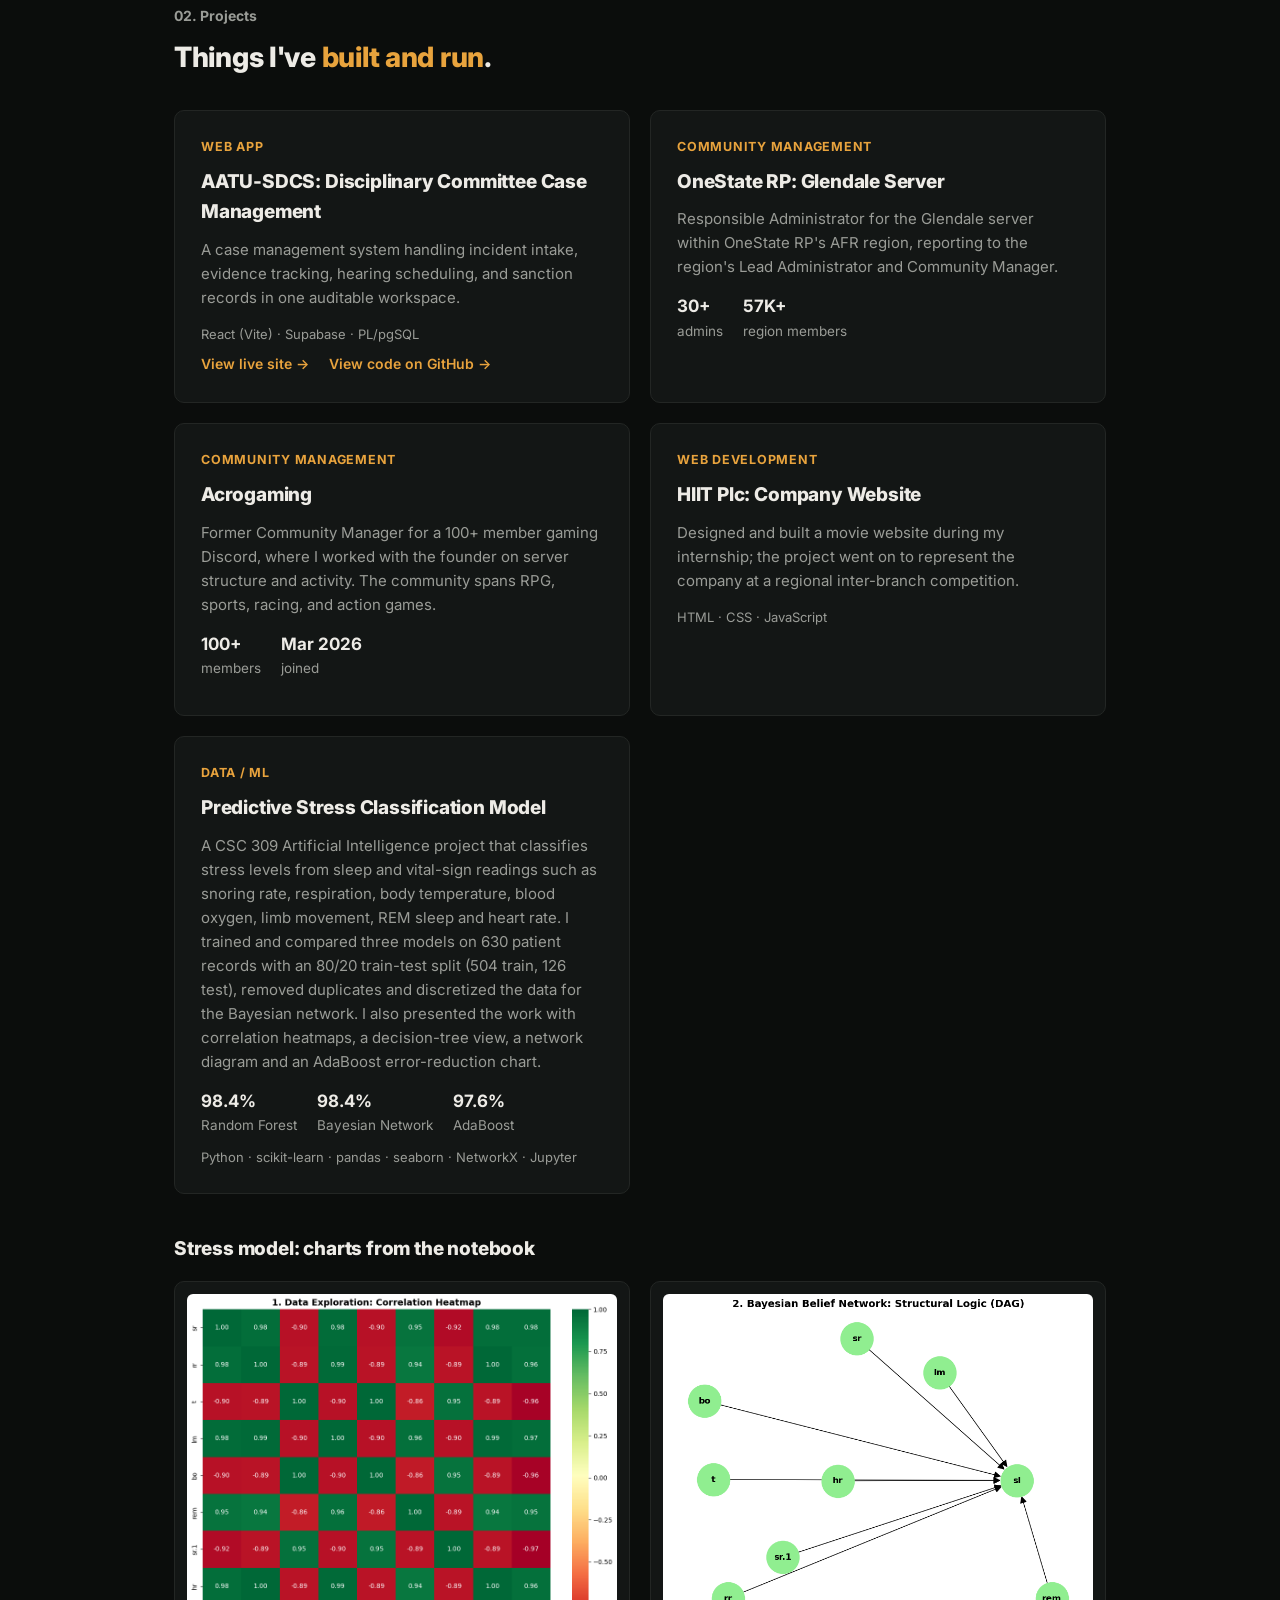
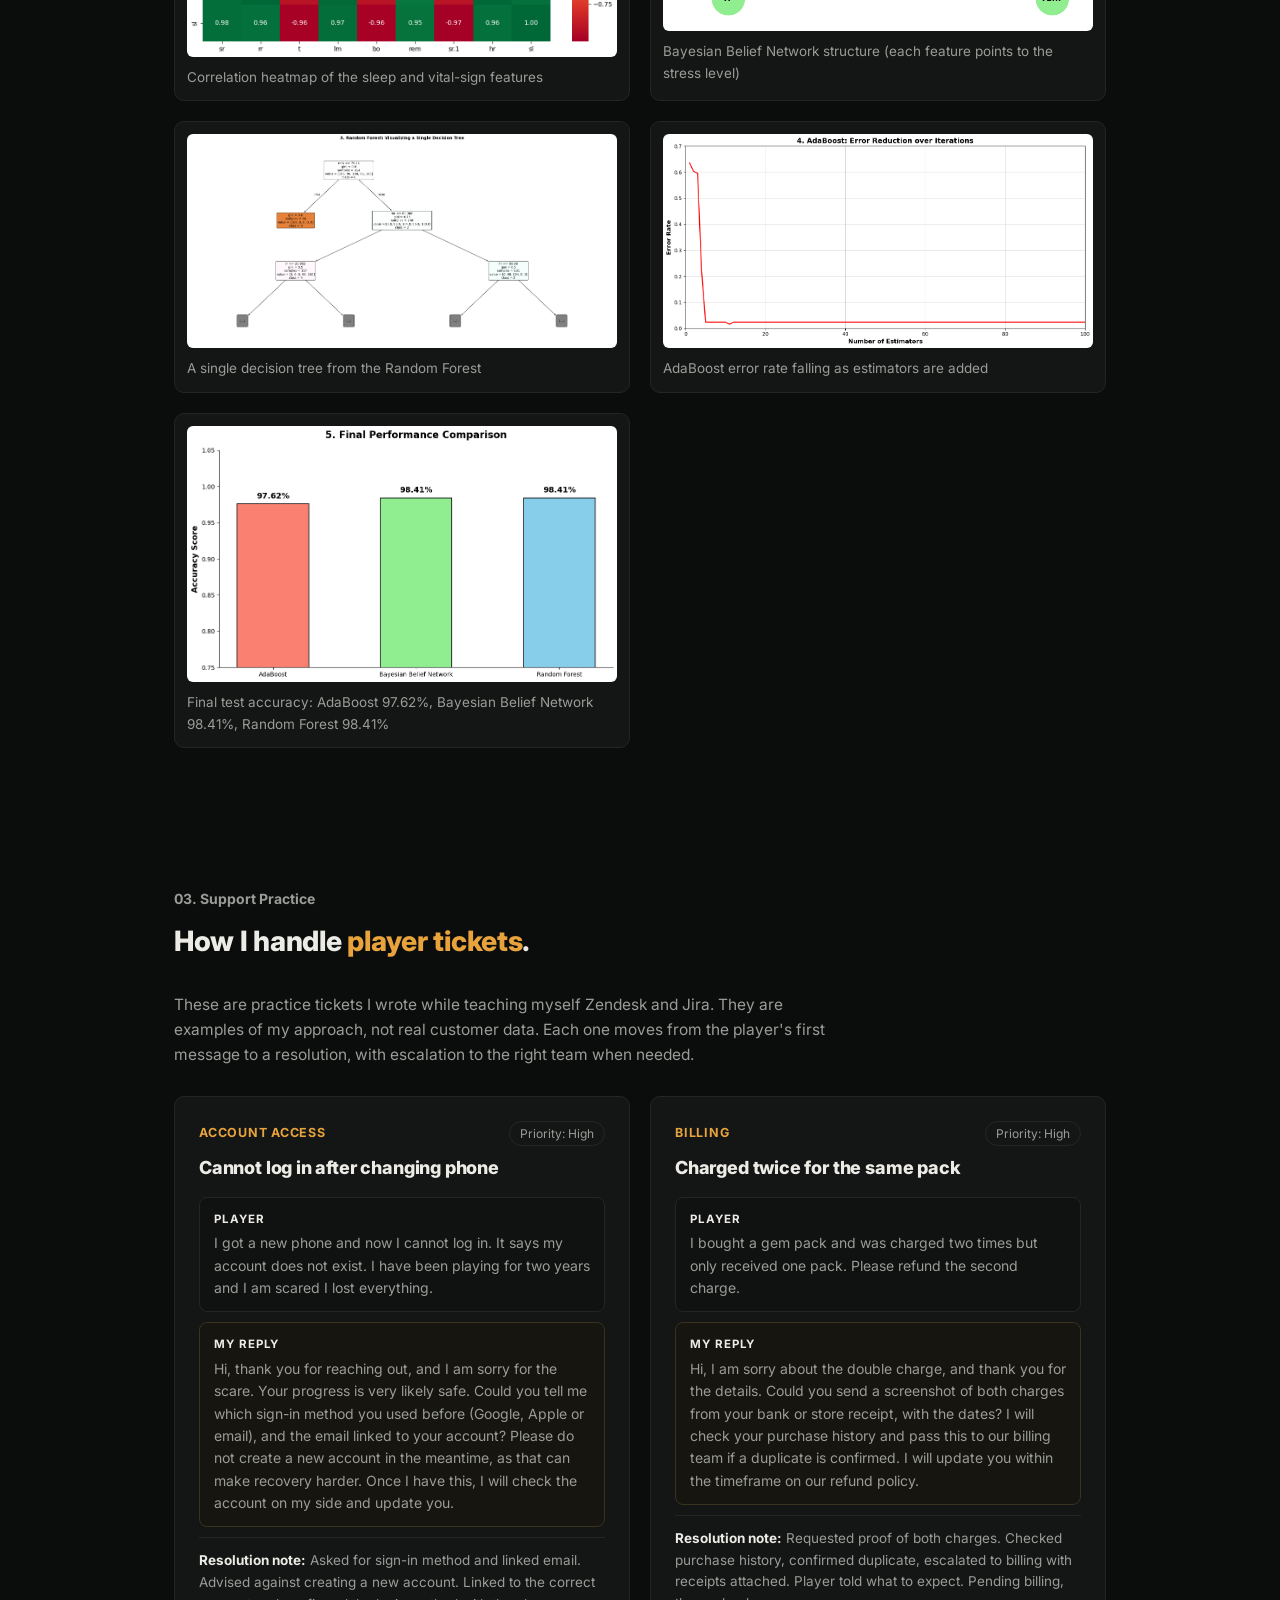
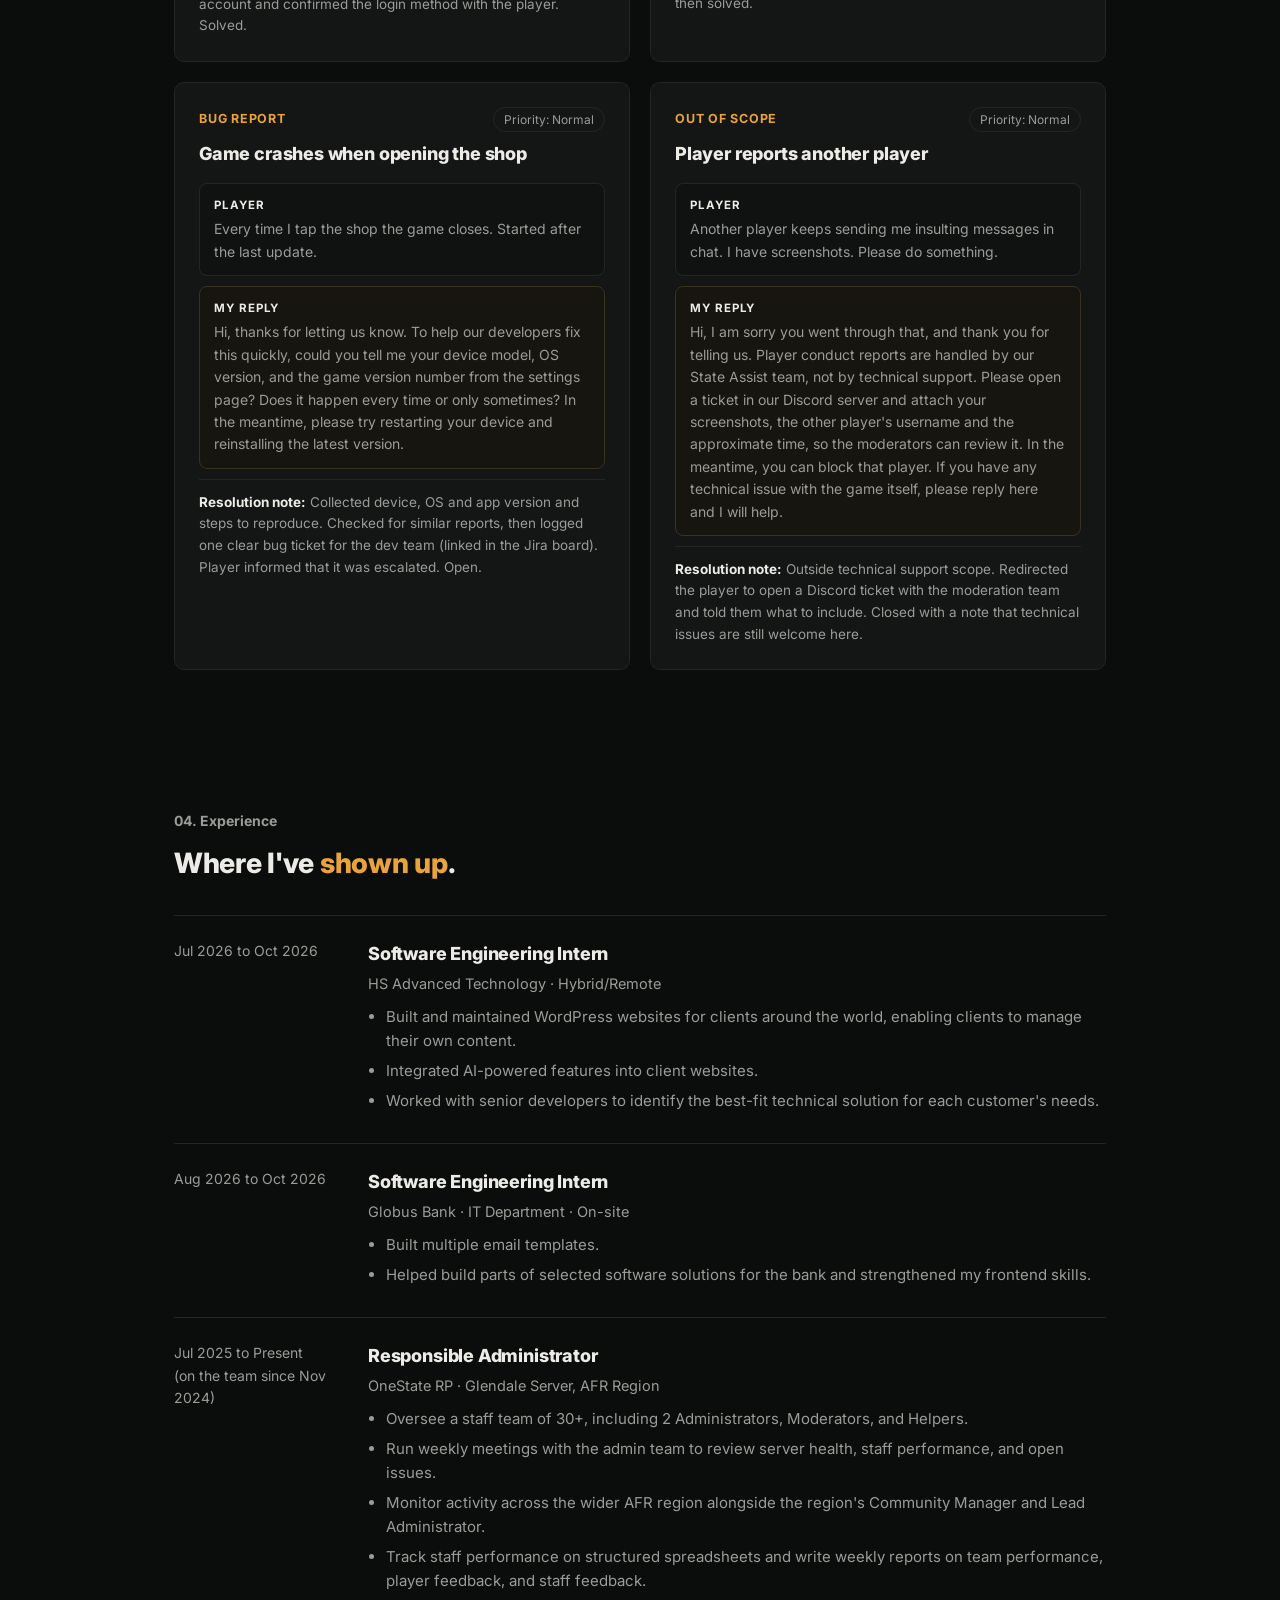
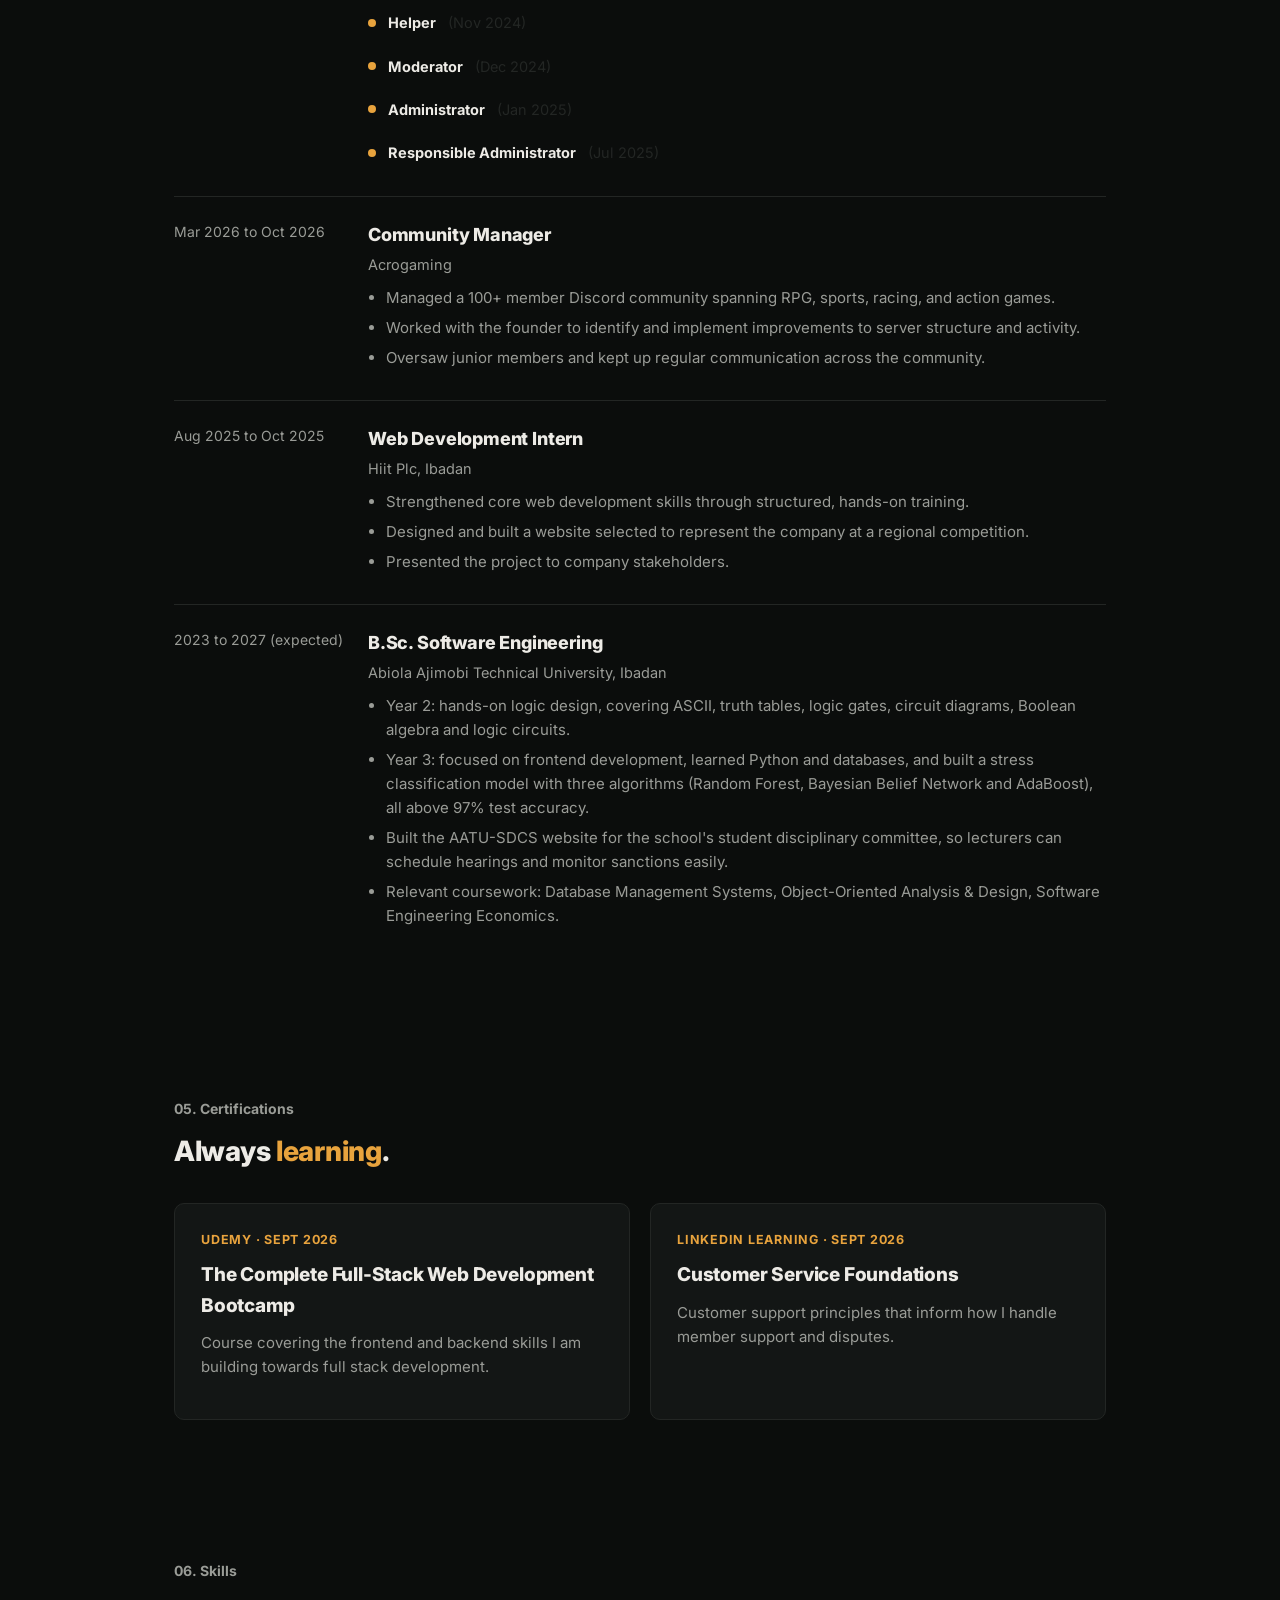
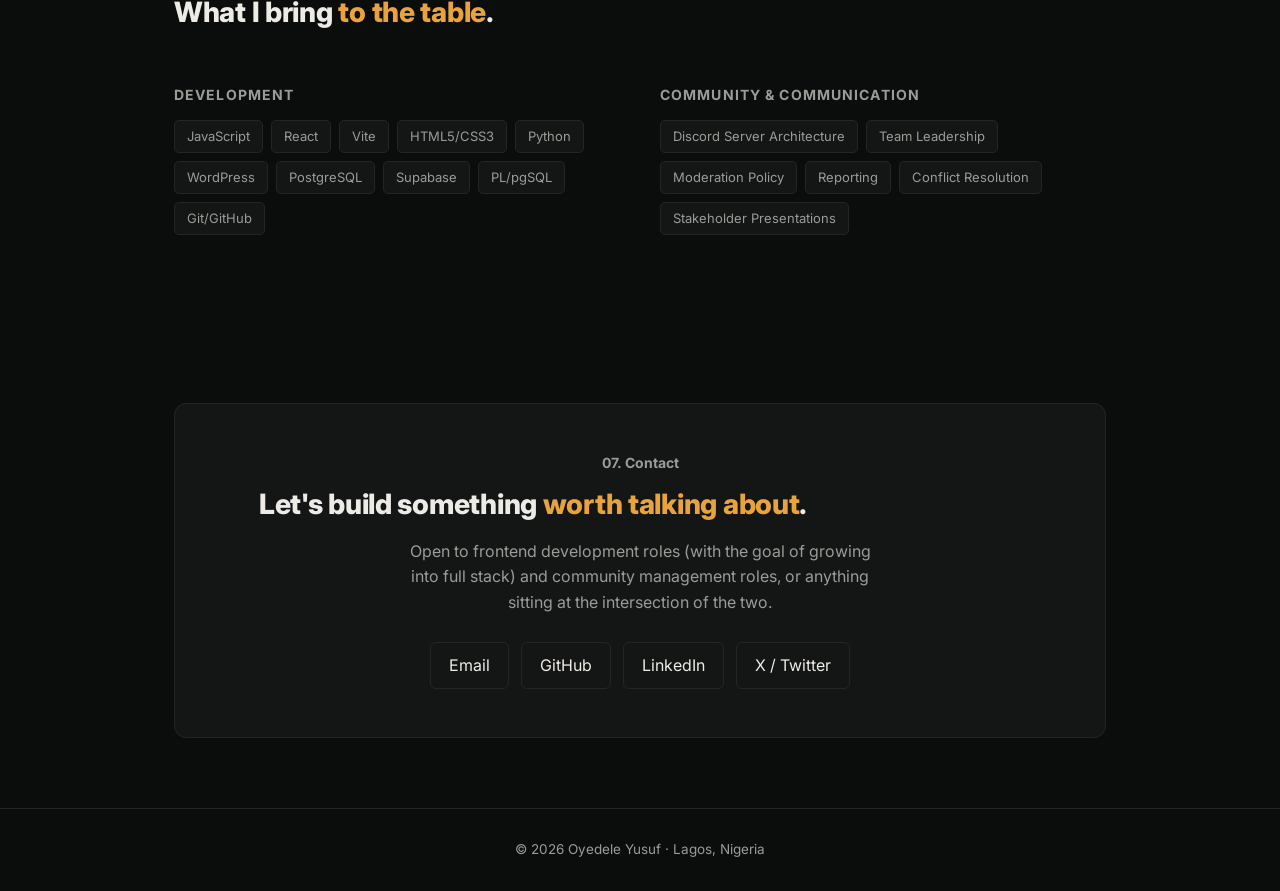
==== commit 58a8c171: "feat: updated info" ====
--- a/index.html
+++ b/index.html
@@ -89,7 +89,7 @@
         <div class="kicker">Community management</div>
         <h3>OneState RP: Glendale Server</h3>
         <p>Responsible Administrator for the Glendale server within OneState RP's AFR region, reporting to the region's Lead Administrator and Community Manager.</p>
-        <div class="meta-row"><div><b>30+</b>staff</div><div><b>57K+</b>region members</div></div>
+        <div class="meta-row"><div><b>30+</b>admins</div><div><b>57K+</b>region members</div></div>
       </div>
       <div class="card">
         <div class="kicker">Community management</div>
@@ -151,7 +151,7 @@
         <div class="ticket-head"><span class="kicker">Out of scope</span><span class="prio">Priority: Normal</span></div>
         <h3>Player reports another player</h3>
         <div class="msg player"><b>Player</b>Another player keeps sending me insulting messages in chat. I have screenshots. Please do something.</div>
-        <div class="msg agent"><b>My reply</b>Hi, I am sorry you went through that, and thank you for telling us. Player conduct reports are handled by our moderation team, not by technical support. Please open a ticket in our Discord server and attach your screenshots, the other player's username and the approximate time, so the moderators can review it. In the meantime, you can block that player. If you have any technical issue with the game itself, please reply here and I will help.</div>
+        <div class="msg agent"><b>My reply</b>Hi, I am sorry you went through that, and thank you for telling us. Player conduct reports are handled by our State Assist team, not by technical support. Please open a ticket in our Discord server and attach your screenshots, the other player's username and the approximate time, so the moderators can review it. In the meantime, you can block that player. If you have any technical issue with the game itself, please reply here and I will help.</div>
         <div class="resolution"><b>Resolution note:</b> Outside technical support scope. Redirected the player to open a Discord ticket with the moderation team and told them what to include. Closed with a note that technical issues are still welcome here.</div>
       </div>
     </div>
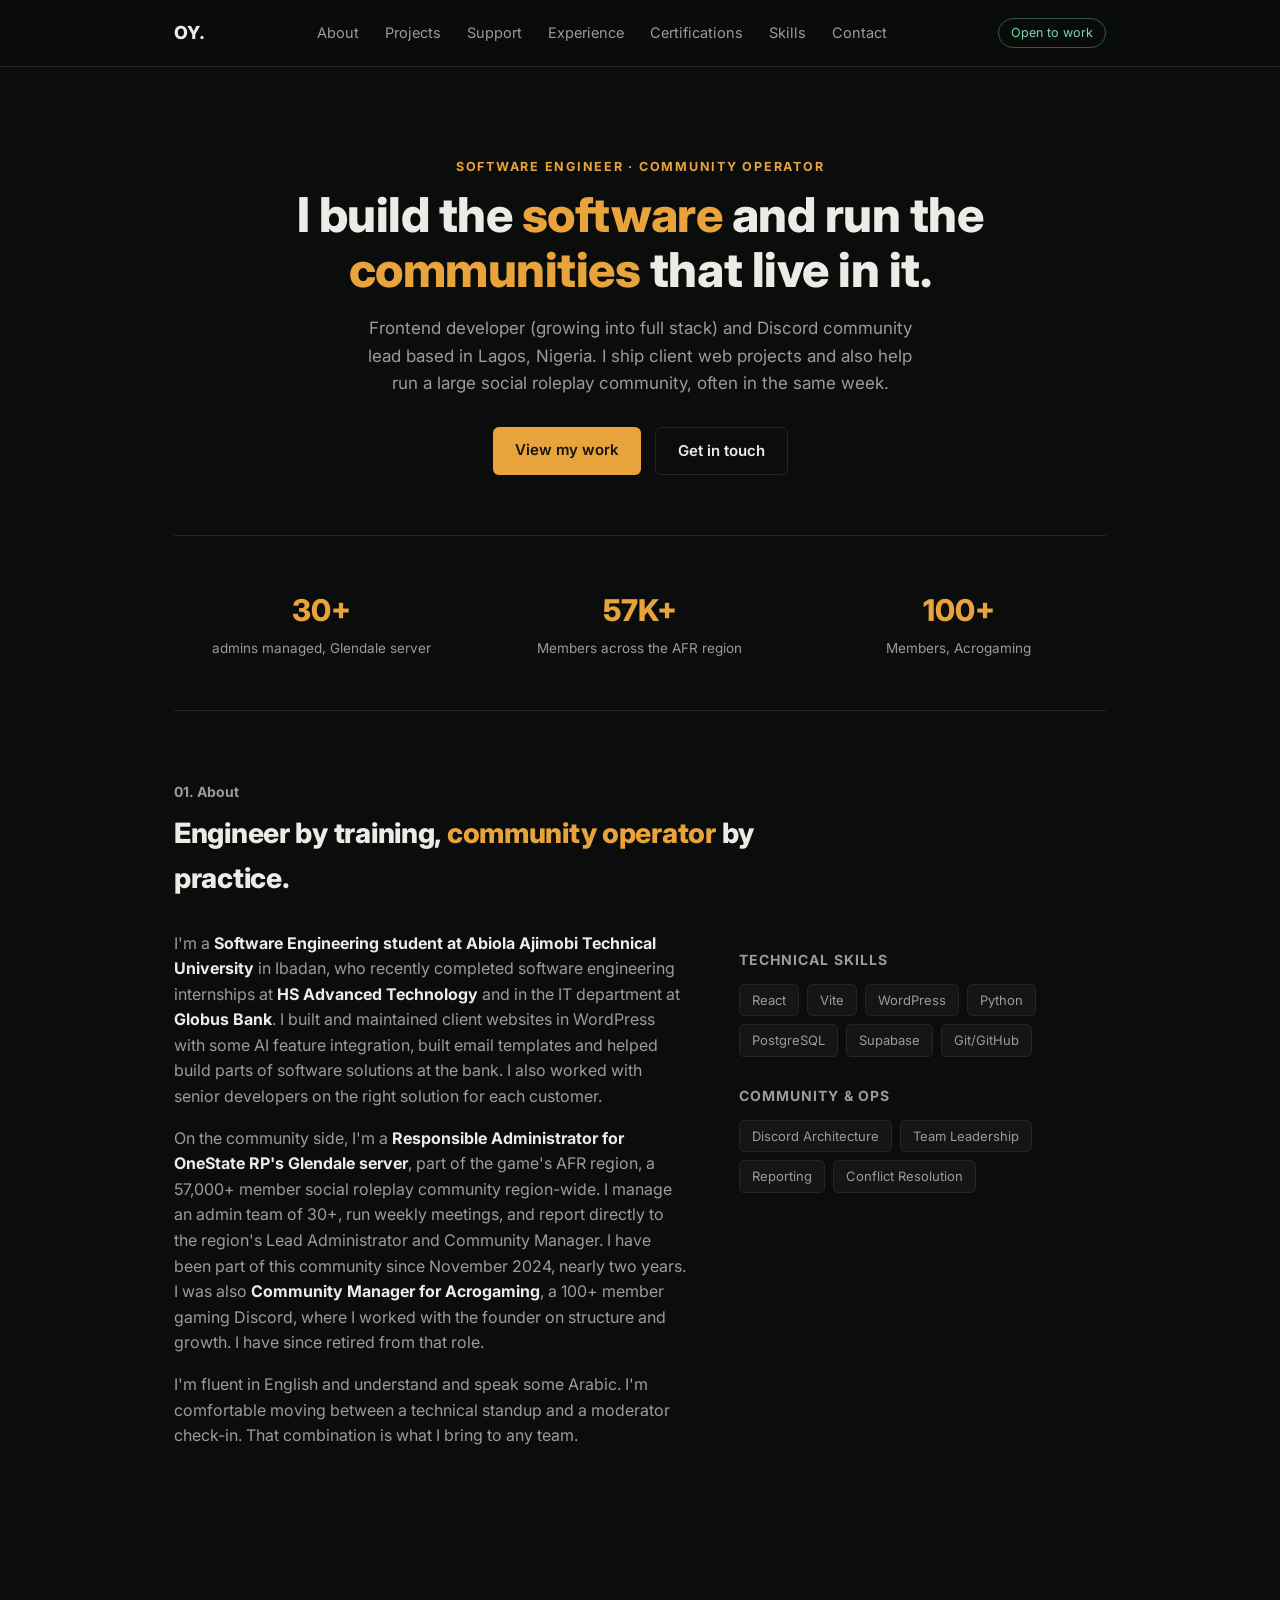
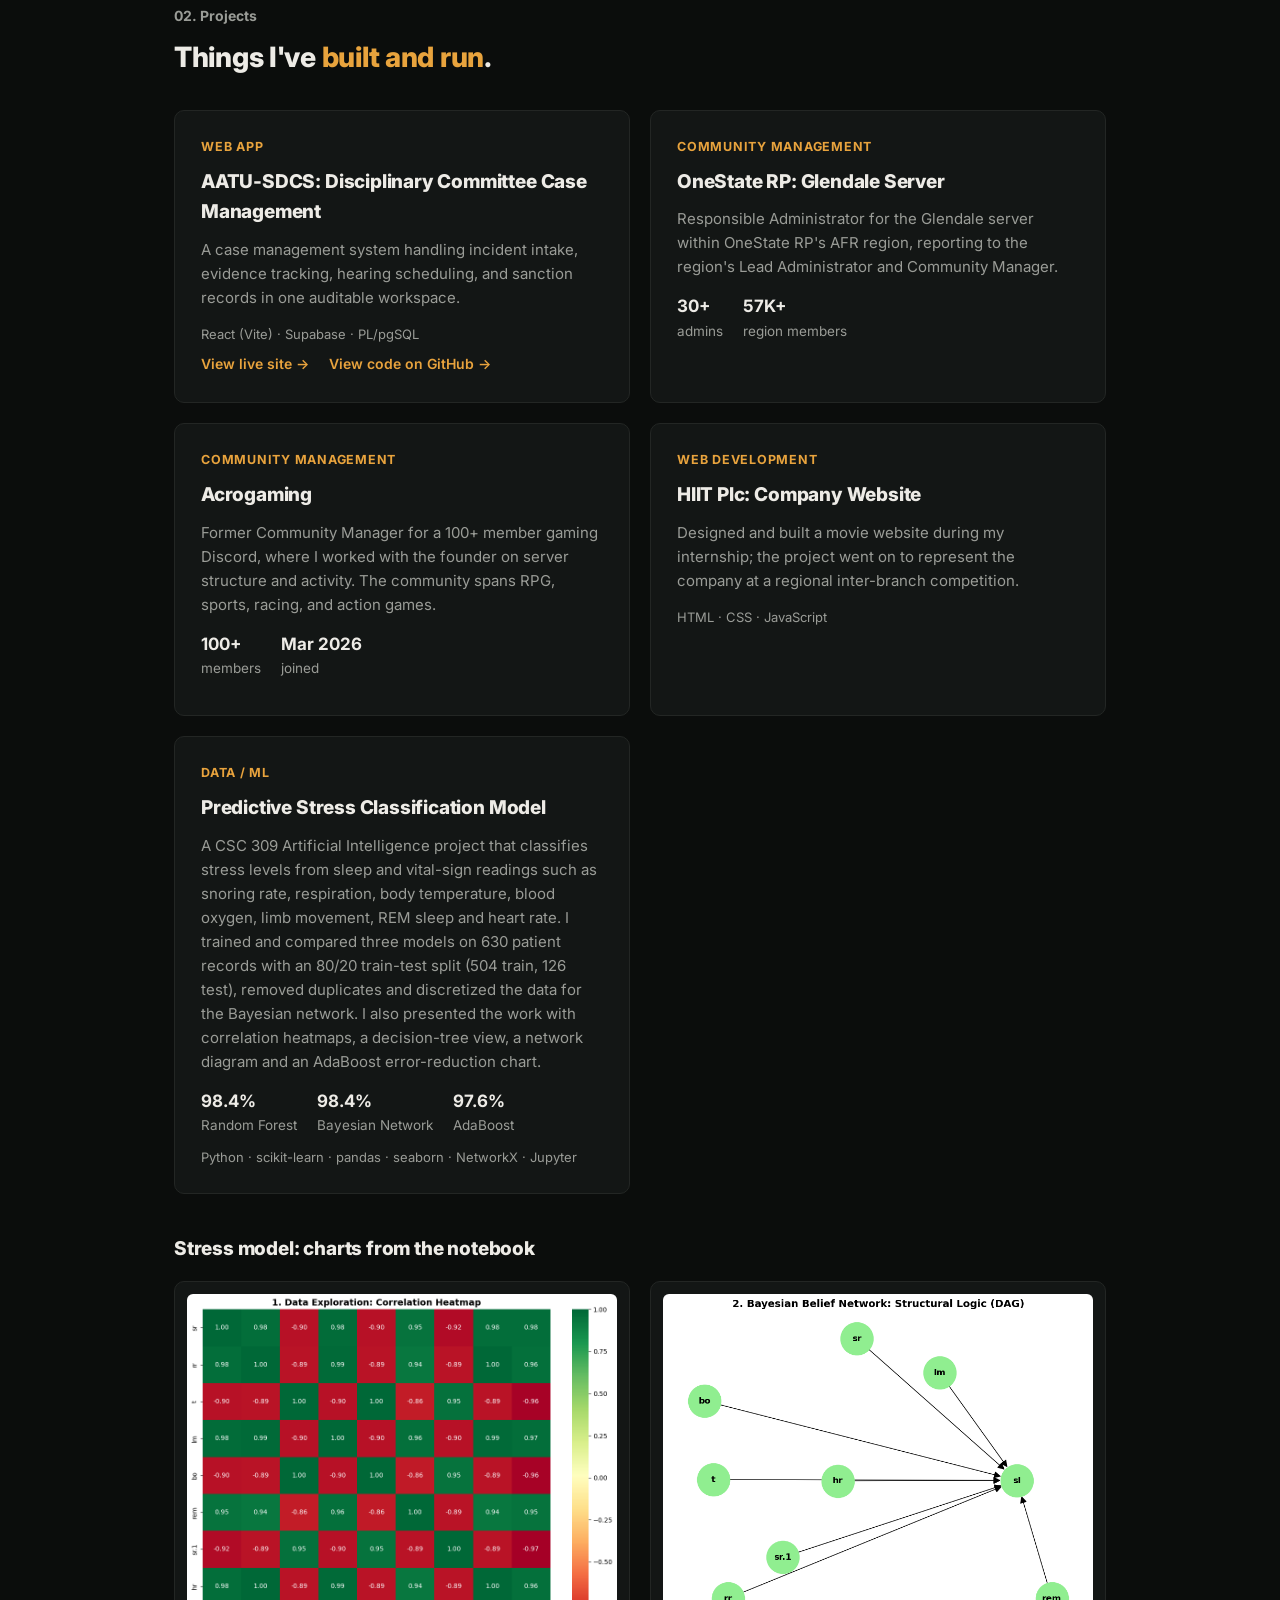
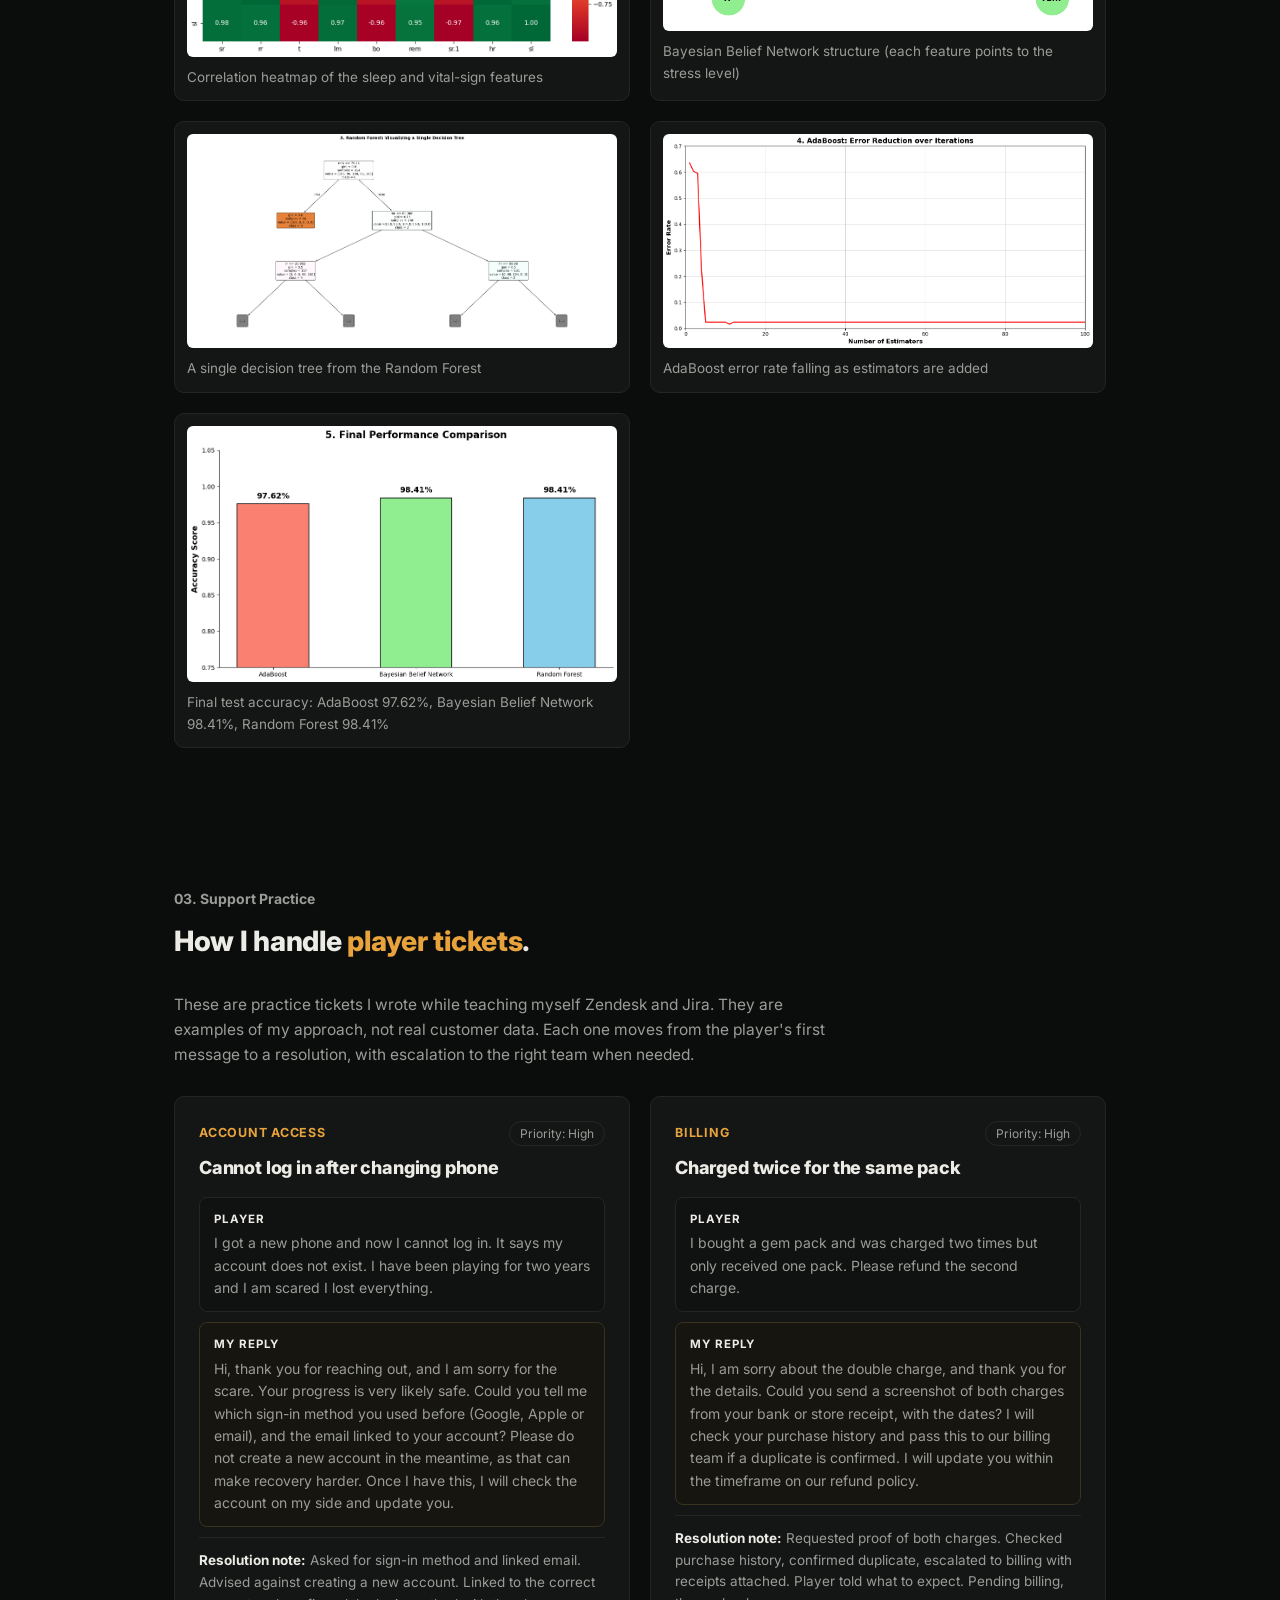
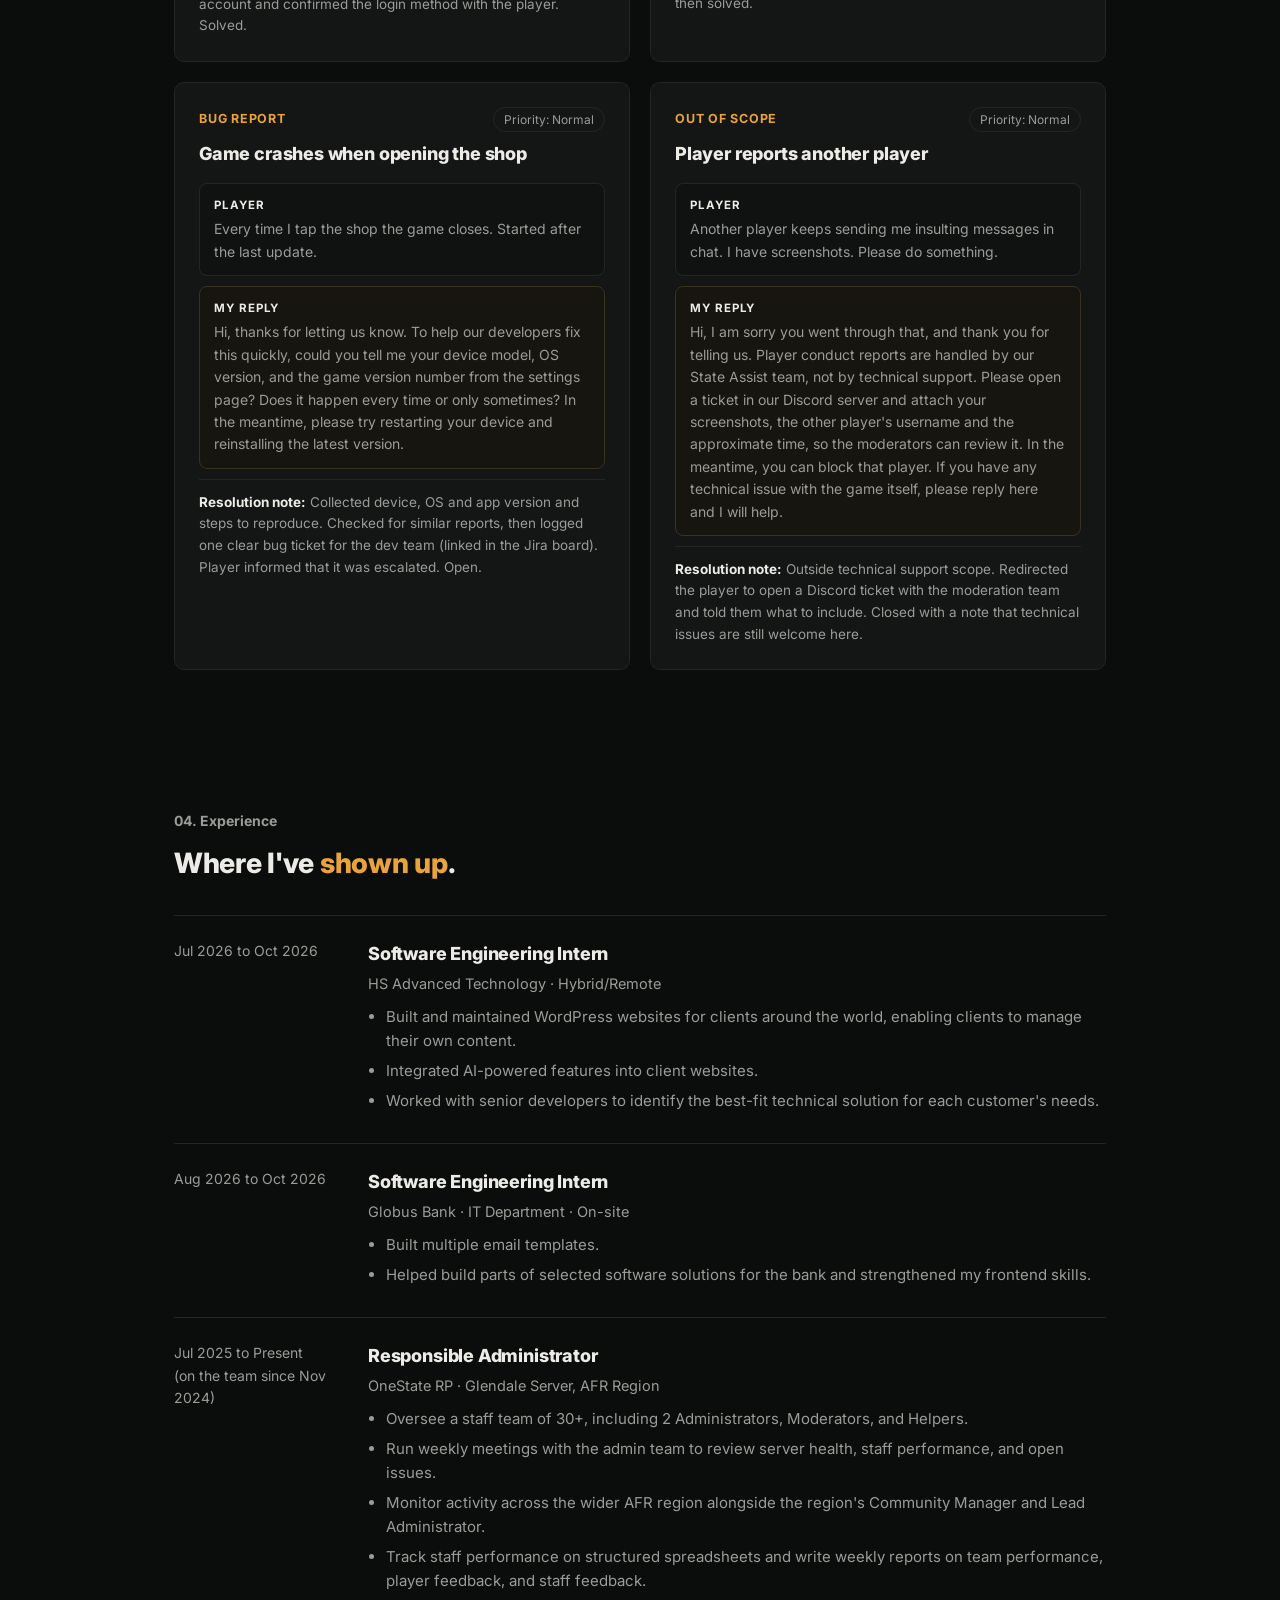
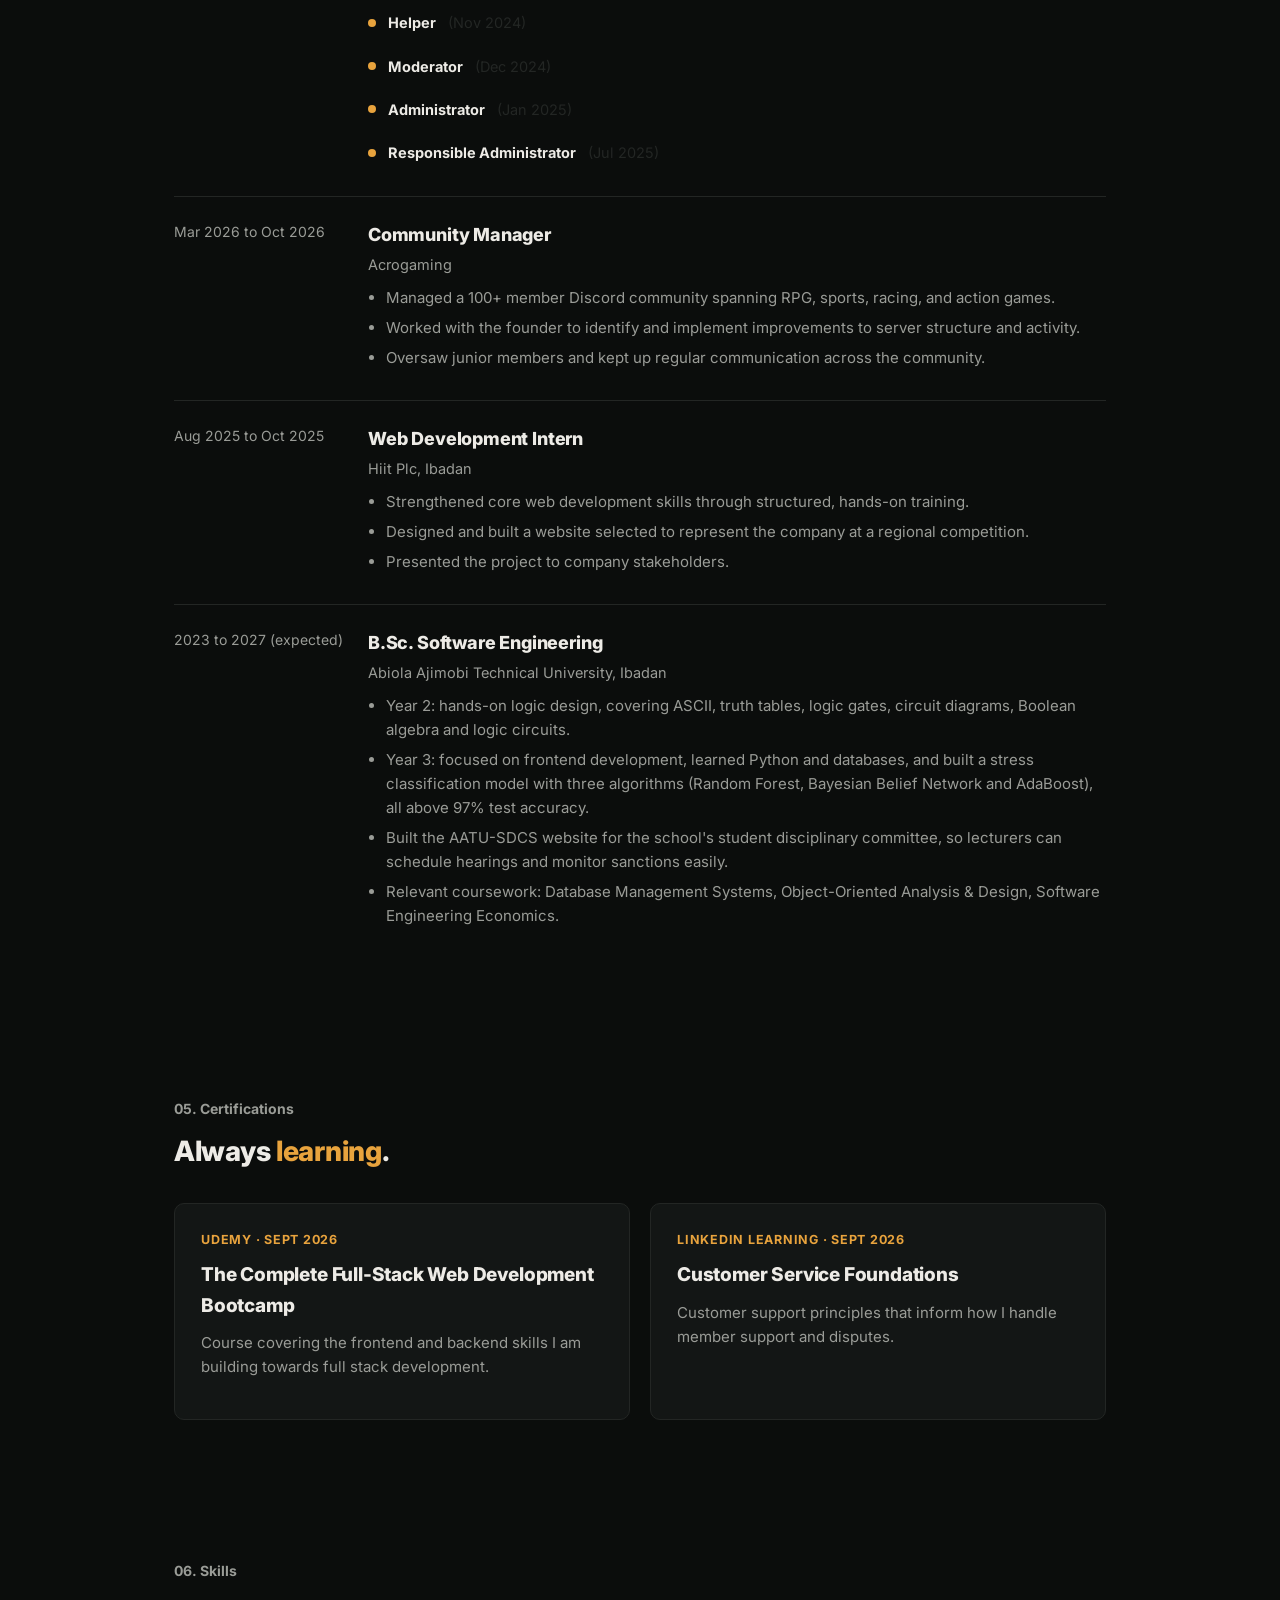
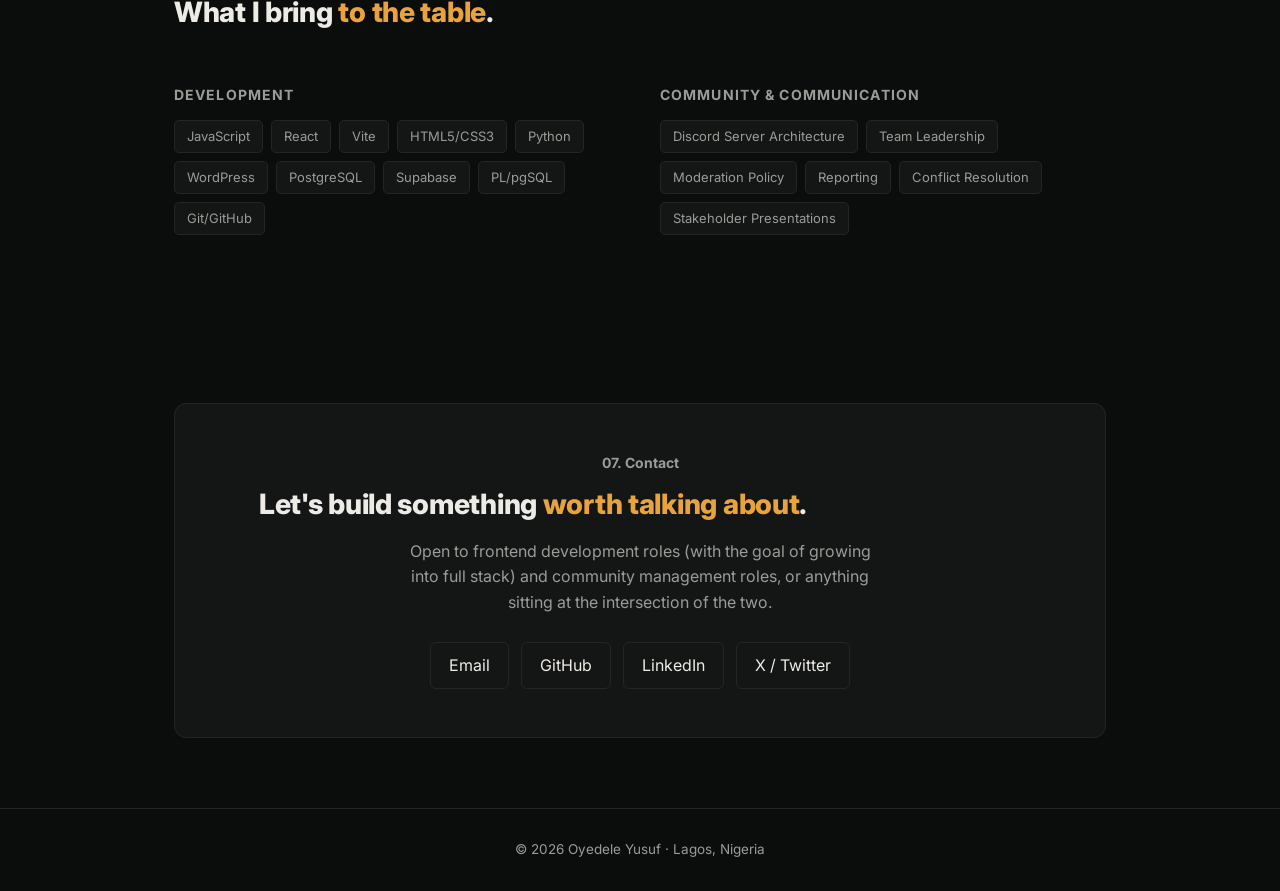
==== commit 3c158edf: "feat: changed staff to admins" ====
--- a/index.html
+++ b/index.html
@@ -40,7 +40,7 @@
 
 <div class="wrap">
   <div class="stat-strip">
-    <div><div class="num">30+</div><div class="label">Staff managed, Glendale server</div></div>
+    <div><div class="num">30+</div><div class="label">admins managed, Glendale server</div></div>
     <div><div class="num">57K+</div><div class="label">Members across the AFR region</div></div>
     <div><div class="num">100+</div><div class="label">Members, Acrogaming</div></div>
   </div>
@@ -54,7 +54,7 @@
     <div class="about-grid">
       <div>
         <p>I'm a <strong>Software Engineering student at Abiola Ajimobi Technical University</strong> in Ibadan, who recently completed software engineering internships at <strong>HS Advanced Technology</strong> and in the IT department at <strong>Globus Bank</strong>. I built and maintained client websites in WordPress with some AI feature integration, built email templates and helped build parts of software solutions at the bank. I also worked with senior developers on the right solution for each customer.</p>
-        <p>On the community side, I'm a <strong>Responsible Administrator for OneState RP's Glendale server</strong>, part of the game's AFR region, a 57,000+ member social roleplay community region-wide. I manage a staff team of 30+, run weekly meetings, and report directly to the region's Lead Administrator and Community Manager. I have been part of this community since November 2024, nearly two years. I was also <strong>Community Manager for Acrogaming</strong>, a 100+ member gaming Discord, where I worked with the founder on structure and growth. I have since retired from that role.</p>
+        <p>On the community side, I'm a <strong>Responsible Administrator for OneState RP's Glendale server</strong>, part of the game's AFR region, a 57,000+ member social roleplay community region-wide. I manage an admin team of 30+, run weekly meetings, and report directly to the region's Lead Administrator and Community Manager. I have been part of this community since November 2024, nearly two years. I was also <strong>Community Manager for Acrogaming</strong>, a 100+ member gaming Discord, where I worked with the founder on structure and growth. I have since retired from that role.</p>
         <p>I'm fluent in English and understand and speak some Arabic. I'm comfortable moving between a technical standup and a moderator check-in. That combination is what I bring to any team.</p>
       </div>
       <div class="side-block">
